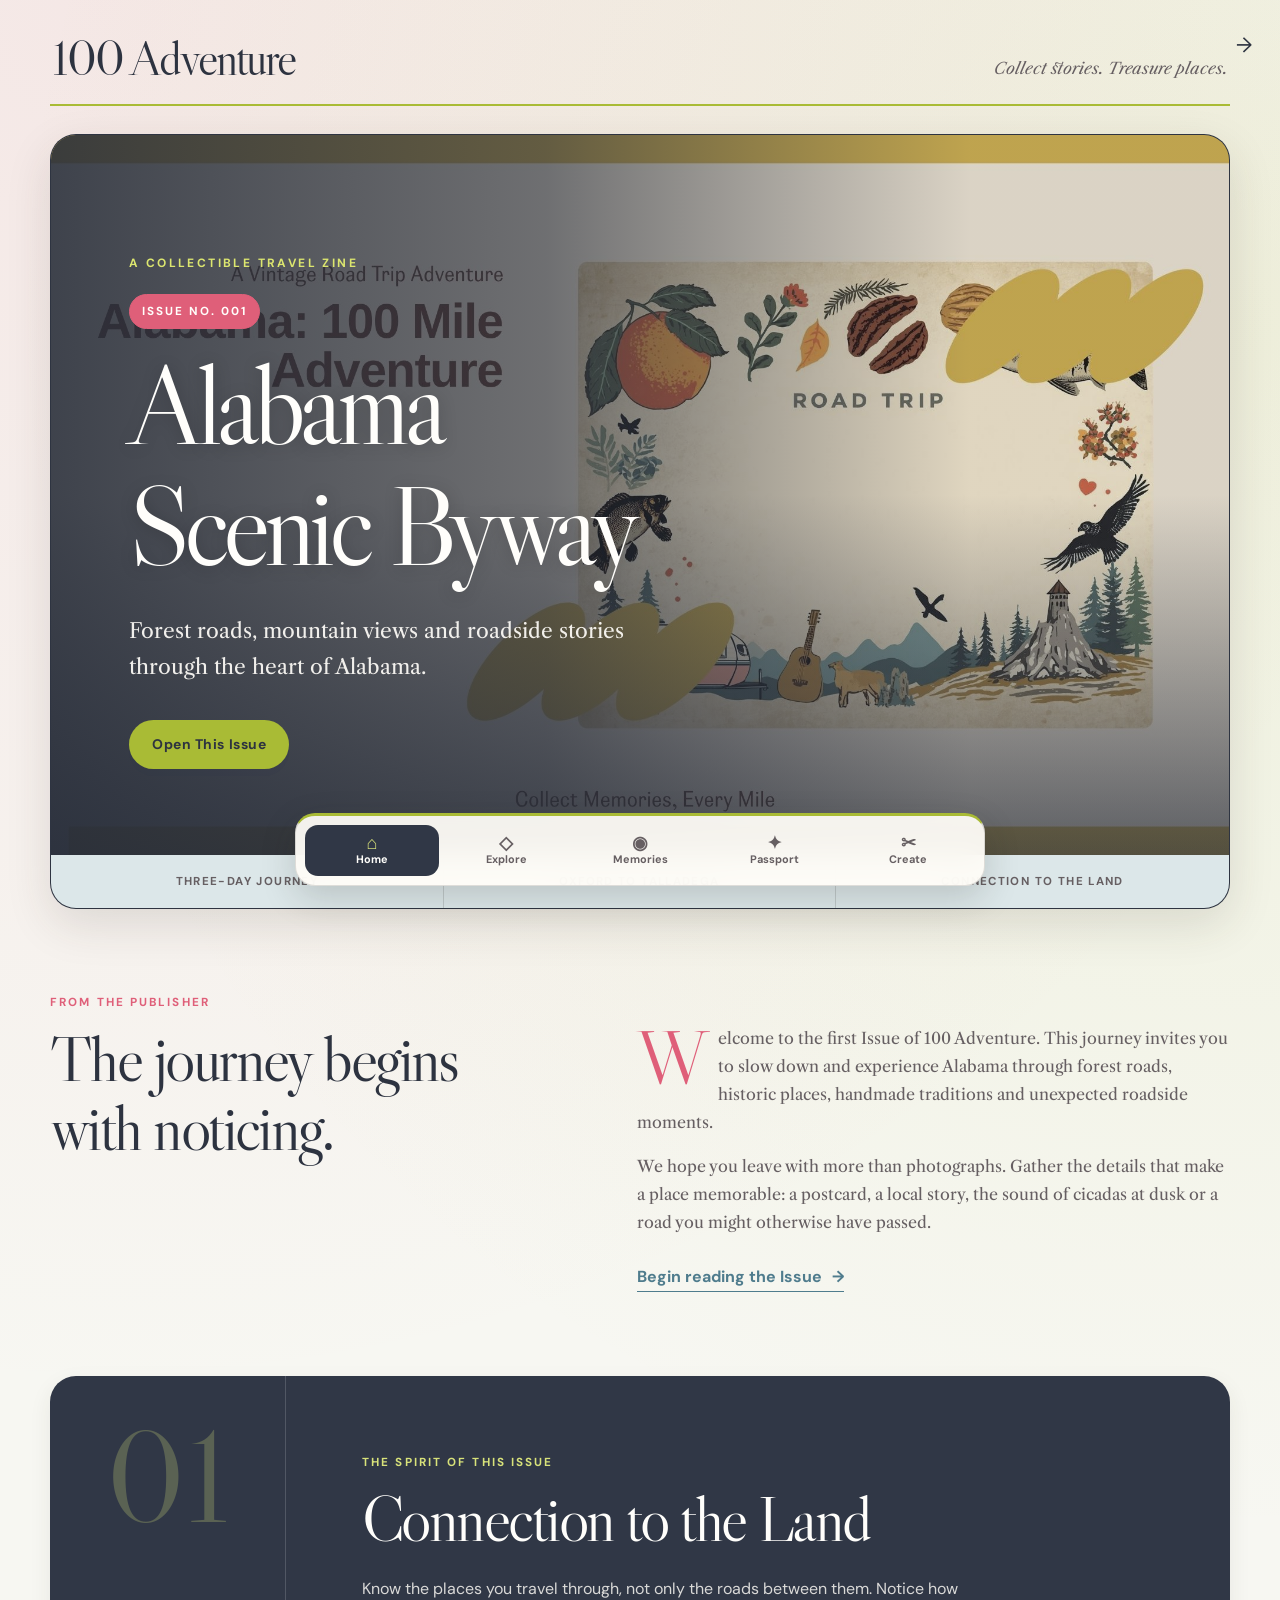
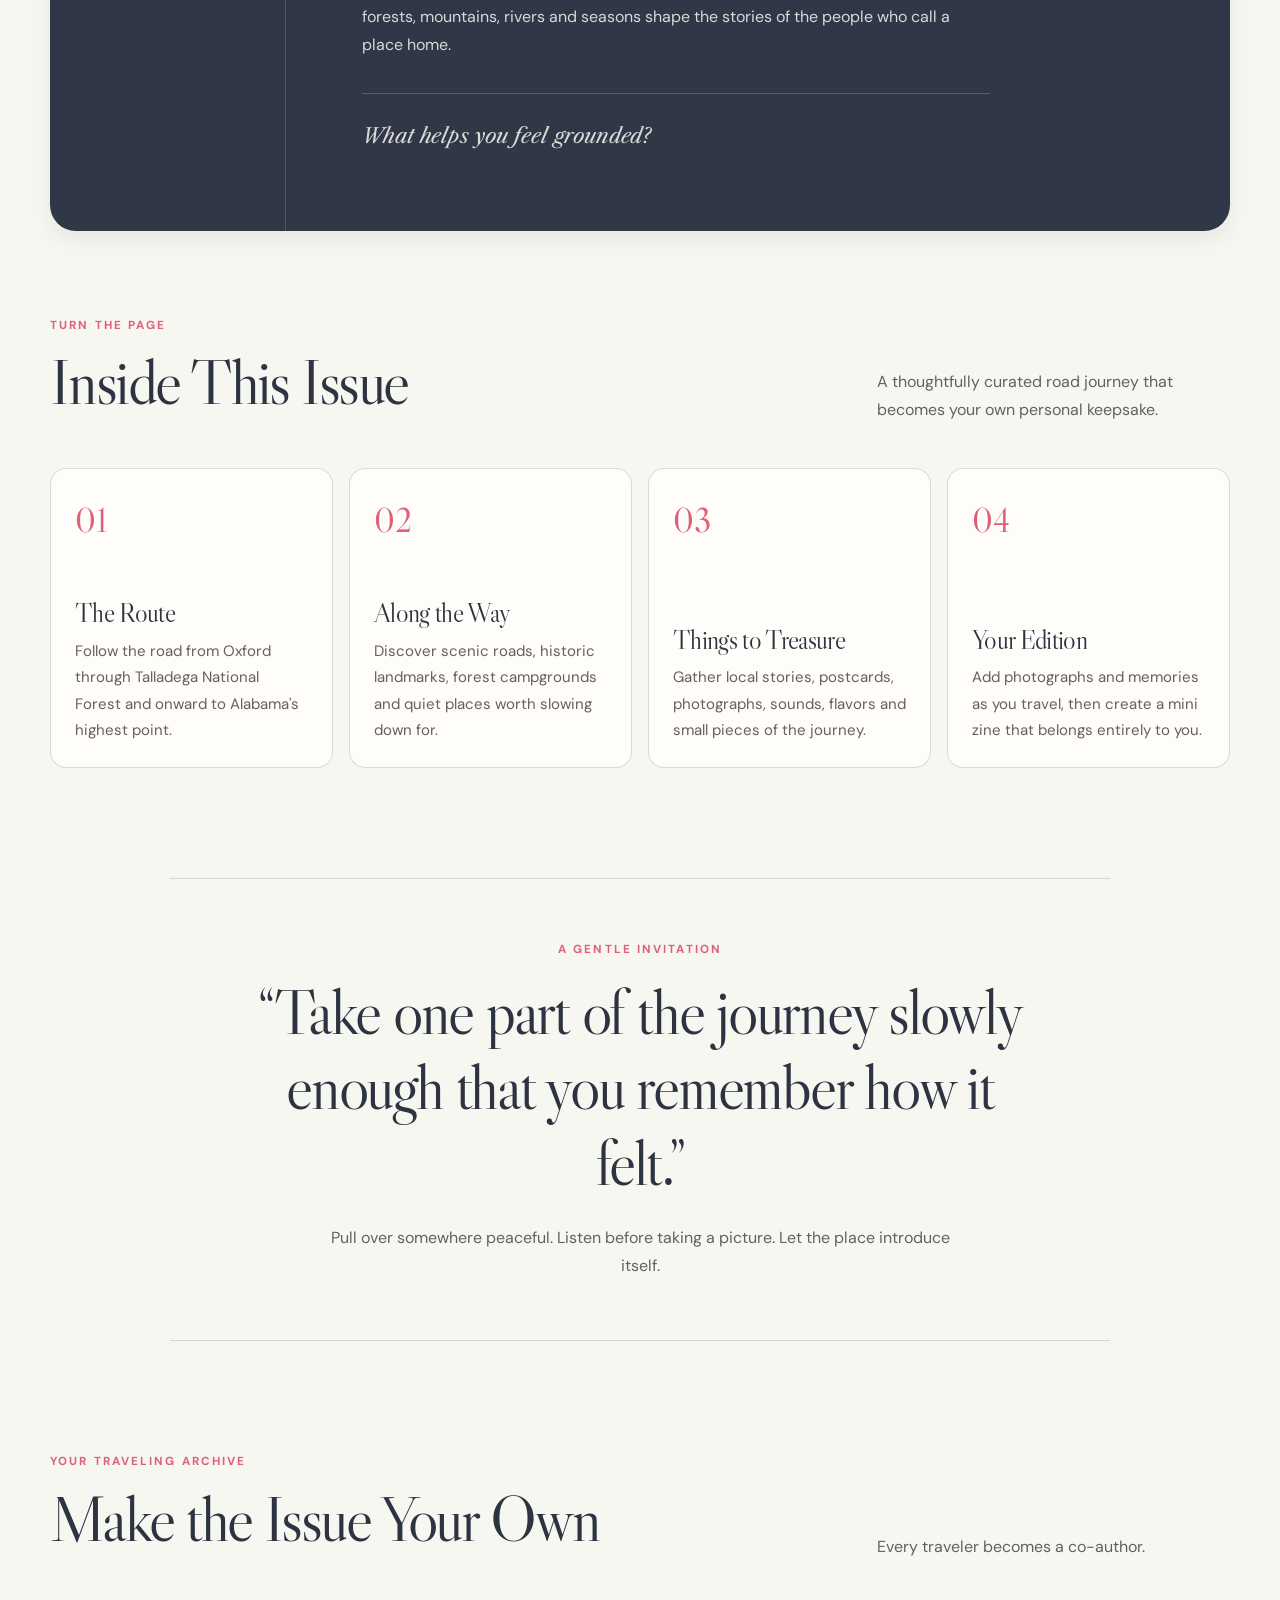
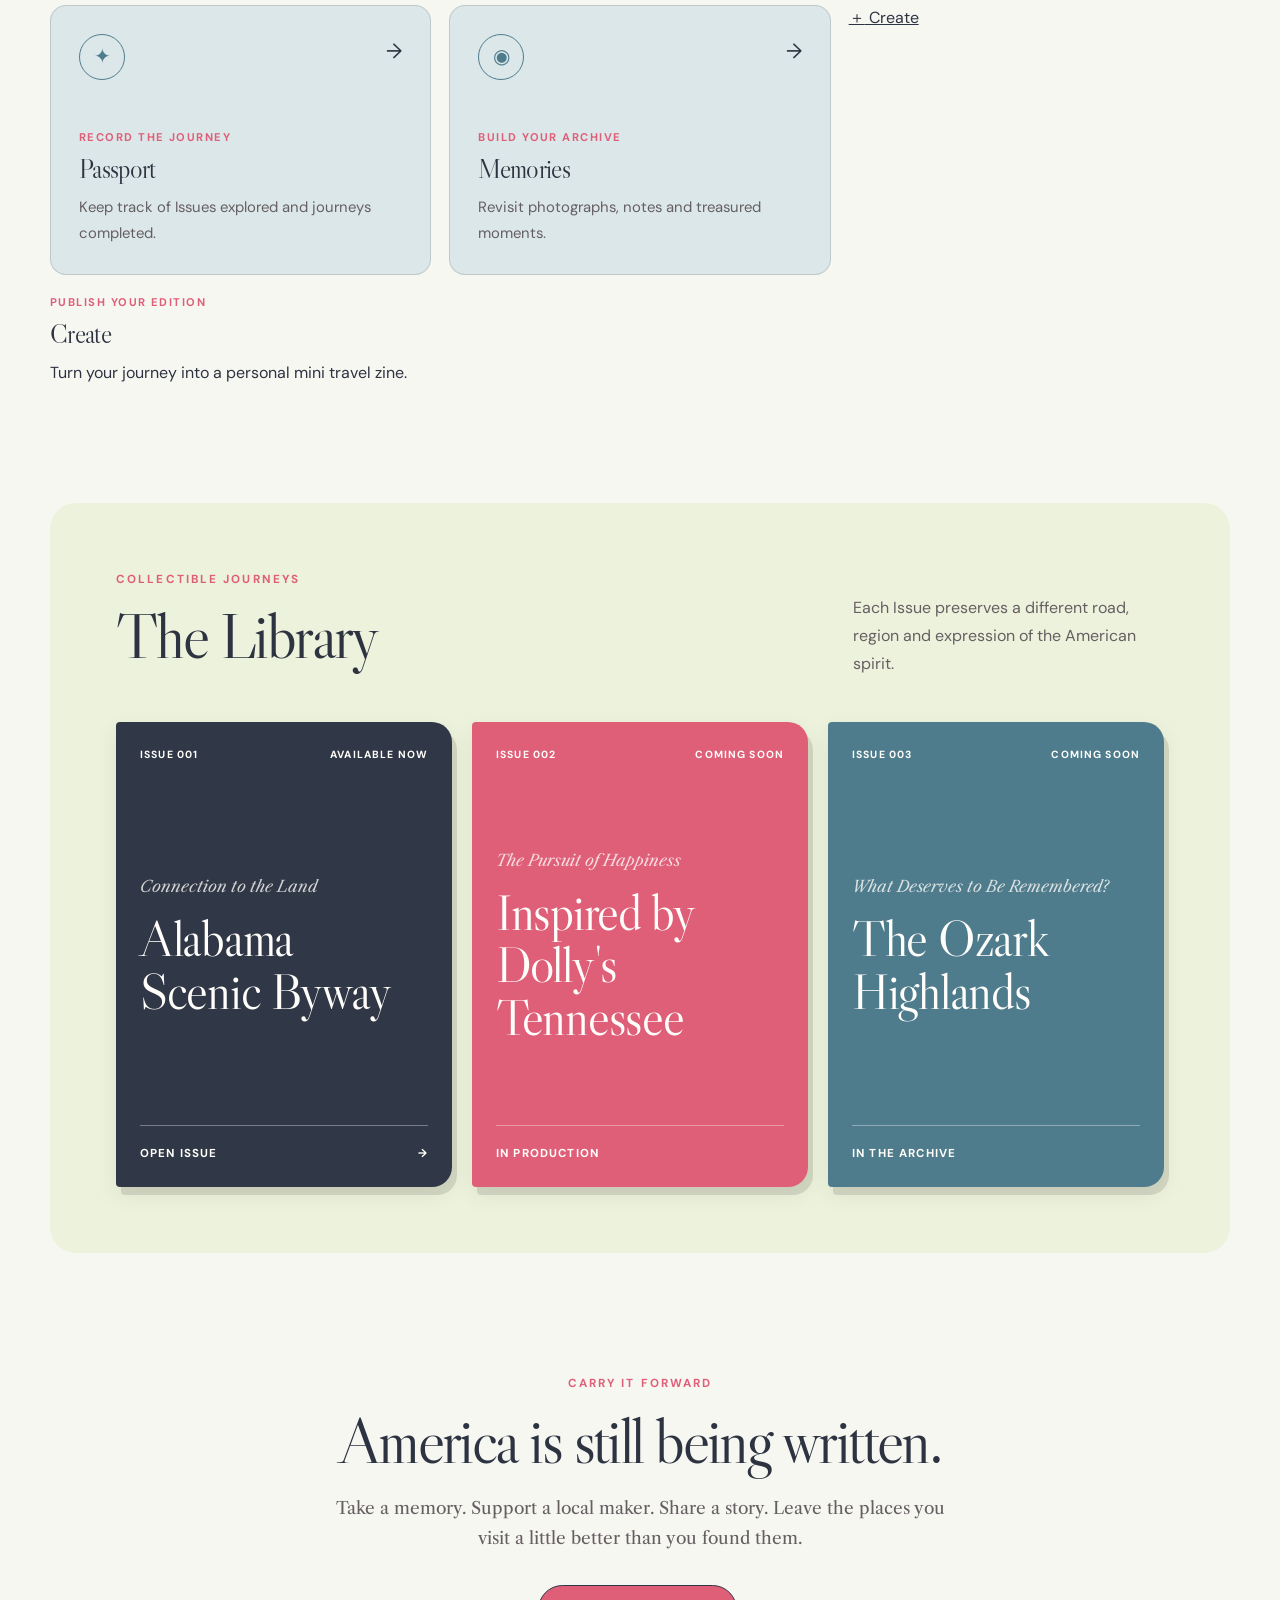
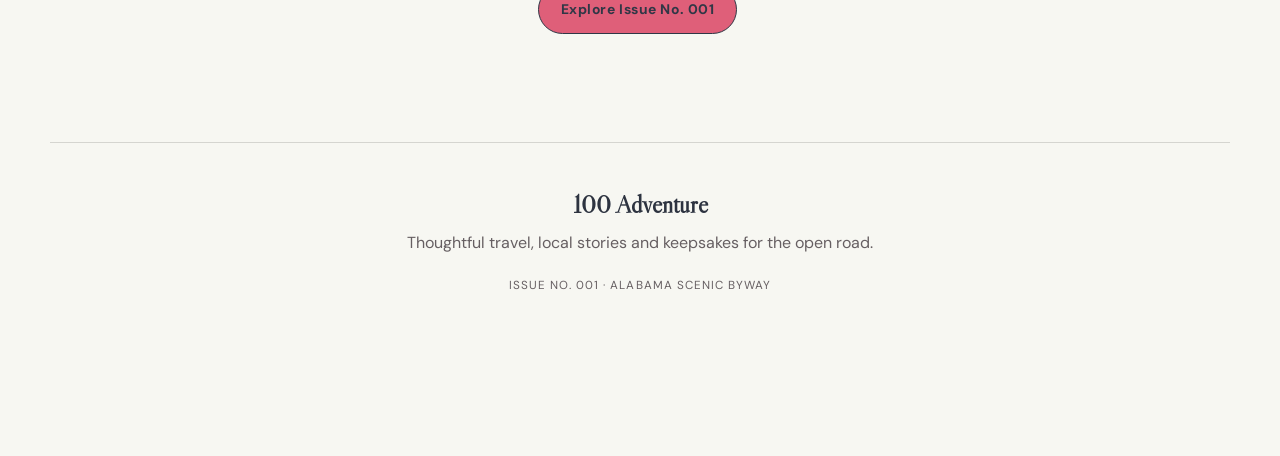
==== index.html @ d5c61a48 "Update index.html" ====
<!DOCTYPE html>
<html lang="en">

<head>
    <meta charset="UTF-8">
    <meta name="viewport" content="width=device-width, initial-scale=1.0">

    <meta
        name="description"
        content="100 Adventure is a collection of thoughtful American road trips, local stories, and personal travel zines."
    >

    <title>100 Adventure | Issue No. 001</title>

    <link rel="stylesheet" href="style.css">
</head>

<body class="home-page">

    <main class="site-shell">

        <!-- PUBLICATION HEADER -->

        <header class="publication-header">

            <a class="wordmark" href="index.html">
                100 Adventure
            </a>

            <p class="publication-tagline">
                Collect stories. Treasure places.
            </p>

        </header>


        <!-- ISSUE COVER -->

        <section class="issue-cover">

            <div class="issue-cover__image">

                <img
                    src="images/alabama-cover.jpg"
                    alt="Scenic Alabama landscape featured in Issue No. 001"
                >

                <div class="issue-cover__overlay"></div>

                <div class="issue-cover__content">

                    <p class="cover-kicker">
                        A collectible travel zine
                    </p>

                    <div class="issue-number">
                        Issue No. 001
                    </div>

                    <h1>
                        Alabama<br>
                        Scenic Byway
                    </h1>

                    <p class="cover-subtitle">
                        Forest roads, mountain views and roadside stories
                        through the heart of Alabama.
                    </p>

                    <a class="button button--gold" href="adventure.html">
                        Open This Issue
                    </a>

                </div>

            </div>

            <div class="cover-footer">

                <span>Three-Day Journey</span>
                <span>Oxford to Talladega</span>
                <span>Connection to the Land</span>

            </div>

        </section>


        <!-- PUBLISHER'S NOTE -->

        <section class="editorial-section publishers-note">

            <div class="section-marker">
                From the Publisher
            </div>

            <div class="editorial-grid">

                <h2>
                    The journey begins with noticing.
                </h2>

                <div class="editorial-copy">

                    <p class="drop-cap">
                        Welcome to the first Issue of 100 Adventure.
                        This journey invites you to slow down and experience
                        Alabama through forest roads, historic places,
                        handmade traditions and unexpected roadside moments.
                    </p>

                    <p>
                        We hope you leave with more than photographs. Gather
                        the details that make a place memorable: a postcard,
                        a local story, the sound of cicadas at dusk or a road
                        you might otherwise have passed.
                    </p>

                    <a class="text-link" href="adventure.html">
                        Begin reading the Issue
                        <span aria-hidden="true">→</span>
                    </a>

                </div>

            </div>

        </section>


        <!-- ISSUE THEME -->

        <section class="theme-panel">

            <div class="theme-panel__number">
                01
            </div>

            <div class="theme-panel__content">

                <p class="section-marker">
                    The Spirit of This Issue
                </p>

                <h2>
                    Connection to the Land
                </h2>

                <p>
                    Know the places you travel through, not only the roads
                    between them. Notice how forests, mountains, rivers and
                    seasons shape the stories of the people who call a place
                    home.
                </p>

                <p class="issue-question">
                    What helps you feel grounded?
                </p>

            </div>

        </section>


        <!-- INSIDE THIS ISSUE -->

        <section class="editorial-section">

            <div class="section-heading">

                <div>
                    <p class="section-marker">
                        Turn the Page
                    </p>

                    <h2>
                        Inside This Issue
                    </h2>
                </div>

                <p>
                    A thoughtfully curated road journey that becomes
                    your own personal keepsake.
                </p>

            </div>


            <div class="contents-grid">

                <article class="contents-card">

                    <span class="contents-number">01</span>

                    <h3>
                        The Route
                    </h3>

                    <p>
                        Follow the road from Oxford through Talladega National
                        Forest and onward to Alabama's highest point.
                    </p>

                </article>


                <article class="contents-card">

                    <span class="contents-number">02</span>

                    <h3>
                        Along the Way
                    </h3>

                    <p>
                        Discover scenic roads, historic landmarks, forest
                        campgrounds and quiet places worth slowing down for.
                    </p>

                </article>


                <article class="contents-card">

                    <span class="contents-number">03</span>

                    <h3>
                        Things to Treasure
                    </h3>

                    <p>
                        Gather local stories, postcards, photographs,
                        sounds, flavors and small pieces of the journey.
                    </p>

                </article>


                <article class="contents-card">

                    <span class="contents-number">04</span>

                    <h3>
                        Your Edition
                    </h3>

                    <p>
                        Add photographs and memories as you travel, then
                        create a mini zine that belongs entirely to you.
                    </p>

                </article>

            </div>

        </section>


        <!-- SLOW DOWN -->

        <section class="slow-down">

            <p class="section-marker">
                A Gentle Invitation
            </p>

            <blockquote>
                “Take one part of the journey slowly enough
                that you remember how it felt.”
            </blockquote>

            <p>
                Pull over somewhere peaceful. Listen before taking a picture.
                Let the place introduce itself.
            </p>

        </section>


        <!-- MY JOURNEY -->

        <section class="editorial-section">

            <div class="section-heading">

                <div>
                    <p class="section-marker">
                        Your Traveling Archive
                    </p>

                    <h2>
                        Make the Issue Your Own
                    </h2>
                </div>

                <p>
                    Every traveler becomes a co-author.
                </p>

            </div>


            <div class="journey-grid">

                <a class="journey-card" href="passport.html">

                    <span class="journey-icon" aria-hidden="true">
                        ✦
                    </span>

                    <div>
                        <p class="journey-label">
                            Record the Journey
                        </p>

                        <h3>
                            Passport
                        </h3>

                        <p>
                            Keep track of Issues explored and journeys completed.
                        </p>
                    </div>

                    <span class="journey-arrow" aria-hidden="true">
                        →
                    </span>

                </a>


                <a class="journey-card" href="memories.html">

                    <span class="journey-icon" aria-hidden="true">
                        ◉
                    </span>

                    <div>
                        <p class="journey-label">
                            Build Your Archive
                        </p>

                        <h3>
                            Memories
                        </h3>

                        <p>
                            Revisit photographs, notes and treasured moments.
                        </p>
                    </div>

                    <span class="journey-arrow" aria-hidden="true">
                        →
                    </span>

                </a>


                <a href="create.html">
    <span aria-hidden="true">＋</span>
    Create
</a>

                    <div>
                        <p class="journey-label">
                            Publish Your Edition
                        </p>

                        <h3>
                            Create
                        </h3>

                        <p>
                            Turn your journey into a personal mini travel zine.
                        </p>
                    </div>

                    <span class="journey-arrow" aria-hidden="true">
                        →
                    </span>

                </a>

            </div>

        </section>


        <!-- THE LIBRARY -->

        <section class="library-section">

            <div class="section-heading">

                <div>
                    <p class="section-marker">
                        Collectible Journeys
                    </p>

                    <h2>
                        The Library
                    </h2>
                </div>

                <p>
                    Each Issue preserves a different road, region and
                    expression of the American spirit.
                </p>

            </div>


            <div class="library-grid">

                <a class="issue-card issue-card--alabama" href="adventure.html">

                    <div class="issue-card__top">
                        <span>Issue 001</span>
                        <span>Available Now</span>
                    </div>

                    <div class="issue-card__body">

                        <p>
                            Connection to the Land
                        </p>

                        <h3>
                            Alabama<br>
                            Scenic Byway
                        </h3>

                    </div>

                    <div class="issue-card__footer">
                        Open Issue
                        <span aria-hidden="true">→</span>
                    </div>

                </a>


                <article class="issue-card issue-card--tennessee">

                    <div class="issue-card__top">
                        <span>Issue 002</span>
                        <span>Coming Soon</span>
                    </div>

                    <div class="issue-card__body">

                        <p>
                            The Pursuit of Happiness
                        </p>

                        <h3>
                            Inspired by<br>
                            Dolly's Tennessee
                        </h3>

                    </div>

                    <div class="issue-card__footer">
                        In Production
                    </div>

                </article>


                <article class="issue-card issue-card--ozarks">

                    <div class="issue-card__top">
                        <span>Issue 003</span>
                        <span>Coming Soon</span>
                    </div>

                    <div class="issue-card__body">

                        <p>
                            What Deserves to Be Remembered?
                        </p>

                        <h3>
                            The Ozark<br>
                            Highlands
                        </h3>

                    </div>

                    <div class="issue-card__footer">
                        In the Archive
                    </div>

                </article>

            </div>

        </section>


        <!-- CLOSING MESSAGE -->

        <section class="closing-note">

            <p class="section-marker">
                Carry It Forward
            </p>

            <h2>
                America is still being written.
            </h2>

            <p>
                Take a memory. Support a local maker. Share a story.
                Leave the places you visit a little better than you found them.
            </p>

            <a class="button button--outline" href="adventure.html">
                Explore Issue No. 001
            </a>

        </section>


        <!-- COLOPHON -->

        <footer class="colophon">

            <p>
                <strong>100 Adventure</strong>
            </p>

            <p>
                Thoughtful travel, local stories and keepsakes
                for the open road.
            </p>

            <p class="copyright">
                Issue No. 001 · Alabama Scenic Byway
            </p>

        </footer>

    </main>


    <!-- BOTTOM NAVIGATION -->

    <nav class="nav" aria-label="Main navigation">

        <a class="nav__active" href="index.html">
            <span aria-hidden="true">⌂</span>
            Home
        </a>

        <a href="adventure.html">
            <span aria-hidden="true">◇</span>
            Explore
        </a>

        <a href="memories.html">
            <span aria-hidden="true">◉</span>
            Memories
        </a>

        <a href="passport.html">
            <span aria-hidden="true">✦</span>
            Passport
        </a>

        <a href="create.html">
            <span aria-hidden="true">✂</span>
            Create
        </a>

    </nav>

</body>

</html>
---- style.css ----
/* =========================================================
   100 ADVENTURE
   GLOBAL DESIGN SYSTEM
   ========================================================= */


/* FONT IMPORTS */

@import url(
    "https://fonts.googleapis.com/css2?family=DM+Sans:wght@400;500;600;700&family=Libre+Caslon+Display&family=Libre+Caslon+Text:ital,wght@0,400;0,700;1,400&display=swap"
);


/* =========================================================
   COLOR AND SPACING TOKENS
   ========================================================= */

:root {

    --cotton-cream: #f7f7f2;
    --antique-paper: #e5edf0;
    --linen: #c7d4d9;
    --paper-white: #fffefb;

    --printers-black: #2d3340;
    --walnut: #665f62;
    --muted-ink: #7d777b;

    --forest: #9eaf32;
    --forest-dark: #303746;

    --heritage-blue: #4f7c8d;
    --dusty-sky: #c7dbe1;

    --goldenrod: #a9bb35;
    --goldenrod-dark: #77851f;

    --barn-red: #c95468;
    --vintage-coral: #df6a7f;
    --soft-sage: #d8e27a;

    --lipstick-pink: #df5f79;
    --trailer-lime: #a9bb35;
    --lake-blue: #4f7c8d;
    --mist-blue: #dce7e9;
    --rosy-red: #c95468;

    --border: rgba(41, 39, 36, 0.16);
    --soft-border: rgba(41, 39, 36, 0.1);

    --shadow-small: 0 8px 22px rgba(54, 45, 36, 0.08);
    --shadow-medium: 0 16px 45px rgba(54, 45, 36, 0.13);

    --serif-display: "Libre Caslon Display", Georgia, serif;
    --serif-text: "Libre Caslon Text", Georgia, serif;
    --sans: "DM Sans", Arial, sans-serif;

    --radius-small: 8px;
    --radius-medium: 16px;
    --radius-large: 26px;

    --page-width: 1180px;
}


/* =========================================================
   RESET
   ========================================================= */

* {
    box-sizing: border-box;
}

html {
    scroll-behavior: smooth;
}

body {

    margin: 0;
    padding: 24px;

    font-family: var(--sans);

    background:
        radial-gradient(
            circle at top left,
            rgba(169, 187, 53, 0.10),
            transparent 34%
        ),
        var(--cotton-cream);

    color: var(--printers-black);

    line-height: 1.65;
}

img {
    display: block;
    max-width: 100%;
}

a {
    color: inherit;
}

button,
input,
textarea {
    font: inherit;
}


/* =========================================================
   GLOBAL TYPOGRAPHY
   ========================================================= */

h1,
h2,
h3 {

    font-family: var(--serif-display);

    font-weight: 400;

    line-height: 1.08;

    color: var(--printers-black);
}

h1 {

    margin: 0;

    font-size: clamp(3.2rem, 9vw, 7rem);

    letter-spacing: -0.055em;
}

h2 {

    margin: 8px 0 18px;

    font-size: clamp(2.1rem, 5vw, 4.15rem);

    letter-spacing: -0.04em;
}

h3 {

    margin: 8px 0 10px;

    font-size: 1.65rem;

    letter-spacing: -0.025em;
}

p {
    margin-top: 0;
    line-height: 1.75;
}

strong {
    font-weight: 700;
}


/* =========================================================
   SITE SHELL
   ========================================================= */

.site-shell {

    width: min(100%, var(--page-width));

    margin: 0 auto;

    padding-bottom: 120px;
}


/* =========================================================
   PUBLICATION HEADER
   ========================================================= */

.publication-header {

    display: flex;

    align-items: flex-end;
    justify-content: space-between;

    gap: 30px;

    padding: 10px 2px 22px;

    border-bottom: 1px solid var(--border);

    margin-bottom: 28px;
}

.wordmark {

    font-family: var(--serif-display);

    font-size: clamp(2rem, 4vw, 3rem);

    line-height: 1;

    letter-spacing: -0.045em;

    text-decoration: none;
}

.publication-tagline {

    margin: 0;

    color: var(--walnut);

    font-family: var(--serif-text);
    font-style: italic;

    text-align: right;
}


/* =========================================================
   ISSUE COVER
   ========================================================= */

.issue-cover {

    overflow: hidden;

    background: var(--forest-dark);

    border: 1px solid rgba(41, 39, 36, 0.14);
    border-radius: var(--radius-large);

    box-shadow: var(--shadow-medium);

    margin-bottom: 84px;
}

.issue-cover__image {

    min-height: 720px;

    position: relative;

    display: flex;
    align-items: flex-end;

    overflow: hidden;

    background: var(--forest-dark);
}

.issue-cover__image > img {

    position: absolute;

    inset: 0;

    width: 100%;
    height: 100%;

    object-fit: cover;
    object-position: center;

    filter: saturate(0.88) contrast(0.96);
}

.issue-cover__overlay {

    position: absolute;

    inset: 0;

    background:
        linear-gradient(
            90deg,
            rgba(38, 44, 57, 0.88) 0%,
            rgba(38, 44, 57, 0.64) 42%,
            rgba(38, 44, 57, 0.10) 78%
        ),
        linear-gradient(
            0deg,
            rgba(38, 44, 57, 0.70) 0%,
            transparent 50%
        );
}

.issue-cover__content {

    position: relative;

    z-index: 1;

    width: min(680px, 86%);

    padding: clamp(34px, 7vw, 78px);

    color: var(--paper-white);
}

.issue-cover__content h1 {

    color: var(--paper-white);

    margin: 16px 0 26px;

    text-shadow: 0 2px 18px rgba(0, 0, 0, 0.2);
}

.cover-kicker {

    margin: 0 0 20px;

    font-size: 0.75rem;

    font-weight: 700;

    letter-spacing: 0.2em;

    text-transform: uppercase;

    color: #dce66f;
}

.issue-number {

    display: inline-flex;

    padding: 7px 12px;

    border: 1px solid rgba(255, 253, 248, 0.55);
    border-radius: 999px;

    font-size: 0.73rem;

    font-weight: 700;

    letter-spacing: 0.17em;

    text-transform: uppercase;
}

.cover-subtitle {

    max-width: 520px;

    margin-bottom: 28px;

    font-family: var(--serif-text);

    font-size: clamp(1.04rem, 2vw, 1.3rem);

    line-height: 1.7;

    color: rgba(255, 253, 248, 0.92);
}

.cover-footer {

    display: grid;

    grid-template-columns: repeat(3, 1fr);

    background: var(--antique-paper);

    color: var(--walnut);

    font-size: 0.72rem;

    font-weight: 700;

    letter-spacing: 0.12em;

    text-align: center;
    text-transform: uppercase;
}

.cover-footer span {

    padding: 17px 14px;

    border-right: 1px solid var(--border);
}

.cover-footer span:last-child {
    border-right: 0;
}


/* =========================================================
   LABELS AND SECTION HEADINGS
   ========================================================= */

.section-marker,
.label {

    margin: 0 0 12px;

    color: var(--barn-red);

    font-size: 0.73rem;

    font-weight: 700;

    letter-spacing: 0.18em;

    text-transform: uppercase;
}

.section-heading {

    display: grid;

    grid-template-columns: 1.5fr 0.7fr;

    gap: 70px;

    align-items: end;

    margin-bottom: 34px;
}

.section-heading > p {

    max-width: 390px;

    margin-bottom: 10px;

    color: var(--walnut);
}


/* =========================================================
   EDITORIAL SECTIONS
   ========================================================= */

.editorial-section {
    margin: 84px 0;
}

.editorial-grid {

    display: grid;

    grid-template-columns: minmax(280px, 0.9fr) minmax(320px, 1.1fr);

    gap: clamp(45px, 8vw, 110px);

    align-items: start;
}

.editorial-grid h2 {
    margin-top: 0;
}

.editorial-copy {

    max-width: 620px;

    font-family: var(--serif-text);

    color: var(--walnut);
}

.drop-cap::first-letter {

    float: left;

    margin: 5px 10px 0 0;

    font-family: var(--serif-display);

    font-size: 4.7rem;

    line-height: 0.75;

    color: var(--forest);
}

.text-link {

    display: inline-flex;

    align-items: center;

    gap: 10px;

    margin-top: 12px;

    color: var(--forest-dark);

    font-family: var(--sans);

    font-weight: 700;

    text-decoration: none;

    border-bottom: 1px solid currentColor;
}

.text-link:hover {
    color: var(--barn-red);
}


/* =========================================================
   THEME PANEL
   ========================================================= */

.theme-panel {

    display: grid;

    grid-template-columns: minmax(100px, 0.25fr) minmax(300px, 1fr);

    overflow: hidden;

    background: var(--forest-dark);

    color: var(--paper-white);

    border-radius: var(--radius-large);

    box-shadow: var(--shadow-small);
}

.theme-panel__number {

    display: flex;

    align-items: flex-start;
    justify-content: center;

    padding: 50px 20px;

    border-right: 1px solid rgba(255, 255, 255, 0.16);

    font-family: var(--serif-display);

    font-size: clamp(4.5rem, 10vw, 8rem);

    line-height: 0.8;

    color: rgba(255, 253, 248, 0.16);
}

.theme-panel__content {

    max-width: 780px;

    padding: clamp(42px, 7vw, 76px);
}

.theme-panel h2 {

    color: var(--paper-white);

    margin-bottom: 22px;
}

.theme-panel p {
    color: rgba(255, 253, 248, 0.82);
}

.theme-panel .section-marker {
    color: #dce66f;
}

.issue-question {

    margin: 34px 0 0;

    padding-top: 24px;

    border-top: 1px solid rgba(255, 255, 255, 0.18);

    font-family: var(--serif-text);

    font-size: 1.3rem;

    font-style: italic;
}


/* =========================================================
   CONTENTS
   ========================================================= */

.contents-grid {

    display: grid;

    grid-template-columns: repeat(4, 1fr);

    gap: 16px;
}

.contents-card {

    min-height: 300px;

    display: flex;
    flex-direction: column;

    padding: 24px;

    background: rgba(255, 253, 248, 0.68);

    border: 1px solid var(--border);
    border-radius: var(--radius-medium);

    transition:
        transform 180ms ease,
        box-shadow 180ms ease,
        background 180ms ease;
}

.contents-card:hover {

    transform: translateY(-4px);

    background: var(--paper-white);

    box-shadow: var(--shadow-small);
}

.contents-card p {

    margin-bottom: 0;

    color: var(--walnut);

    font-size: 0.94rem;
}

.contents-number {

    margin-bottom: auto;

    color: var(--barn-red);

    font-family: var(--serif-display);

    font-size: 2.1rem;
}


/* =========================================================
   SLOW DOWN
   ========================================================= */

.slow-down {

    max-width: 940px;

    margin: 110px auto;

    padding: 60px 20px;

    text-align: center;

    border-top: 1px solid var(--border);
    border-bottom: 1px solid var(--border);
}

.slow-down blockquote {

    max-width: 780px;

    margin: 14px auto 24px;

    font-family: var(--serif-display);

    font-size: clamp(2.2rem, 5vw, 4rem);

    line-height: 1.18;

    letter-spacing: -0.035em;
}

.slow-down > p:last-child {

    max-width: 650px;

    margin: 0 auto;

    color: var(--walnut);
}


/* =========================================================
   JOURNEY CARDS
   ========================================================= */

.journey-grid {

    display: grid;

    grid-template-columns: repeat(3, 1fr);

    gap: 18px;
}

.journey-card {

    min-height: 270px;

    display: flex;
    flex-direction: column;

    position: relative;

    padding: 28px;

    background: var(--antique-paper);

    border: 1px solid var(--border);
    border-radius: var(--radius-medium);

    color: inherit;

    text-decoration: none;

    transition:
        transform 180ms ease,
        box-shadow 180ms ease,
        background 180ms ease;
}

.journey-card:hover {

    transform: translateY(-5px);

    background: var(--paper-white);

    box-shadow: var(--shadow-small);
}

.journey-icon {

    width: 46px;
    height: 46px;

    display: grid;
    place-items: center;

    margin-bottom: auto;

    border: 1px solid var(--forest);
    border-radius: 50%;

    color: var(--forest);

    font-size: 1.25rem;
}

.journey-label {

    margin-bottom: 2px;

    color: var(--barn-red);

    font-size: 0.7rem;

    font-weight: 700;

    letter-spacing: 0.13em;

    text-transform: uppercase;
}

.journey-card p:last-child {

    margin-bottom: 0;

    color: var(--walnut);

    font-size: 0.93rem;
}

.journey-arrow {

    position: absolute;

    top: 28px;
    right: 28px;

    font-size: 1.3rem;
}


/* =========================================================
   LIBRARY
   ========================================================= */

.library-section {

    margin: 100px 0;

    padding: clamp(38px, 6vw, 66px);

    background: #dce7e9;

    border-radius: var(--radius-large);
}

.library-grid {

    display: grid;

    grid-template-columns: repeat(3, 1fr);

    gap: 20px;
}

.issue-card {

    min-height: 465px;

    display: flex;
    flex-direction: column;

    overflow: hidden;

    padding: 24px;

    color: var(--paper-white);

    border-radius: 4px 20px 20px 4px;

    text-decoration: none;

    box-shadow:
        5px 8px 0 rgba(41, 39, 36, 0.13),
        var(--shadow-small);

    transition:
        transform 180ms ease,
        box-shadow 180ms ease;
}

a.issue-card:hover {

    transform: translateY(-6px) rotate(-0.5deg);

    box-shadow:
        8px 12px 0 rgba(41, 39, 36, 0.12),
        var(--shadow-medium);
}

.issue-card--alabama {
    background: var(--forest-dark);
}

.issue-card--tennessee {
    background: var(--vintage-coral);
}

.issue-card--ozarks {
    background: var(--heritage-blue);
}

.issue-card__top {

    display: flex;

    justify-content: space-between;

    gap: 14px;

    font-size: 0.65rem;

    font-weight: 700;

    letter-spacing: 0.11em;

    text-transform: uppercase;
}

.issue-card__body {

    margin: auto 0;
}

.issue-card__body p {

    margin-bottom: 12px;

    font-family: var(--serif-text);

    font-style: italic;

    color: rgba(255, 253, 248, 0.78);
}

.issue-card__body h3 {

    margin: 0;

    color: var(--paper-white);

    font-size: clamp(2.4rem, 4vw, 3.65rem);

    line-height: 1.02;
}

.issue-card__footer {

    display: flex;

    justify-content: space-between;

    padding-top: 18px;

    border-top: 1px solid rgba(255, 255, 255, 0.35);

    font-size: 0.72rem;

    font-weight: 700;

    letter-spacing: 0.1em;

    text-transform: uppercase;
}


/* =========================================================
   CLOSING NOTE
   ========================================================= */

.closing-note {

    max-width: 880px;

    margin: 120px auto 100px;

    text-align: center;
}

.closing-note > p:not(.section-marker) {

    max-width: 640px;

    margin: 0 auto 24px;

    color: var(--walnut);

    font-family: var(--serif-text);

    font-size: 1.07rem;
}


/* =========================================================
   COLOPHON
   ========================================================= */

.colophon {

    padding: 38px 10px 14px;

    text-align: center;

    border-top: 1px solid var(--border);

    color: var(--walnut);
}

.colophon p {
    margin: 3px 0;
}

.colophon strong {

    font-family: var(--serif-display);

    font-size: 1.5rem;

    color: var(--printers-black);
}

.copyright {

    margin-top: 18px !important;

    font-size: 0.73rem;

    letter-spacing: 0.09em;

    text-transform: uppercase;
}


/* =========================================================
   BUTTONS
   ========================================================= */

.button {

    display: inline-flex;

    align-items: center;
    justify-content: center;

    min-height: 48px;

    padding: 12px 22px;

    margin: 8px 5px 8px 0;

    background: var(--forest);

    color: var(--paper-white);

    border: 1px solid transparent;
    border-radius: 999px;

    font-size: 0.87rem;

    font-weight: 700;

    letter-spacing: 0.04em;

    text-align: center;
    text-decoration: none;

    cursor: pointer;

    transition:
        transform 150ms ease,
        background 150ms ease,
        color 150ms ease,
        border-color 150ms ease;
}

.button:hover {

    transform: translateY(-2px);

    background: var(--forest-dark);
}

.button--gold {

    background: var(--goldenrod);

    color: #2d3340;
}

.button--gold:hover {
    background: #bdca4c;
}

.button--outline {

    background: transparent;

    color: var(--forest-dark);

    border-color: var(--forest-dark);
}

.button--outline:hover {

    background: var(--forest-dark);

    color: var(--paper-white);
}


/* =========================================================
   SHARED PAGE CARDS
   These preserve the existing Adventure, Memories,
   Passport and Create page layouts.
   ========================================================= */

body:not(.home-page) {

    max-width: 900px;

    margin: 0 auto;

    padding-bottom: 100px;
}

body:not(.home-page) header {

    text-align: center;

    margin: 20px 0 38px;
}

body:not(.home-page) header h1 {

    font-size: clamp(2.8rem, 8vw, 5rem);
}

.subtitle {

    color: var(--walnut);

    font-family: var(--serif-text);

    font-size: 1.05rem;
}

.card {

    padding: 26px;

    margin-bottom: 22px;

    background: rgba(255, 253, 248, 0.82);

    border: 1px solid var(--soft-border);
    border-radius: var(--radius-medium);

    box-shadow: var(--shadow-small);
}

.feature {

    display: inline-block;

    min-width: 130px;

    margin: 8px;
    padding: 18px;

    background: var(--antique-paper);

    border: 1px solid var(--border);
    border-radius: var(--radius-medium);

    text-align: center;
}


/* =========================================================
   ADVENTURE PAGE
   ========================================================= */

.adventure-cover {

    width: 100%;

    max-height: 430px;

    object-fit: cover;

    margin-bottom: 24px;

    border-radius: var(--radius-medium);
}

.adventure {

    padding: 20px;

    margin-bottom: 18px;

    background: rgba(255, 253, 248, 0.8);

    border: 1px solid var(--soft-border);
    border-left: 5px solid var(--forest);
    border-radius: var(--radius-small) var(--radius-medium)
        var(--radius-medium) var(--radius-small);
}

.creation {

    padding: 16px;

    margin-bottom: 11px;

    background: var(--antique-paper);

    border: 1px solid var(--soft-border);
    border-radius: var(--radius-small);
}


/* =========================================================
   TABS
   ========================================================= */

.tabs {

    display: flex;

    gap: 8px;

    overflow-x: auto;

    padding-bottom: 5px;
    margin-bottom: 22px;
}

.tabs button {

    padding: 10px 15px;

    white-space: nowrap;

    background: var(--antique-paper);

    color: var(--printers-black);

    border: 1px solid var(--border);
    border-radius: 999px;

    cursor: pointer;
}

.tabs button:hover,
.tabs button.active {

    background: var(--forest-dark);

    color: var(--paper-white);
}

.tab-content {
    display: none;
}


/* =========================================================
   FORMS
   ========================================================= */

input,
textarea,
.input,
.textarea {

    width: 100%;

    padding: 13px 14px;

    margin-bottom: 13px;

    background: var(--paper-white);

    color: var(--printers-black);

    border: 1px solid var(--linen);
    border-radius: var(--radius-small);

    font-size: 1rem;

    outline: none;

    transition:
        border-color 150ms ease,
        box-shadow 150ms ease;
}

input:focus,
textarea:focus,
.input:focus,
.textarea:focus {

    border-color: var(--heritage-blue);

    box-shadow: 0 0 0 3px rgba(79, 124, 141, 0.18);
}

textarea,
.textarea {

    min-height: 150px;

    resize: vertical;
}

input[type="file"] {
    margin-top: 10px;
}

label {

    line-height: 2;

    font-size: 1rem;
}


/* =========================================================
   PASSPORT
   ========================================================= */

.passport-stamp {

    width: 170px;
    height: 170px;

    display: flex;

    align-items: center;
    justify-content: center;

    margin: 30px auto;

    padding: 18px;

    color: var(--barn-red);

    border: 3px double var(--barn-red);
    border-radius: 50%;

    font-family: var(--serif-text);

    font-weight: 700;

    text-align: center;

    transform: rotate(-4deg);
}


/* =========================================================
   MEMORY PHOTOS
   ========================================================= */

.memory-photo {

    width: 100%;

    max-height: 340px;

    object-fit: cover;

    margin-top: 16px;

    border-radius: var(--radius-medium);
}


/* =========================================================
   NAVIGATION
   ========================================================= */

.nav {

    position: fixed;

    z-index: 100;

    left: 50%;
    bottom: 14px;

    width: min(calc(100% - 28px), 690px);

    display: grid;

    grid-template-columns: repeat(5, 1fr);

    transform: translateX(-50%);

    padding: 9px;

    background: rgba(255, 253, 248, 0.94);

    border: 1px solid rgba(41, 39, 36, 0.14);
    border-radius: 20px;

    box-shadow: 0 12px 35px rgba(41, 39, 36, 0.18);

    backdrop-filter: blur(15px);
}

.nav a {

    display: flex;

    flex-direction: column;

    align-items: center;
    justify-content: center;

    gap: 1px;

    min-height: 51px;

    color: var(--walnut);

    border-radius: 13px;

    font-size: 0.68rem;

    font-weight: 700;

    line-height: 1.2;

    text-align: center;
    text-decoration: none;
}

.nav a span {

    font-size: 1.12rem;

    line-height: 1;
}

.nav a:hover,
.nav a.nav__active {

    background: var(--antique-paper);

    color: var(--forest-dark);
}


/* =========================================================
   ACCESSIBILITY
   ========================================================= */

a:focus-visible,
button:focus-visible,
input:focus-visible,
textarea:focus-visible {

    outline: 3px solid var(--goldenrod);

    outline-offset: 3px;
}


/* =========================================================
   TABLET
   ========================================================= */

@media (max-width: 900px) {

    .issue-cover__image {
        min-height: 650px;
    }

    .contents-grid {
        grid-template-columns: repeat(2, 1fr);
    }

    .journey-grid {
        grid-template-columns: 1fr;
    }

    .journey-card {
        min-height: 220px;
    }

    .library-grid {
        grid-template-columns: 1fr;
    }

    .issue-card {
        min-height: 390px;
    }

    .section-heading {

        grid-template-columns: 1fr;

        gap: 8px;
    }

    .section-heading > p {
        max-width: 620px;
    }

}


/* =========================================================
   MOBILE
   ========================================================= */

@media (max-width: 650px) {

    body {
        padding: 13px;
    }

    .site-shell {
        padding-bottom: 105px;
    }

    .publication-header {

        align-items: flex-start;

        flex-direction: column;

        gap: 9px;

        margin-bottom: 16px;
    }

    .publication-tagline {
        text-align: left;
    }

    .issue-cover {

        margin-bottom: 65px;

        border-radius: 18px;
    }

    .issue-cover__image {

        min-height: 610px;

        align-items: flex-end;
    }

    .issue-cover__image > img {
        object-position: 62% center;
    }

    .issue-cover__overlay {

        background:
            linear-gradient(
                0deg,
                rgba(38, 44, 57, 0.93) 0%,
                rgba(38, 44, 57, 0.62) 65%,
                rgba(38, 44, 57, 0.22) 100%
            );
    }

    .issue-cover__content {

        width: 100%;

        padding: 31px 25px;
    }

    .issue-cover__content h1 {

        margin-top: 12px;

        font-size: clamp(3.55rem, 17vw, 5.4rem);
    }

    .cover-footer {

        grid-template-columns: 1fr;
    }

    .cover-footer span {

        border-right: 0;
        border-bottom: 1px solid var(--border);
    }

    .cover-footer span:last-child {
        border-bottom: 0;
    }

    .editorial-section {
        margin: 66px 0;
    }

    .editorial-grid {

        grid-template-columns: 1fr;

        gap: 20px;
    }

    .theme-panel {
        grid-template-columns: 1fr;
    }

    .theme-panel__number {

        justify-content: flex-start;

        padding: 28px 28px 8px;

        border-right: 0;

        font-size: 5rem;
    }

    .theme-panel__content {
        padding: 20px 28px 38px;
    }

    .contents-grid {
        grid-template-columns: 1fr;
    }

    .contents-card {
        min-height: 230px;
    }

    .slow-down {

        margin: 78px auto;

        padding: 44px 8px;
    }

    .library-section {

        margin: 75px 0;

        padding: 30px 18px;
    }

    .issue-card {
        min-height: 365px;
    }

    .closing-note {
        margin: 85px auto 70px;
    }

    .button {

        width: 100%;

        margin-right: 0;
    }

    .nav {

        bottom: 8px;

        width: calc(100% - 16px);

        padding: 6px;
    }

    .nav a {

        min-height: 48px;

        font-size: 0.59rem;
    }

    .nav a span {
        font-size: 1rem;
    }

    .card {
        padding: 19px;
    }

}


/* =========================================================
   REDUCED MOTION
   ========================================================= */

@media (prefers-reduced-motion: reduce) {

    *,
    *::before,
    *::after {

        scroll-behavior: auto !important;

        transition-duration: 0.01ms !important;
        animation-duration: 0.01ms !important;
        animation-iteration-count: 1 !important;
    }

}

/* =========================================================
   MY EDITION — MEMORIES
   ========================================================= */

.memories-page,
.memory-form-page {

    max-width: none !important;

    margin: 0;

    padding: 24px;

    background:
        linear-gradient(
            rgba(255, 253, 248, 0.95),
            rgba(255, 253, 248, 0.95)
        ),
        repeating-linear-gradient(
            0deg,
            transparent 0,
            transparent 31px,
            rgba(88, 76, 60, 0.045) 32px
        );

}


.memories-shell,
.memory-form-shell {

    width: min(100%, var(--page-width));

    margin: 0 auto;

    padding-bottom: 120px;

}


/* EDITION HEADER */

.edition-header,
.memory-form-header {

    overflow: hidden;

    margin-bottom: 85px;

    background: var(--heritage-blue);

    color: var(--paper-white);

    border-radius: var(--radius-large);

    box-shadow: var(--shadow-medium);

}


.edition-header__top,
.memory-form-header__top {

    display: flex;

    justify-content: space-between;
    align-items: center;

    padding: 20px 30px;

    border-bottom:
        1px solid rgba(255, 255, 255, 0.18);

    font-size: 0.68rem;

    font-weight: 700;

    letter-spacing: 0.13em;

    text-transform: uppercase;

}


.edition-wordmark {

    color: var(--paper-white);

    font-family: var(--serif-display);

    font-size: 1.8rem;

    font-weight: 400;

    letter-spacing: -0.04em;

    text-decoration: none;

    text-transform: none;

}


.edition-header__content,
.memory-form-header__content {

    max-width: 850px;

    padding:
        clamp(55px, 9vw, 105px)
        clamp(30px, 8vw, 90px);

}


.edition-header__content .section-marker,
.memory-form-header__content .section-marker {

    color: #dce66f;

}


.edition-header h1,
.memory-form-header h1 {

    margin: 12px 0 24px;

    color: var(--paper-white);

    font-size:
        clamp(4.3rem, 11vw, 8.5rem);

}


.edition-introduction,
.memory-form-header__content > p:last-child {

    max-width: 620px;

    color:
        rgba(255, 253, 248, 0.8);

    font-family: var(--serif-text);

    font-size: 1.08rem;

}


.edition-create-button {

    margin-top: 32px;

}


.edition-header__record {

    display: grid;

    grid-template-columns:
        0.75fr 1fr 1.1fr;

    gap: 1px;

    background:
        rgba(255, 255, 255, 0.18);

    border-top:
        1px solid rgba(255, 255, 255, 0.18);

}


.edition-header__record > div {

    min-height: 105px;

    padding: 24px 28px;

    background:
        rgba(255, 255, 255, 0.045);

}


.edition-header__record strong {

    display: block;

    margin-top: 8px;

    color: var(--paper-white);

    font-family: var(--serif-text);

    font-weight: 400;

}


/* ARCHIVE HEADING */

.edition-archive-heading {

    display: flex;

    justify-content: space-between;
    align-items: flex-end;

    gap: 40px;

    margin-bottom: 45px;

}


.edition-archive-heading > div:first-child > p:last-child {

    color: var(--walnut);

    font-family: var(--serif-text);

    font-style: italic;

}


.edition-count {

    min-width: 160px;

    padding-left: 25px;

    border-left: 1px solid var(--border);

}


.edition-count strong {

    display: block;

    color: var(--barn-red);

    font-family: var(--serif-display);

    font-size: 3.8rem;

    font-weight: 400;

    line-height: 1;

}


.edition-count span {

    color: var(--walnut);

    font-size: 0.65rem;

    font-weight: 700;

    letter-spacing: 0.1em;

    text-transform: uppercase;

}


/* MEMORY ARCHIVE */

.edition-memory-list {

    display: grid;

    gap: 55px;

}


.edition-memory {

    display: grid;

    grid-template-columns:
        70px minmax(280px, 0.75fr) 1fr;

    gap: clamp(25px, 5vw, 60px);

    align-items: start;

    padding:
        clamp(28px, 5vw, 55px);

    background: var(--paper-white);

    border: 1px solid var(--border);
    border-radius: var(--radius-large);

    box-shadow: var(--shadow-small);

}


.edition-memory__number {

    color: var(--barn-red);

    font-family: var(--serif-display);

    font-size: 3rem;

    line-height: 1;

}


.edition-memory__visual {

    overflow: hidden;

    background: var(--antique-paper);

    border-radius: var(--radius-medium);

}


.edition-memory__image {

    display: block;

    width: 100%;
    height: 100%;

    min-height: 390px;

    object-fit: cover;

}


.edition-memory__placeholder {

    min-height: 390px;

    display: flex;

    flex-direction: column;

    justify-content: center;
    align-items: center;

    color: var(--walnut);

    border: 1px dashed var(--border);

    text-align: center;

}


.edition-memory__placeholder span {

    font-family: var(--serif-display);

    font-size: 5rem;

    line-height: 1;

}


.edition-memory__placeholder strong {

    margin-top: 8px;

    font-size: 0.68rem;

    letter-spacing: 0.14em;

    text-transform: uppercase;

}


.edition-memory__metadata {

    display: flex;

    flex-wrap: wrap;

    gap: 8px;

    margin-bottom: 30px;

}


.edition-memory__metadata span {

    padding: 7px 10px;

    background: var(--antique-paper);

    color: var(--walnut);

    border-radius: 999px;

    font-size: 0.62rem;

    font-weight: 700;

    letter-spacing: 0.06em;

    text-transform: uppercase;

}


.edition-memory__content h2 {

    margin-bottom: 5px;

    font-size:
        clamp(2.2rem, 5vw, 4.1rem);

}


.edition-memory__adventure {

    margin-bottom: 30px;

    color: var(--walnut);

    font-family: var(--serif-text);

    font-style: italic;

}


.edition-memory__note {

    color: var(--printers-black);

    font-family: var(--serif-text);

    font-size: 1.05rem;

    line-height: 1.8;

    white-space: pre-wrap;

}


.edition-memory__reflection {

    margin: 35px 0;

    padding: 25px 0 25px 25px;

    color: var(--heritage-blue);

    border-left: 3px solid var(--heritage-blue);

    font-family: var(--serif-display);

    font-size:
        clamp(1.5rem, 3vw, 2.25rem);

    line-height: 1.3;

}


.edition-memory__keepsakes {

    margin-top: 35px;

    padding-top: 25px;

    border-top: 1px solid var(--border);

}


.edition-memory__keepsakes > span {

    display: block;

    margin-bottom: 12px;

    color: var(--walnut);

    font-size: 0.65rem;

    font-weight: 700;

    letter-spacing: 0.1em;

    text-transform: uppercase;

}


.edition-memory__keepsake-list {

    display: flex;

    flex-wrap: wrap;

    gap: 9px;

}


.edition-memory__keepsake-list span {

    padding: 8px 12px;

    color: var(--walnut);

    border: 1px solid var(--border);
    border-radius: 999px;

    font-family: var(--serif-text);

    font-size: 0.85rem;

}


.edition-memory__controls {

    margin-top: 35px;

}


.edition-memory__delete {

    padding: 0;

    background: transparent;

    color: var(--walnut);

    border: 0;
    border-bottom: 1px solid currentColor;

    cursor: pointer;

    font-family: inherit;

    font-size: 0.68rem;

    font-weight: 700;

    letter-spacing: 0.08em;

    text-transform: uppercase;

}


.edition-memory__delete:hover {

    color: var(--barn-red);

}


/* EMPTY STATE */

.edition-empty-state {

    display: grid;

    grid-template-columns: 0.4fr 1fr;

    gap: clamp(35px, 8vw, 90px);

    align-items: center;

    min-height: 430px;

    padding:
        clamp(40px, 8vw, 80px);

    background: var(--antique-paper);

    border: 1px solid var(--border);
    border-radius: var(--radius-large);

}


.edition-empty-state__number {

    color:
        rgba(88, 76, 60, 0.16);

    font-family: var(--serif-display);

    font-size:
        clamp(7rem, 17vw, 13rem);

    line-height: 1;

}


.edition-empty-state p:not(.section-marker) {

    max-width: 570px;

    color: var(--walnut);

    font-family: var(--serif-text);

}


.edition-empty-state .button {

    margin-top: 22px;

}


/* CLOSING */

.edition-closing {

    max-width: 950px;

    margin: 120px auto;

    padding: 85px 20px;

    text-align: center;

    border-top: 1px solid var(--border);
    border-bottom: 1px solid var(--border);

}


.edition-closing blockquote {

    margin: 25px auto;

    font-family: var(--serif-display);

    font-size:
        clamp(2.4rem, 6vw, 4.8rem);

    line-height: 1.15;

}


.edition-closing > p:not(.section-marker) {

    max-width: 660px;

    margin: 0 auto 30px;

    color: var(--walnut);

    font-family: var(--serif-text);

}


/* =========================================================
   FIELD NOTE FORM
   ========================================================= */

.memory-form-header {

    background: var(--forest-dark);

}


.field-note-form {

    display: grid;

    gap: 24px;

}


.field-note-section {

    padding:
        clamp(30px, 6vw, 65px);

    background: var(--paper-white);

    border: 1px solid var(--border);
    border-radius: var(--radius-large);

    box-shadow: var(--shadow-small);

}


.field-note-section__heading {

    display: grid;

    grid-template-columns: 85px 1fr;

    gap: 30px;

    align-items: start;

    margin-bottom: 40px;

}


.field-note-section__heading > span {

    color: var(--barn-red);

    font-family: var(--serif-display);

    font-size: 3.3rem;

    line-height: 1;

}


.field-note-grid {

    display: grid;

    grid-template-columns:
        repeat(3, 1fr);

    gap: 18px;

}


.field-note-field {

    display: block;

    margin-bottom: 22px;

}


.field-note-field > span {

    display: block;

    margin-bottom: 9px;

    color: var(--walnut);

    font-size: 0.67rem;

    font-weight: 700;

    letter-spacing: 0.09em;

    text-transform: uppercase;

}


.field-note-form .input,
.field-note-form .textarea {

    width: 100%;

    box-sizing: border-box;

    background: var(--antique-paper);

    border: 1px solid var(--border);

}


.field-note-form select.input {

    appearance: auto;

}


.field-note-textarea {

    min-height: 190px;

    resize: vertical;

    line-height: 1.7;

}


/* PHOTO UPLOAD */

.photo-upload {

    min-height: 260px;

    display: flex;

    flex-direction: column;

    justify-content: center;
    align-items: center;

    padding: 35px;

    background: var(--antique-paper);

    border: 2px dashed var(--border);
    border-radius: var(--radius-medium);

    cursor: pointer;

    text-align: center;

}


.photo-upload input {

    position: absolute;

    width: 1px;
    height: 1px;

    overflow: hidden;

    opacity: 0;

}


.photo-upload__symbol {

    display: grid;

    place-items: center;

    width: 62px;
    height: 62px;

    margin-bottom: 16px;

    color: var(--paper-white);

    background: var(--heritage-blue);

    border-radius: 50%;

    font-family: var(--serif-display);

    font-size: 2.3rem;

}


.photo-upload strong {

    font-family: var(--serif-text);

    font-size: 1.15rem;

}


.photo-upload small {

    max-width: 390px;

    margin-top: 8px;

    color: var(--walnut);

}


.photo-preview-frame {

    margin-top: 25px;

    padding: 15px;

    background: var(--antique-paper);

    border: 1px solid var(--border);
    border-radius: var(--radius-medium);

}


.photo-preview-frame img {

    display: block;

    width: 100%;

    max-height: 650px;

    object-fit: contain;

    border-radius: calc(
        var(--radius-medium) - 5px
    );

}


.photo-preview-remove {

    display: block;

    margin: 14px auto 0;

    padding: 0;

    background: transparent;

    color: var(--walnut);

    border: 0;
    border-bottom: 1px solid currentColor;

    cursor: pointer;

    font-family: inherit;

    font-size: 0.67rem;

    font-weight: 700;

    letter-spacing: 0.08em;

    text-transform: uppercase;

}


/* KEEPSAKES */

.keepsake-options {

    display: grid;

    grid-template-columns:
        repeat(3, 1fr);

    gap: 12px;

}


.keepsake-options label {

    position: relative;

    cursor: pointer;

}


.keepsake-options input {

    position: absolute;

    opacity: 0;

    pointer-events: none;

}


.keepsake-options span {

    min-height: 76px;

    display: flex;

    justify-content: center;
    align-items: center;

    padding: 15px;

    background: var(--antique-paper);

    color: var(--walnut);

    border: 1px solid var(--border);
    border-radius: var(--radius-medium);

    font-family: var(--serif-text);

    text-align: center;

    transition:
        background 180ms ease,
        color 180ms ease,
        border-color 180ms ease;

}


.keepsake-options input:checked + span {

    background: var(--forest);

    color: var(--paper-white);

    border-color: var(--forest);

}


/* REFLECTION */

.field-note-reflection {

    background: var(--antique-paper);

}


.field-note-reflection blockquote {

    max-width: 850px;

    margin: 10px auto 50px;

    font-family: var(--serif-display);

    font-size:
        clamp(2.1rem, 5vw, 4.2rem);

    line-height: 1.18;

    text-align: center;

}


/* SAVE */

.field-note-save {

    display: flex;

    justify-content: space-between;
    align-items: center;

    gap: 35px;

    margin: 25px 0 90px;

    padding:
        clamp(35px, 6vw, 60px);

    background: var(--heritage-blue);

    color: var(--paper-white);

    border-radius: var(--radius-large);

}


.field-note-save .section-marker {

    color: #dce66f;

}


.field-note-save h2 {

    color: var(--paper-white);

}


.field-note-save .button {

    flex-shrink: 0;

}


#formMessage {

    margin: 10px 0 0;

    color:
        rgba(255, 255, 255, 0.78);

}


.form-message--error {

    color: #ffe0d6 !important;

}


/* TABLET */

@media (max-width: 950px) {

    .edition-header__record {

        grid-template-columns: 1fr;

    }

    .edition-header__record > div {

        min-height: auto;

    }

    .edition-memory {

        grid-template-columns:
            55px 0.8fr 1fr;

        gap: 25px;

    }

    .field-note-grid {

        grid-template-columns: 1fr;

    }

}


/* MOBILE */

@media (max-width: 700px) {

    .memories-page,
    .memory-form-page {

        padding: 13px;

    }

    .edition-header__top,
    .memory-form-header__top {

        align-items: flex-start;

        flex-direction: column;

        gap: 7px;

    }

    .edition-header__content,
    .memory-form-header__content {

        padding: 55px 24px;

    }

    .edition-header h1,
    .memory-form-header h1 {

        font-size:
            clamp(3.7rem, 18vw, 5.6rem);

    }

    .edition-archive-heading {

        align-items: flex-start;

        flex-direction: column;

    }

    .edition-count {

        padding-left: 0;

        border-left: 0;

    }

    .edition-memory {

        grid-template-columns: 1fr;

    }

    .edition-memory__image,
    .edition-memory__placeholder {

        min-height: 300px;

    }

    .edition-empty-state {

        grid-template-columns: 1fr;

    }

    .edition-empty-state__number {

        font-size: 7rem;

    }

    .field-note-section__heading {

        grid-template-columns: 1fr;

        gap: 12px;

    }

    .keepsake-options {

        grid-template-columns: 1fr 1fr;

    }

    .field-note-save {

        align-items: flex-start;

        flex-direction: column;

    }

}


@media (max-width: 430px) {

    .keepsake-options {

        grid-template-columns: 1fr;

    }

}


/* =========================================================
   100 ADVENTURE — GLAMPING EDITION V2
   Energetic editorial accents
   ========================================================= */

::selection {
    background: var(--soft-sage);
    color: var(--printers-black);
}

body {
    background:
        radial-gradient(circle at 8% 0%, rgba(223, 95, 121, 0.10), transparent 26%),
        radial-gradient(circle at 96% 6%, rgba(169, 187, 53, 0.12), transparent 24%),
        var(--cotton-cream);
}

.wordmark,
.edition-wordmark {
    text-decoration-color: var(--trailer-lime);
}

.publication-header {
    border-bottom-width: 2px;
    border-bottom-color: var(--trailer-lime);
}

.section-marker,
.label,
.journey-label {
    color: var(--lipstick-pink);
}

.issue-number {
    background: var(--lipstick-pink);
    border-color: var(--lipstick-pink);
    color: var(--paper-white);
}

.button,
.edition-create-button {
    background: var(--lipstick-pink);
    box-shadow: 0 7px 0 rgba(48, 55, 70, 0.14);
}

.button:hover,
.edition-create-button:hover {
    background: var(--rosy-red);
}

.button--gold {
    background: var(--trailer-lime);
    color: var(--printers-black);
}

.button--gold:hover {
    background: #bdca4c;
}

.button--outline {
    color: var(--forest-dark);
    border-color: var(--forest-dark);
    box-shadow: none;
}

.text-link,
.journey-icon {
    color: var(--lake-blue);
    border-color: var(--lake-blue);
}

.drop-cap::first-letter,
.contents-number,
.edition-memory__number,
.edition-count strong,
.field-note-section__heading > span {
    color: var(--lipstick-pink);
}

.theme-panel,
.issue-card--alabama,
.memory-form-header {
    background: var(--forest-dark);
}

.theme-panel .section-marker,
.edition-header__content .section-marker,
.memory-form-header__content .section-marker,
.field-note-save .section-marker {
    color: var(--soft-sage);
}

.theme-panel__number {
    color: rgba(216, 226, 122, 0.25);
}

.cover-footer,
.journey-card,
.creation,
.edition-memory__metadata span,
.photo-upload,
.photo-preview-frame,
.field-note-form .input,
.field-note-form .textarea,
.keepsake-options span {
    background: var(--mist-blue);
}

.contents-card {
    background: rgba(255, 254, 251, 0.82);
}

.contents-card:hover,
.journey-card:hover {
    border-color: rgba(223, 95, 121, 0.36);
}

.library-section,
.field-note-reflection,
.edition-empty-state {
    background: #edf2dc;
}

.issue-card--tennessee {
    background: var(--lipstick-pink);
}

.issue-card--ozarks,
.edition-header,
.field-note-save {
    background: var(--lake-blue);
}

.adventure {
    border-left-color: var(--trailer-lime);
}

.tabs button.active,
.tabs button:hover {
    background: var(--lipstick-pink);
}

.passport-stamp {
    color: var(--lipstick-pink);
    border-color: var(--lipstick-pink);
}

.nav {
    border-top: 3px solid var(--trailer-lime);
}

.nav a:hover,
.nav a.nav__active {
    background: var(--forest-dark);
    color: var(--paper-white);
}

.nav a.nav__active span {
    color: var(--soft-sage);
}

input:focus,
textarea:focus,
.input:focus,
.textarea:focus {
    border-color: var(--lipstick-pink);
    box-shadow: 0 0 0 3px rgba(223, 95, 121, 0.16);
}

.photo-upload__symbol {
    background: var(--lipstick-pink);
}

.keepsake-options input:checked + span {
    background: var(--trailer-lime);
    border-color: var(--trailer-lime);
    color: var(--printers-black);
    font-weight: 700;
}

.edition-memory__reflection {
    color: var(--lake-blue);
    border-left-color: var(--trailer-lime);
}

.edition-memory__keepsake-list span {
    border-color: rgba(223, 95, 121, 0.35);
}

.edition-memory__delete:hover {
    color: var(--lipstick-pink);
}

@media (hover: hover) {
    .issue-card:hover,
    .edition-memory:hover,
    .field-note-section:hover {
        border-color: rgba(169, 187, 53, 0.45);
    }
}

/* =========================================================
   SOUNDSCAPES
   ========================================================= */

.soundscapes-page {

    min-height: 100vh;

    padding: 24px;

    background:
        linear-gradient(
            rgba(255, 254, 251, 0.94),
            rgba(255, 254, 251, 0.94)
        ),
        repeating-linear-gradient(
            0deg,
            transparent 0,
            transparent 31px,
            rgba(79, 124, 141, 0.055) 32px
        );
}


.soundscapes-shell {

    width: min(100%, var(--page-width));

    margin: 0 auto;

    padding-bottom: 130px;
}


.soundscapes-header {

    padding: 28px 0 64px;

    border-bottom: 1px solid var(--border);
}


.soundscapes-header .wordmark {

    display: inline-block;

    margin-bottom: 56px;
}


.soundscapes-header h1 {

    max-width: 760px;

    margin: 8px 0 18px;

    font-family: var(--serif-display);

    font-size: clamp(4.5rem, 12vw, 9rem);

    font-weight: 400;

    line-height: 0.86;

    letter-spacing: -0.055em;
}


.soundscapes-intro {

    max-width: 620px;

    margin: 0;

    color: var(--walnut);

    font-family: var(--serif-text);

    font-size: clamp(
        1.05rem,
        2.2vw,
        1.35rem
    );

    line-height: 1.65;
}


.soundscape-studio,
.soundscape-form-section,
.sound-library {

    margin: 78px 0;
}


.soundscape-studio__heading,
.soundscape-form-heading {

    display: flex;

    align-items: flex-end;
    justify-content: space-between;

    gap: 30px;

    margin-bottom: 28px;
}


.soundscape-studio__heading h2,
.soundscape-form-heading h2,
.sound-library h2 {

    margin: 6px 0 0;

    font-family: var(--serif-display);

    font-size: clamp(
        2.5rem,
        6vw,
        4.7rem
    );

    font-weight: 400;

    line-height: 0.98;
}


.recorder-support {

    max-width: 350px;

    margin: 0;

    color: var(--muted-ink);

    font-size: 0.82rem;

    line-height: 1.5;

    text-align: right;
}


/* RECORDER PANEL */

.recorder-panel {

    overflow: hidden;

    border:
        1px solid
        rgba(45, 51, 64, 0.18);

    border-radius: var(--radius-large);

    background: var(--forest-dark);

    color: var(--paper-white);

    box-shadow: var(--shadow-medium);
}


.recorder-display {

    display: grid;

    grid-template-columns:
        auto
        1fr
        auto;

    align-items: center;

    gap: 14px;

    min-height: 160px;

    padding: 38px 42px;

    border-bottom:
        1px solid
        rgba(255, 255, 255, 0.14);
}


.recording-dot {

    width: 14px;
    height: 14px;

    border:
        2px solid
        var(--paper-white);

    border-radius: 50%;
}


.recording-dot.is-recording {

    border-color: var(--lipstick-pink);

    background: var(--lipstick-pink);

    animation:
        recording-pulse
        1.2s
        ease-in-out
        infinite;
}


@keyframes recording-pulse {

    50% {

        transform: scale(1.38);

        opacity: 0.55;
    }

}


#recordingStatus {

    font-family: var(--serif-text);

    font-size: clamp(
        1.2rem,
        3vw,
        1.9rem
    );
}


#recordingTime {

    font-family: var(--sans);

    font-size: clamp(
        2.3rem,
        7vw,
        5.5rem
    );

    font-weight: 500;

    letter-spacing: -0.06em;
}


.recorder-actions {

    display: flex;

    flex-wrap: wrap;

    gap: 12px;

    padding: 24px 42px;
}


.sound-button {

    min-height: 48px;

    padding: 0 22px;

    border:
        1px solid
        rgba(255, 255, 255, 0.38);

    border-radius: 999px;

    background: transparent;

    color: var(--paper-white);

    font:
        600
        0.78rem/1
        var(--sans);

    letter-spacing: 0.08em;

    text-transform: uppercase;

    cursor: pointer;
}


.sound-button:hover:not(:disabled) {

    background:
        rgba(255, 255, 255, 0.1);
}


.sound-button--record {

    border-color: var(--lipstick-pink);

    background: var(--lipstick-pink);
}


.sound-button--quiet {

    margin-left: auto;

    border-color: transparent;

    color:
        rgba(255, 255, 255, 0.7);
}


.sound-button:disabled {

    cursor: not-allowed;

    opacity: 0.4;
}


.recording-preview {

    padding: 24px 42px 34px;

    background:
        rgba(255, 255, 255, 0.06);
}


.recording-preview .section-marker {

    color: var(--soft-sage);
}


.recording-preview audio,
.sound-card audio {

    width: 100%;

    margin-top: 12px;
}


/* RECORDING FORM */

.soundscape-form-section {

    padding: 44px;

    border:
        1px solid
        var(--border);

    border-radius: var(--radius-large);

    background: var(--mist-blue);
}


.import-audio {

    position: relative;

    flex: 0 0 auto;
}


.import-audio input {

    position: absolute;

    width: 1px;
    height: 1px;

    opacity: 0;
}


.import-audio span {

    display: inline-flex;

    align-items: center;

    min-height: 46px;

    padding: 0 20px;

    border:
        1px solid
        var(--forest-dark);

    border-radius: 999px;

    color: var(--forest-dark);

    font:
        700
        0.72rem/1
        var(--sans);

    letter-spacing: 0.07em;

    text-transform: uppercase;

    cursor: pointer;
}


.import-audio span:hover,
.import-audio input:focus-visible + span {

    background: var(--forest-dark);

    color: var(--paper-white);
}


.soundscape-form {

    display: grid;

    grid-template-columns:
        repeat(
            2,
            minmax(0, 1fr)
        );

    gap: 22px;

    margin-top: 36px;
}


.form-field {

    display: flex;

    flex-direction: column;

    gap: 8px;
}


.form-field--wide {

    grid-column: 1 / -1;
}


.form-field label {

    color: var(--forest-dark);

    font:
        700
        0.72rem/1
        var(--sans);

    letter-spacing: 0.08em;

    text-transform: uppercase;
}


.form-field input,
.form-field select,
.form-field textarea {

    width: 100%;

    min-height: 50px;

    padding: 13px 15px;

    border:
        1px solid
        rgba(45, 51, 64, 0.2);

    border-radius: var(--radius-small);

    background:
        rgba(255, 254, 251, 0.92);

    color: var(--printers-black);

    font:
        1rem/1.45
        var(--sans);
}


.form-field textarea {

    min-height: 126px;

    resize: vertical;
}


.form-actions {

    display: flex;

    align-items: center;
    justify-content: space-between;

    gap: 24px;

    padding-top: 10px;
}


.form-message {

    margin: 0;

    color: var(--lake-blue);

    font:
        600
        0.86rem/1.5
        var(--sans);
}


.form-actions .button {

    margin: 0;
}


.form-actions .button:disabled {

    cursor: not-allowed;

    opacity: 0.45;
}


/* EMPTY LIBRARY */

.sound-library-empty {

    margin-top: 28px;

    padding: 64px 28px;

    border:
        1px dashed
        rgba(45, 51, 64, 0.25);

    border-radius: var(--radius-large);

    text-align: center;
}


.sound-library-empty > span {

    display: block;

    margin-bottom: 18px;

    color: var(--lake-blue);

    font-size: 2rem;
}


.sound-library-empty h3 {

    max-width: 620px;

    margin: 0 auto 10px;

    font-family: var(--serif-display);

    font-size: clamp(
        1.8rem,
        4vw,
        3rem
    );

    font-weight: 400;
}


.sound-library-empty p {

    margin: 0;

    color: var(--muted-ink);
}


/* SOUND CARDS */

.sound-list {

    display: grid;

    grid-template-columns:
        repeat(
            2,
            minmax(0, 1fr)
        );

    gap: 22px;

    margin-top: 28px;
}


.sound-card {

    padding: 26px;

    border:
        1px solid
        var(--border);

    border-radius: var(--radius-medium);

    background: var(--paper-white);

    box-shadow: var(--shadow-small);
}


.sound-card__topline {

    display: flex;

    align-items: center;
    justify-content: space-between;

    gap: 16px;
}


.sound-card h3 {

    margin: 20px 0 7px;

    font-family: var(--serif-display);

    font-size: clamp(
        1.7rem,
        4vw,
        2.65rem
    );

    font-weight: 400;

    line-height: 1;
}


.sound-card__place {

    margin: 0 0 20px;

    color: var(--muted-ink);

    font-size: 0.84rem;
}


.sound-card__delete {

    border: 0;

    background: transparent;

    color: var(--muted-ink);

    font:
        700
        0.68rem/1
        var(--sans);

    letter-spacing: 0.08em;

    text-transform: uppercase;

    cursor: pointer;
}


.sound-card__delete:hover {

    color: var(--lipstick-pink);
}


.sound-card__details,
.sound-card__tags {

    display: flex;

    flex-wrap: wrap;

    gap: 7px;

    margin-top: 18px;
}


.sound-card__details span,
.sound-card__tags span {

    padding: 6px 9px;

    border:
        1px solid
        rgba(79, 124, 141, 0.24);

    border-radius: 999px;

    color: var(--lake-blue);

    font:
        600
        0.68rem/1
        var(--sans);
}


.sound-card__note {

    margin: 20px 0 0;

    padding-left: 16px;

    border-left:
        3px solid
        var(--trailer-lime);

    color: var(--walnut);

    font-family: var(--serif-text);

    font-style: italic;

    line-height: 1.65;
}


/* MOBILE */

@media (max-width: 760px) {

    .soundscapes-page {

        padding: 16px;
    }


    .soundscapes-header {

        padding-top: 18px;
    }


    .soundscapes-header .wordmark {

        margin-bottom: 42px;
    }


    .soundscape-studio__heading,
    .soundscape-form-heading,
    .form-actions {

        align-items: flex-start;

        flex-direction: column;
    }


    .recorder-support {

        text-align: left;
    }


    .recorder-display {

        grid-template-columns:
            auto
            1fr;

        padding: 30px 24px;
    }


    #recordingTime {

        grid-column: 1 / -1;
    }


    .recorder-actions,
    .recording-preview {

        padding-left: 24px;
        padding-right: 24px;
    }


    .soundscape-form-section {

        padding: 28px 20px;
    }


    .soundscape-form,
    .sound-list {

        grid-template-columns: 1fr;
    }


    .form-field--wide {

        grid-column: auto;
    }


    .form-actions .button {

        width: 100%;
    }

}
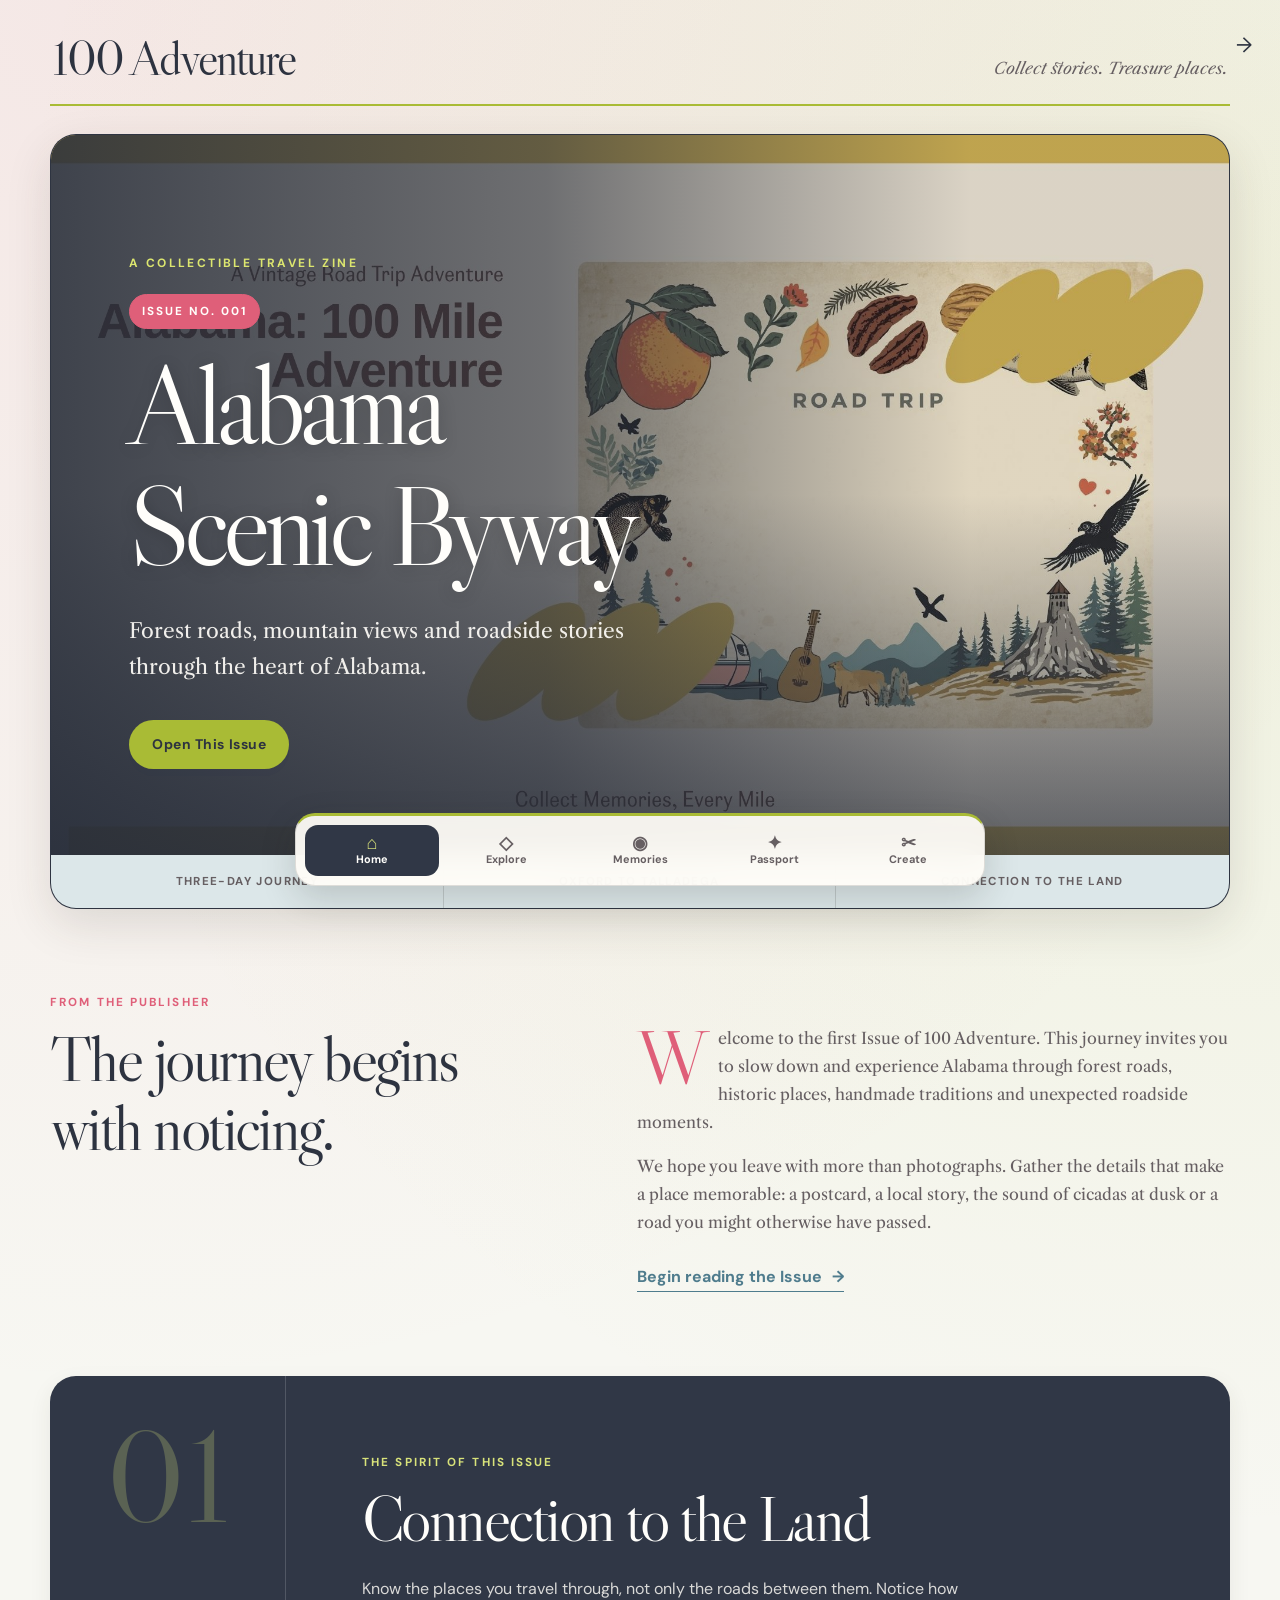
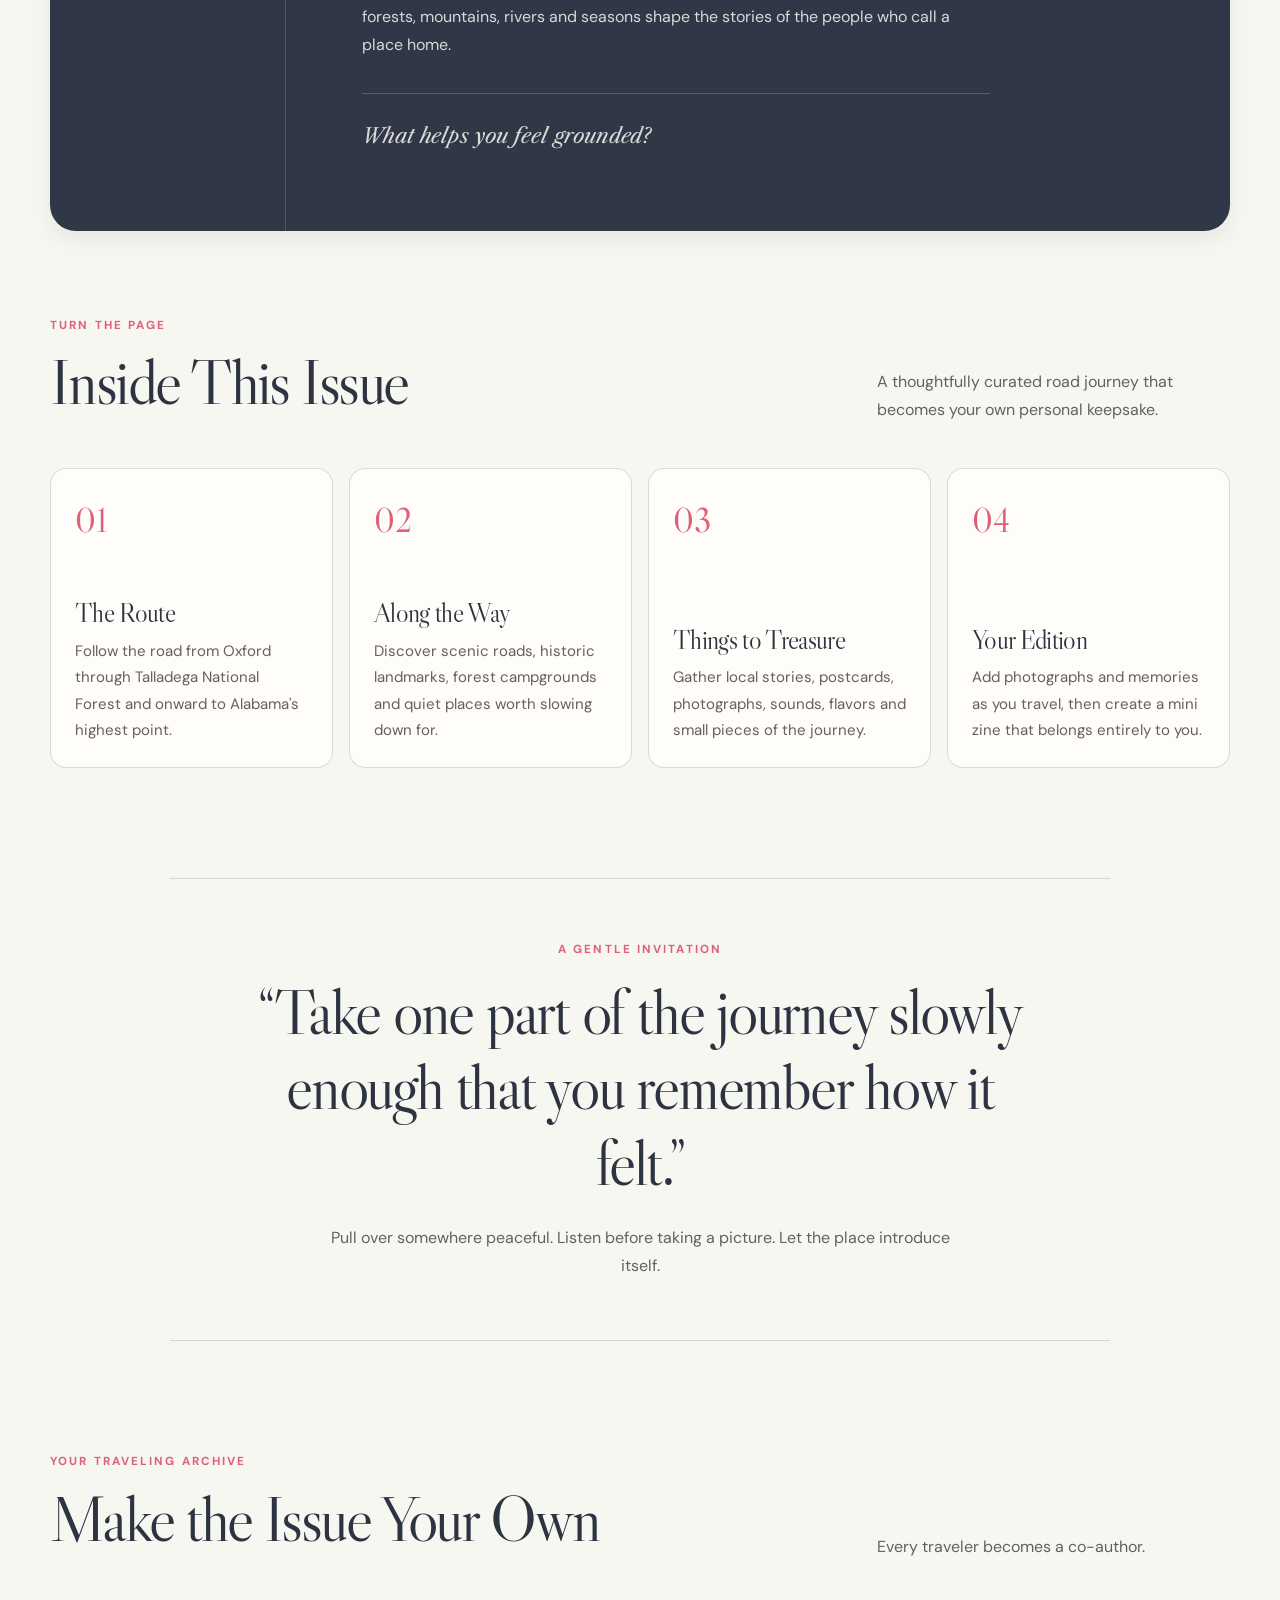
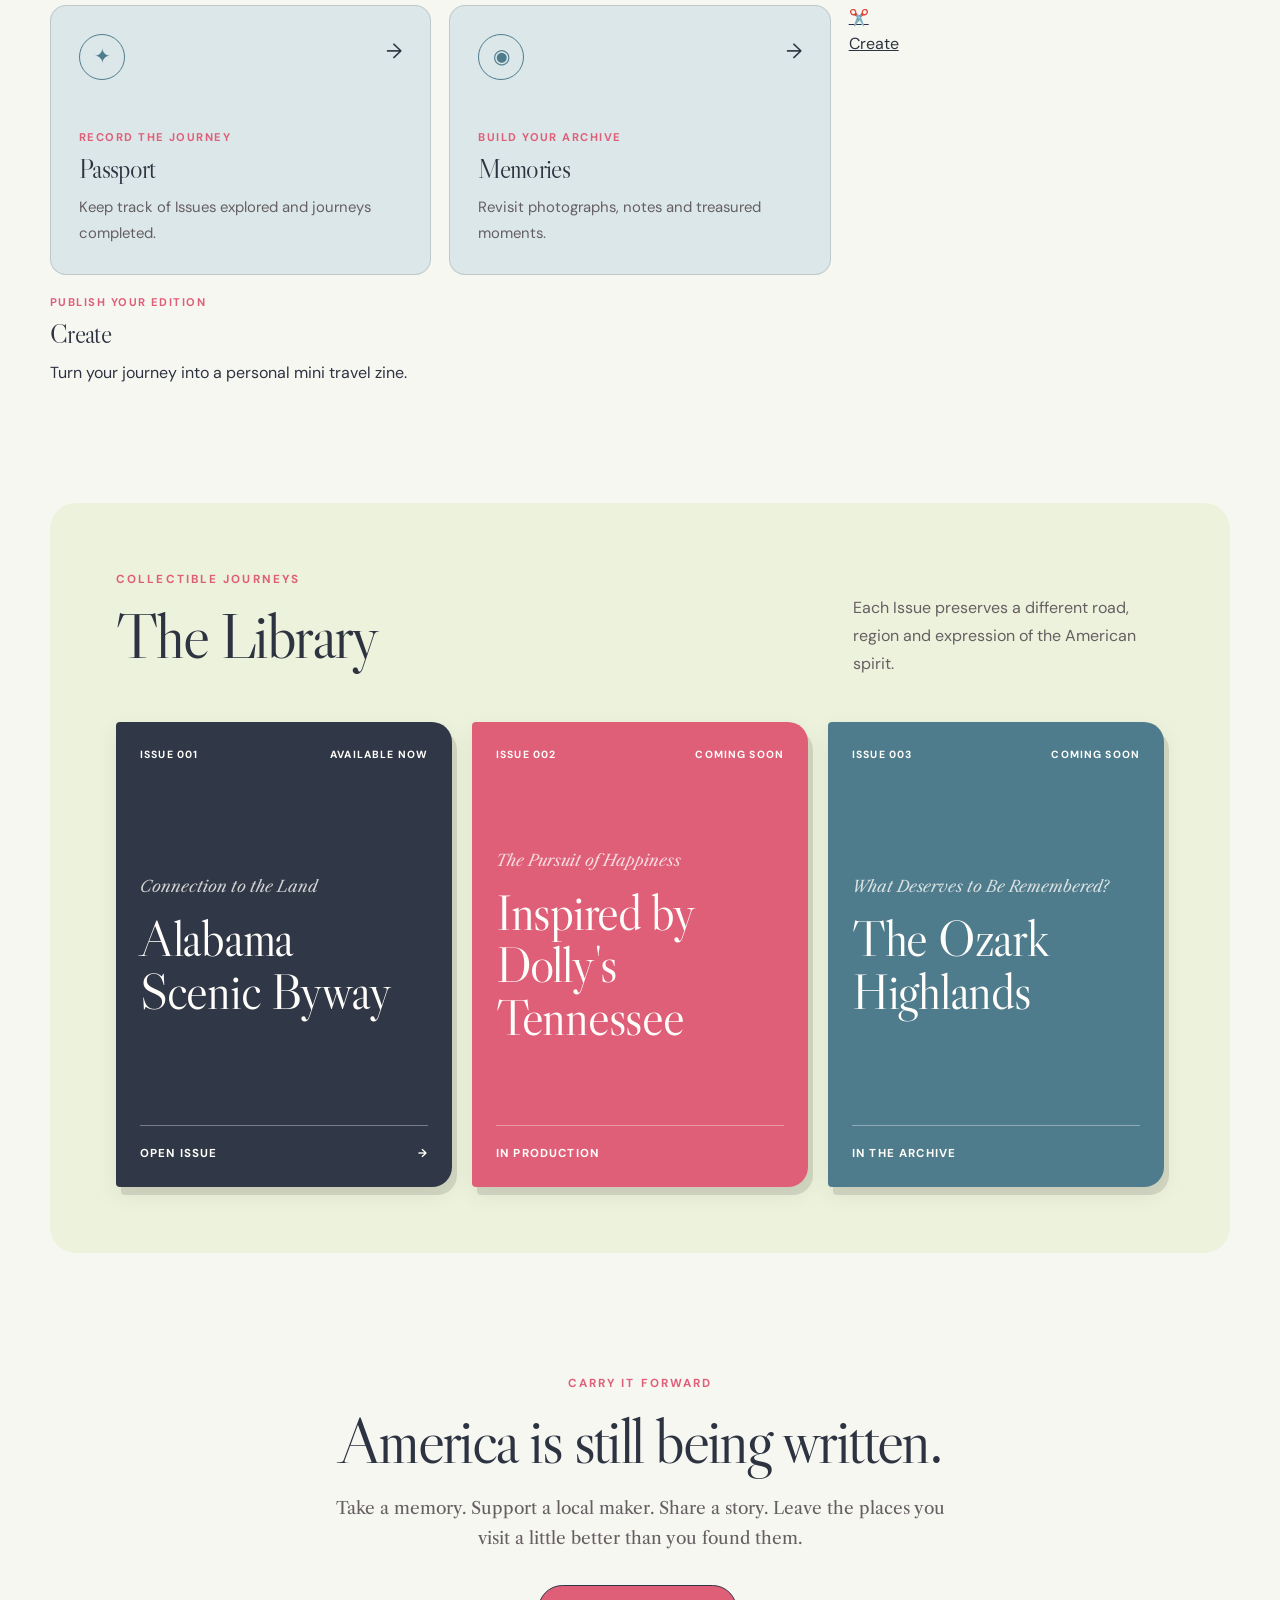
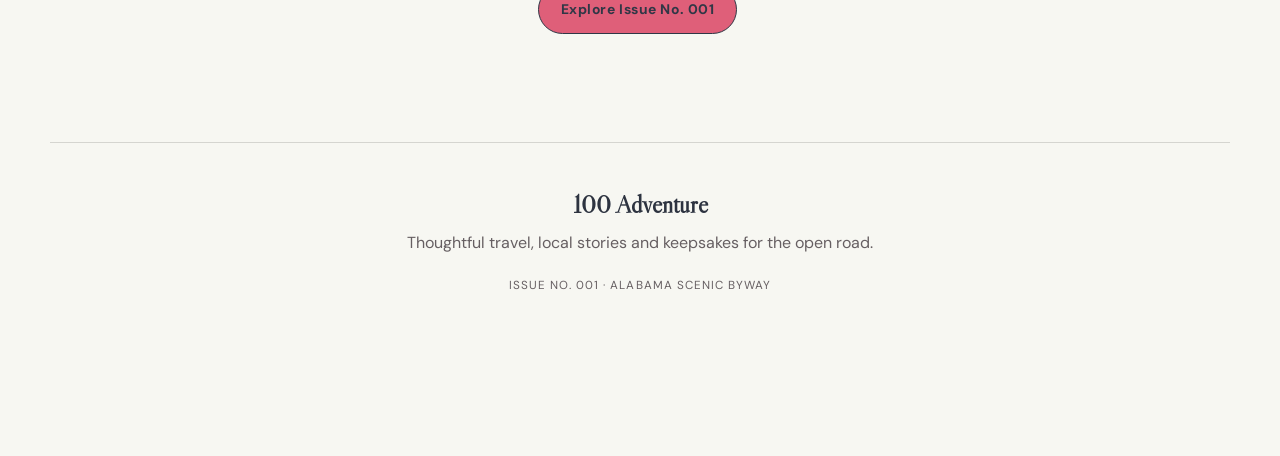
==== commit 7b55b23b: "Update index.html" ====
--- a/index.html
+++ b/index.html
@@ -356,8 +356,9 @@
                 </a>
 
 
-                <a href="create.html">
-    <span aria-hidden="true">＋</span>
+   <a href="create.html">
+    ✂️
+    <br>
     Create
 </a>
 
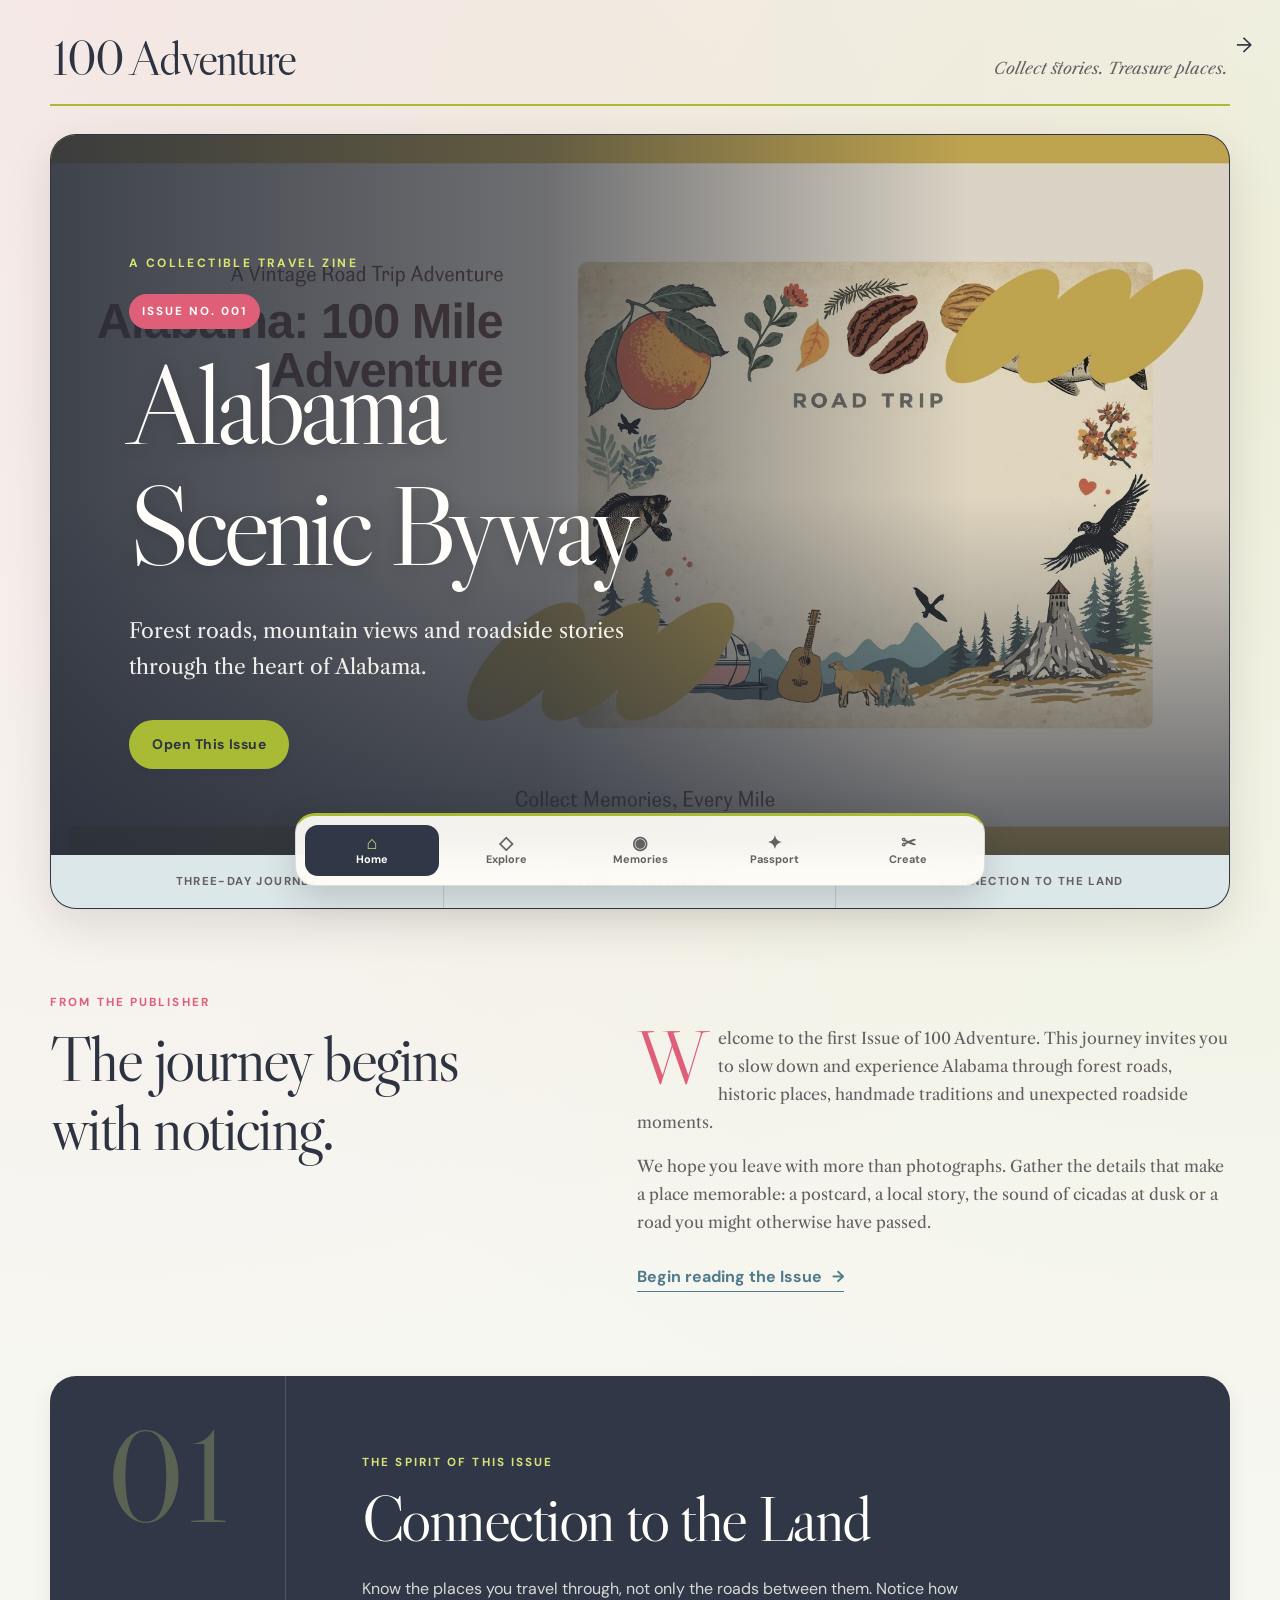
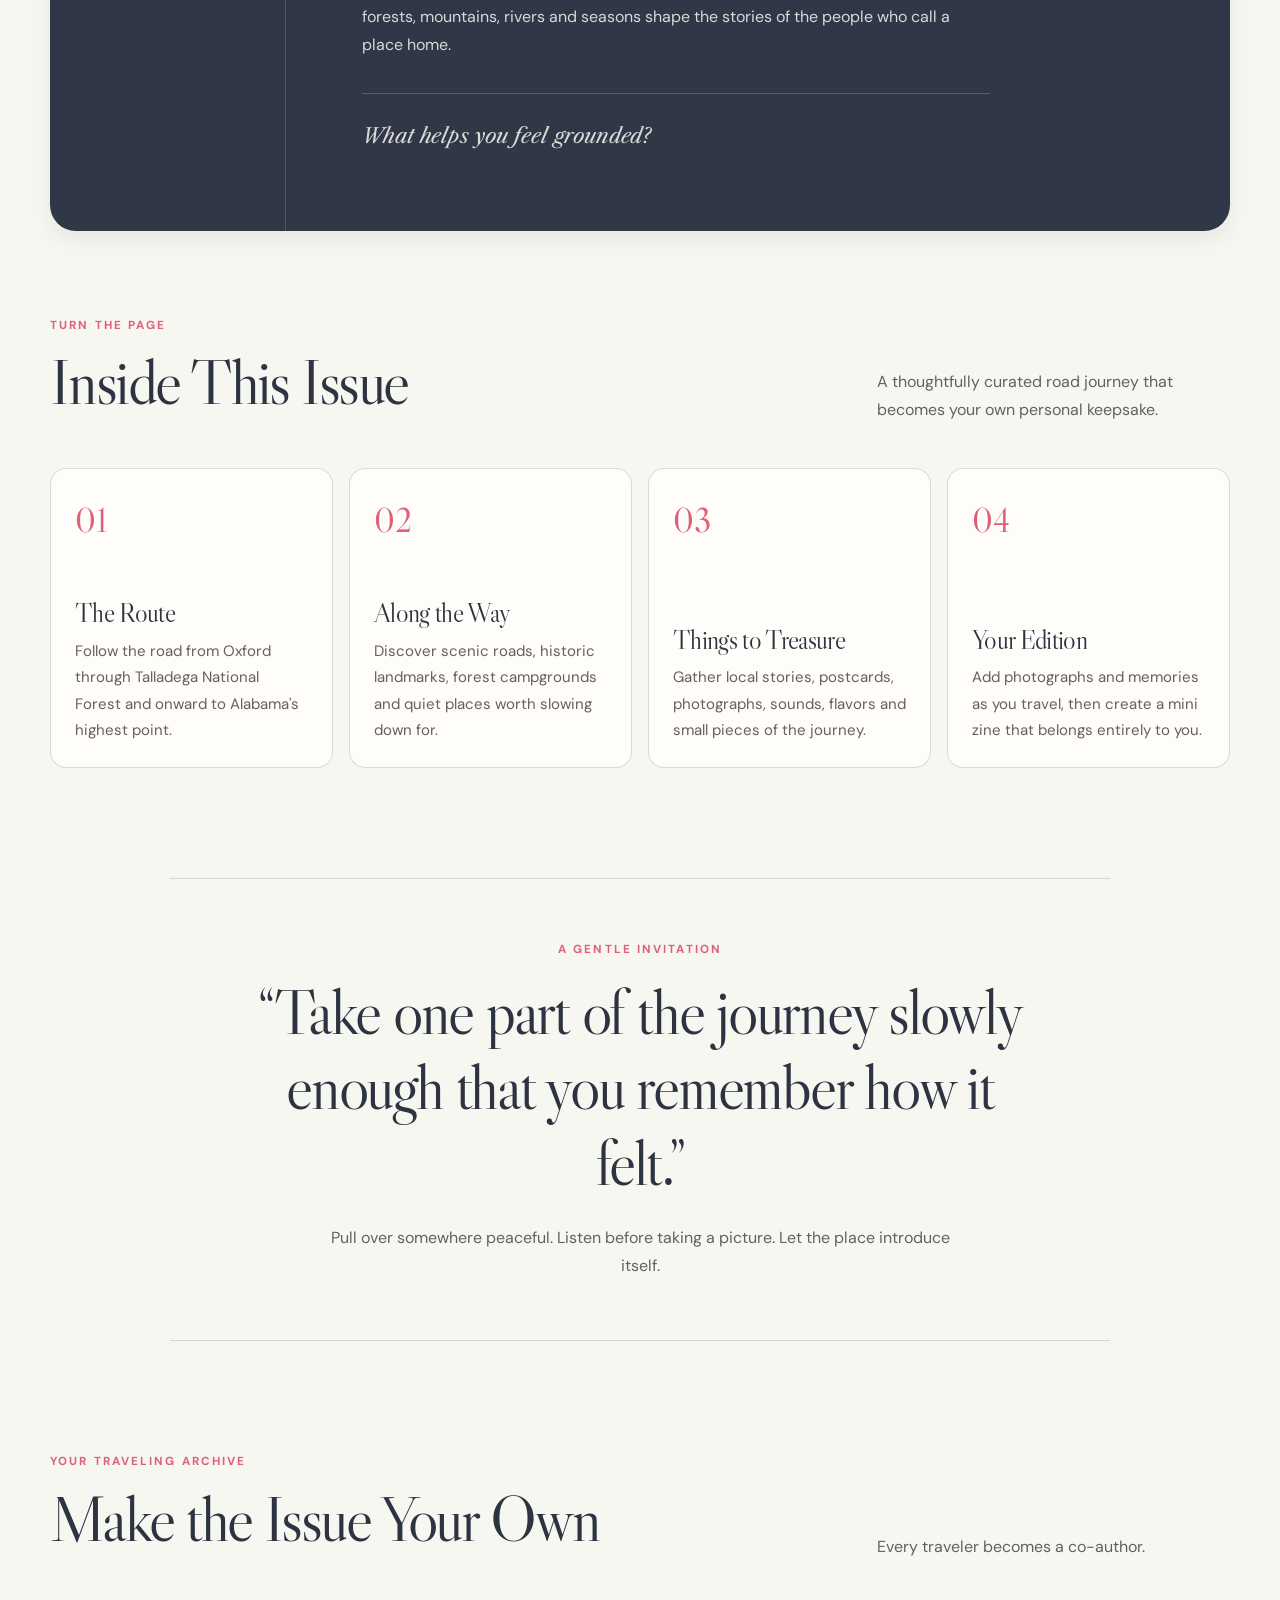
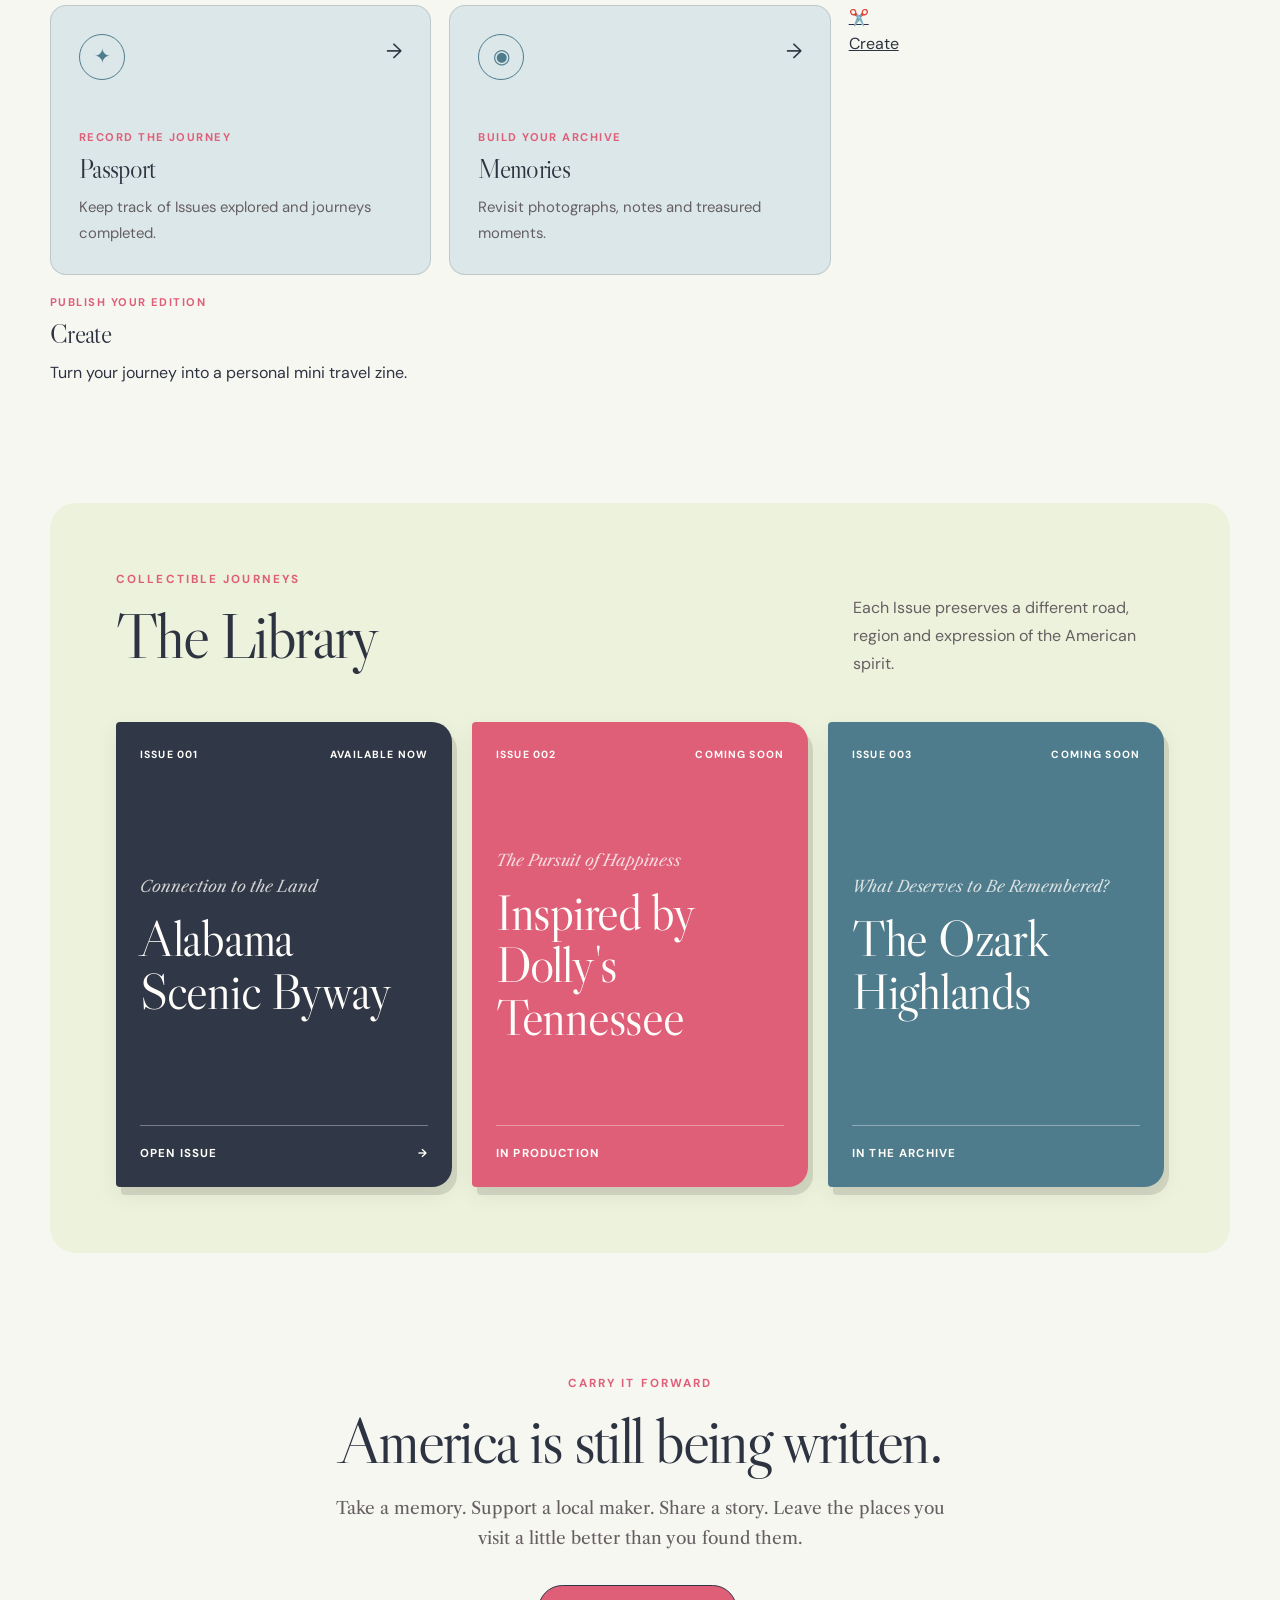
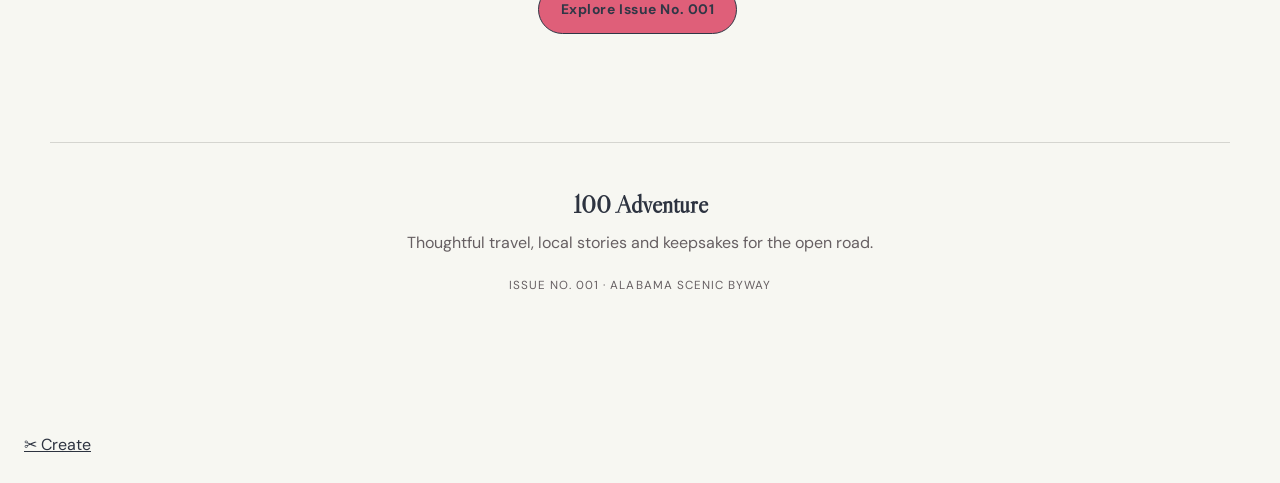
==== commit 0db2f28c: "Update index.html" ====
--- a/index.html
+++ b/index.html
@@ -10,7 +10,7 @@
         content="100 Adventure is a collection of thoughtful American road trips, local stories, and personal travel zines."
     >
 
-    <title>100 Adventure | Issue No. 001</title>
+    <title>100 Adventure| Issue No. 001</title>
 
     <link rel="stylesheet" href="style.css">
 </head>
@@ -579,3 +579,10 @@
 </body>
 
 </html>
+<a href="create.html">
+    <span aria-hidden="true">
+        ✂
+    </span>
+
+    Create
+</a>
--- a/style.css
+++ b/style.css
@@ -60,6 +60,29 @@
     --radius-large: 26px;
 
     --page-width: 1180px;
+/* =========================================================
+   REGIONAL PAGE THEMES
+   ========================================================= */
+
+.region-southeast {
+    --region-accent: var(--region-southeast);
+}
+
+.region-southwest {
+    --region-accent: var(--region-southwest);
+}
+
+.region-midwest {
+    --region-accent: var(--region-midwest);
+}
+
+.region-northeast {
+    --region-accent: var(--region-northeast);
+}
+
+.region-west {
+    --region-accent: var(--region-west);
+}
 }
 
 
@@ -4004,3 +4027,3399 @@
     }
 
 }
+
+
+/* =========================================================
+   ISSUE PAGES — EDITORIAL LAYOUT
+   Covers adventure.html and future issue pages.
+   Built from the existing token set in :root.
+   ========================================================= */
+
+
+/* ---------------------------------------------------------
+   REGION ACCENTS
+   (--region-* tokens were referenced but never defined)
+   --------------------------------------------------------- */
+
+:root {
+
+    --region-southeast: #4f7c8d;
+    --region-southwest: #c95468;
+    --region-midwest: #77851f;
+    --region-northeast: #303746;
+    --region-west: #df6a7f;
+}
+
+
+.issue-page {
+    --region-accent: var(--heritage-blue);
+}
+
+.issue-page.region-southeast {
+    --region-accent: var(--heritage-blue);
+}
+
+.issue-page.region-southwest {
+    --region-accent: var(--barn-red);
+}
+
+.issue-page.region-midwest {
+    --region-accent: var(--goldenrod-dark);
+}
+
+.issue-page.region-northeast {
+    --region-accent: var(--forest-dark);
+}
+
+.issue-page.region-west {
+    --region-accent: var(--vintage-coral);
+}
+
+
+/* ---------------------------------------------------------
+   PAGE FRAME
+   --------------------------------------------------------- */
+
+.issue-shell {
+
+    width: min(100%, var(--page-width));
+
+    margin: 0 auto;
+
+    padding-bottom: 120px;
+}
+
+
+.issue-chapter {
+
+    margin: 0 0 56px;
+}
+
+
+/* ---------------------------------------------------------
+   MASTHEAD
+   --------------------------------------------------------- */
+
+.issue-masthead {
+
+    margin: 0 0 48px;
+}
+
+
+.issue-masthead__top {
+
+    display: flex;
+
+    align-items: baseline;
+    justify-content: space-between;
+
+    gap: 16px;
+
+    padding: 0 0 14px;
+
+    margin: 0 0 26px;
+
+    border-bottom: 1px solid var(--border);
+}
+
+
+.issue-wordmark {
+
+    font-family: var(--serif-display);
+
+    font-size: 1.5rem;
+
+    color: var(--printers-black);
+
+    text-decoration: none;
+}
+
+
+.issue-wordmark:hover {
+    color: var(--region-accent);
+}
+
+
+.issue-masthead__top span {
+
+    font-size: 0.72rem;
+
+    font-weight: 700;
+
+    letter-spacing: 0.2em;
+
+    text-transform: uppercase;
+
+    color: var(--muted-ink);
+}
+
+
+/* ---------------------------------------------------------
+   HERO
+   --------------------------------------------------------- */
+
+.issue-hero {
+
+    position: relative;
+
+    display: flex;
+
+    align-items: flex-end;
+
+    min-height: clamp(380px, 62vh, 620px);
+
+    padding: 0;
+
+    overflow: hidden;
+
+    background: var(--forest-dark);
+
+    border-radius: var(--radius-large);
+
+    box-shadow: var(--shadow-medium);
+}
+
+
+.issue-hero__image {
+
+    position: absolute;
+
+    inset: 0;
+
+    width: 100%;
+    height: 100%;
+
+    object-fit: cover;
+
+    border: 0;
+}
+
+
+.issue-hero__overlay {
+
+    position: absolute;
+
+    inset: 0;
+
+    background:
+        linear-gradient(
+            to top,
+            rgba(45, 51, 64, 0.92) 0%,
+            rgba(45, 51, 64, 0.55) 42%,
+            rgba(45, 51, 64, 0.15) 100%
+        );
+}
+
+
+.issue-hero__content {
+
+    position: relative;
+
+    width: 100%;
+
+    padding: 40px clamp(24px, 5vw, 56px) 44px;
+}
+
+
+.issue-hero__content h1 {
+
+    color: var(--paper-white);
+
+    font-size: clamp(2.6rem, 7vw, 5.4rem);
+
+    margin: 0 0 14px;
+}
+
+
+.issue-theme {
+
+    margin: 0 0 6px;
+
+    font-family: var(--serif-text);
+
+    font-style: italic;
+
+    font-size: 1.05rem;
+
+    color: var(--soft-sage);
+}
+
+
+.issue-details {
+
+    margin: 0 0 26px;
+
+    font-size: 0.85rem;
+
+    letter-spacing: 0.08em;
+
+    text-transform: uppercase;
+
+    color: var(--linen);
+}
+
+
+/* ---------------------------------------------------------
+   ROUTE STRIP
+   --------------------------------------------------------- */
+
+.issue-route-strip {
+
+    display: flex;
+
+    flex-wrap: wrap;
+
+    align-items: center;
+    justify-content: center;
+
+    gap: 16px;
+
+    margin: 22px 0 0;
+
+    padding: 16px 20px;
+
+    background: var(--antique-paper);
+
+    border: 1px solid var(--soft-border);
+
+    border-radius: var(--radius-medium);
+
+    font-size: 0.8rem;
+
+    font-weight: 600;
+
+    letter-spacing: 0.16em;
+
+    text-transform: uppercase;
+
+    color: var(--printers-black);
+}
+
+
+.issue-route-strip span[aria-hidden] {
+
+    color: var(--region-accent);
+
+    font-size: 1.1rem;
+}
+
+
+/* ---------------------------------------------------------
+   EDITOR'S LETTER
+   --------------------------------------------------------- */
+
+.issue-introduction {
+
+    display: grid;
+
+    grid-template-columns: minmax(0, 0.85fr) minmax(0, 1.15fr);
+
+    gap: clamp(24px, 5vw, 64px);
+
+    padding: 48px 0;
+
+    margin: 0 0 8px;
+
+    border-bottom: 1px solid var(--border);
+}
+
+
+.issue-introduction h2 {
+
+    font-size: clamp(1.9rem, 3.4vw, 2.8rem);
+
+    margin: 0;
+}
+
+
+.issue-introduction__copy p {
+
+    margin: 0 0 18px;
+
+    font-family: var(--serif-text);
+
+    font-size: 1.06rem;
+
+    line-height: 1.72;
+
+    color: var(--walnut);
+}
+
+
+.issue-introduction__copy p:last-child {
+    margin-bottom: 0;
+}
+
+
+/* ---------------------------------------------------------
+   ISSUE FACTS
+   --------------------------------------------------------- */
+
+.issue-facts {
+
+    display: grid;
+
+    grid-template-columns: repeat(3, minmax(0, 1fr));
+
+    gap: 0;
+
+    margin: 0 0 52px;
+
+    border-bottom: 1px solid var(--border);
+}
+
+
+.issue-facts article {
+
+    padding: 34px clamp(16px, 3vw, 32px);
+
+    border-right: 1px solid var(--border);
+}
+
+
+.issue-facts article:last-child {
+    border-right: 0;
+}
+
+
+.issue-fact__number {
+
+    display: block;
+
+    margin: 0 0 14px;
+
+    font-family: var(--serif-display);
+
+    font-size: 2.2rem;
+
+    line-height: 1;
+
+    color: var(--linen);
+}
+
+
+.issue-facts h3 {
+
+    margin: 0;
+
+    font-size: 1.35rem;
+}
+
+
+/* ---------------------------------------------------------
+   TABS
+   --------------------------------------------------------- */
+
+.issue-tabs {
+
+    display: flex;
+
+    gap: 8px;
+
+    overflow-x: auto;
+
+    padding: 0 0 6px;
+
+    margin: 0 0 34px;
+
+    border-bottom: 1px solid var(--border);
+}
+
+
+.issue-tab {
+
+    flex: 0 0 auto;
+
+    padding: 11px 20px;
+
+    background: transparent;
+
+    color: var(--muted-ink);
+
+    font-family: var(--sans);
+
+    font-size: 0.78rem;
+
+    font-weight: 600;
+
+    letter-spacing: 0.14em;
+
+    text-transform: uppercase;
+
+    white-space: nowrap;
+
+    border: 0;
+
+    border-bottom: 2px solid transparent;
+
+    cursor: pointer;
+
+    transition:
+        color 0.18s ease,
+        border-color 0.18s ease;
+}
+
+
+.issue-tab:hover {
+    color: var(--printers-black);
+}
+
+
+.issue-tab.active {
+
+    color: var(--printers-black);
+
+    border-bottom-color: var(--region-accent);
+}
+
+
+.issue-tab:focus-visible {
+
+    outline: 2px solid var(--region-accent);
+    outline-offset: 2px;
+}
+
+
+/* THE CRITICAL RULE
+   .tab-content is display:none with nothing to re-show it. */
+
+.tab-content.active {
+    display: block;
+}
+
+
+/* ---------------------------------------------------------
+   CHAPTER HEADINGS
+   --------------------------------------------------------- */
+
+.chapter-heading {
+
+    max-width: 640px;
+
+    margin: 0 0 34px;
+}
+
+
+.chapter-heading h2 {
+
+    margin: 0 0 12px;
+
+    font-size: clamp(1.9rem, 3.6vw, 2.9rem);
+}
+
+
+.chapter-heading > p:last-child {
+
+    margin: 0;
+
+    font-family: var(--serif-text);
+
+    font-size: 1.03rem;
+
+    line-height: 1.7;
+
+    color: var(--walnut);
+}
+
+
+.chapter-action {
+
+    margin: 36px 0 0;
+
+    padding: 26px 0 0;
+
+    border-top: 1px solid var(--border);
+}
+
+
+/* ---------------------------------------------------------
+   PAPER CARDS
+   --------------------------------------------------------- */
+
+.overview-grid {
+
+    display: grid;
+
+    grid-template-columns:
+        repeat(auto-fit, minmax(240px, 1fr));
+
+    gap: 20px;
+
+    margin: 0 0 36px;
+}
+
+
+.issue-paper-card {
+
+    padding: 28px 26px;
+
+    background: var(--paper-white);
+
+    border: 1px solid var(--soft-border);
+
+    border-radius: var(--radius-medium);
+
+    box-shadow: var(--shadow-small);
+}
+
+
+.issue-paper-card h3 {
+
+    margin: 0 0 12px;
+
+    font-size: 1.3rem;
+}
+
+
+.issue-paper-card p {
+
+    margin: 0;
+
+    font-family: var(--serif-text);
+
+    font-size: 0.98rem;
+
+    line-height: 1.68;
+
+    color: var(--walnut);
+}
+
+
+/* ---------------------------------------------------------
+   PULL QUOTE
+   --------------------------------------------------------- */
+
+.issue-quote {
+
+    padding: 32px clamp(24px, 4vw, 44px);
+
+    margin: 0 0 8px;
+
+    background: var(--antique-paper);
+
+    border-left: 4px solid var(--region-accent);
+
+    border-radius:
+        0 var(--radius-medium) var(--radius-medium) 0;
+}
+
+
+.issue-quote blockquote {
+
+    margin: 0;
+
+    font-family: var(--serif-display);
+
+    font-size: clamp(1.25rem, 2.4vw, 1.7rem);
+
+    line-height: 1.42;
+
+    color: var(--printers-black);
+}
+
+
+/* ---------------------------------------------------------
+   ROUTE HEADING AND PROGRESS
+   --------------------------------------------------------- */
+
+.route-heading {
+
+    display: grid;
+
+    grid-template-columns: minmax(0, 1fr) minmax(0, 320px);
+
+    align-items: start;
+
+    gap: clamp(20px, 4vw, 48px);
+
+    margin: 0 0 36px;
+}
+
+
+.route-heading h2 {
+
+    margin: 0 0 12px;
+
+    font-size: clamp(1.9rem, 3.6vw, 2.9rem);
+}
+
+
+.route-heading > div:first-child > p:last-child {
+
+    margin: 0;
+
+    font-family: var(--serif-text);
+
+    line-height: 1.7;
+
+    color: var(--walnut);
+}
+
+
+.route-progress-card {
+
+    padding: 24px 26px;
+
+    background: var(--paper-white);
+
+    border: 1px solid var(--soft-border);
+
+    border-radius: var(--radius-medium);
+
+    box-shadow: var(--shadow-small);
+}
+
+
+.route-progress-card h3 {
+
+    margin: 0 0 16px;
+
+    font-size: 1.2rem;
+}
+
+
+.progress-track {
+
+    width: 100%;
+
+    height: 8px;
+
+    overflow: hidden;
+
+    background: var(--linen);
+
+    border-radius: 999px;
+}
+
+
+.progress-bar {
+
+    width: 0%;
+    height: 100%;
+
+    background: var(--region-accent);
+
+    border-radius: 999px;
+
+    transition: width 0.35s ease;
+}
+
+
+/* ---------------------------------------------------------
+   STOP CARDS  (generated by app.js)
+   --------------------------------------------------------- */
+
+.issue-stops-list {
+
+    display: grid;
+
+    gap: 22px;
+}
+
+
+.stop-card {
+
+    position: relative;
+
+    padding: 30px clamp(22px, 3vw, 34px);
+
+    background: var(--paper-white);
+
+    border: 1px solid var(--soft-border);
+
+    border-left: 4px solid var(--region-accent);
+
+    border-radius:
+        0 var(--radius-medium) var(--radius-medium) 0;
+
+    box-shadow: var(--shadow-small);
+
+    transition: box-shadow 0.2s ease;
+}
+
+
+.stop-card:hover {
+    box-shadow: var(--shadow-medium);
+}
+
+
+.stop-card--complete {
+
+    border-left-color: var(--goldenrod-dark);
+
+    background: var(--cotton-cream);
+}
+
+
+.stop-card__header {
+
+    margin: 0 0 16px;
+}
+
+
+.stop-card__header h3 {
+
+    margin: 0 0 6px;
+
+    font-size: 1.55rem;
+}
+
+
+.stop-card__type {
+
+    display: inline-block;
+
+    margin: 0 0 10px;
+
+    padding: 4px 12px;
+
+    background: var(--antique-paper);
+
+    border-radius: 999px;
+
+    font-size: 0.68rem;
+
+    font-weight: 700;
+
+    letter-spacing: 0.14em;
+
+    text-transform: uppercase;
+
+    color: var(--printers-black);
+}
+
+
+.stop-card__chapter {
+
+    margin: 0;
+
+    font-family: var(--serif-text);
+
+    font-style: italic;
+
+    color: var(--muted-ink);
+}
+
+
+.stop-card__description {
+
+    margin: 0 0 16px;
+
+    font-family: var(--serif-text);
+
+    font-size: 1rem;
+
+    line-height: 1.7;
+
+    color: var(--walnut);
+}
+
+
+.stop-card__time {
+
+    margin: 0 0 16px;
+
+    font-size: 0.88rem;
+
+    color: var(--muted-ink);
+}
+
+
+.stop-card__time strong {
+
+    color: var(--printers-black);
+
+    font-weight: 600;
+}
+
+
+.stop-card__prompt {
+
+    padding: 18px 20px;
+
+    margin: 0 0 18px;
+
+    background: var(--mist-blue);
+
+    border-radius: var(--radius-small);
+}
+
+
+.stop-card__prompt p:last-child {
+
+    margin: 0;
+
+    font-family: var(--serif-text);
+
+    line-height: 1.65;
+
+    color: var(--printers-black);
+}
+
+
+.stop-card__collect {
+
+    margin: 0 0 18px;
+}
+
+
+.stop-card__collect ul {
+
+    margin: 0;
+
+    padding-left: 20px;
+
+    columns: 2;
+
+    column-gap: 26px;
+}
+
+
+.stop-card__collect li {
+
+    margin: 0 0 6px;
+
+    font-size: 0.94rem;
+
+    color: var(--walnut);
+}
+
+
+.stop-card__actions {
+
+    display: flex;
+
+    flex-wrap: wrap;
+
+    gap: 10px;
+
+    padding-top: 6px;
+}
+
+
+.stop-complete-button[aria-pressed="true"] {
+
+    background: var(--goldenrod-dark);
+
+    border-color: var(--goldenrod-dark);
+
+    color: var(--paper-white);
+}
+
+
+/* ---------------------------------------------------------
+   THINGS TO TREASURE
+   --------------------------------------------------------- */
+
+.treasure-layout {
+
+    display: grid;
+
+    grid-template-columns:
+        repeat(auto-fit, minmax(280px, 1fr));
+
+    gap: 24px;
+
+    margin: 0 0 34px;
+}
+
+
+.treasure-section {
+
+    padding: 30px 28px;
+
+    background: var(--paper-white);
+
+    border: 1px solid var(--soft-border);
+
+    border-radius: var(--radius-medium);
+
+    box-shadow: var(--shadow-small);
+}
+
+
+.treasure-section h3 {
+
+    margin: 0 0 20px;
+
+    font-size: 1.4rem;
+}
+
+
+.treasure-list {
+
+    display: grid;
+
+    gap: 12px;
+}
+
+
+.treasure-item {
+
+    display: flex;
+
+    align-items: flex-start;
+
+    gap: 12px;
+
+    padding: 0 0 12px;
+
+    border-bottom: 1px dashed var(--border);
+}
+
+
+.treasure-item:last-child {
+
+    padding-bottom: 0;
+
+    border-bottom: 0;
+}
+
+
+.treasure-item span[aria-hidden] {
+
+    flex: 0 0 auto;
+
+    color: var(--region-accent);
+
+    line-height: 1.5;
+}
+
+
+.treasure-item p {
+
+    margin: 0;
+
+    font-family: var(--serif-text);
+
+    font-size: 0.98rem;
+
+    line-height: 1.55;
+
+    color: var(--walnut);
+}
+
+
+/* ---------------------------------------------------------
+   MEMORY INVITATION
+   --------------------------------------------------------- */
+
+.memory-invitation {
+
+    display: flex;
+
+    flex-wrap: wrap;
+
+    align-items: center;
+    justify-content: space-between;
+
+    gap: 24px;
+
+    padding: 32px clamp(24px, 4vw, 40px);
+
+    background: var(--dusty-sky);
+
+    border-radius: var(--radius-medium);
+}
+
+
+.memory-invitation h2 {
+
+    margin: 0 0 8px;
+
+    font-size: clamp(1.6rem, 3vw, 2.2rem);
+}
+
+
+.memory-invitation p:last-of-type {
+
+    margin: 0;
+
+    font-family: var(--serif-text);
+
+    line-height: 1.65;
+
+    color: var(--printers-black);
+}
+
+
+/* ---------------------------------------------------------
+   LOCAL FIND
+   --------------------------------------------------------- */
+
+.section-kicker {
+
+    margin: 0 0 12px;
+
+    font-size: 0.73rem;
+
+    font-weight: 700;
+
+    letter-spacing: 0.18em;
+
+    text-transform: uppercase;
+
+    color: var(--barn-red);
+}
+
+
+.local-find {
+
+    margin: 40px 0 0;
+
+    padding: 34px 0 0;
+
+    border-top: 1px solid var(--border);
+}
+
+
+.local-find h2 {
+
+    margin: 0 0 22px;
+
+    font-size: clamp(1.7rem, 3.2vw, 2.4rem);
+}
+
+
+.local-find-card {
+
+    display: grid;
+
+    grid-template-columns: auto minmax(0, 1fr);
+
+    align-items: start;
+
+    gap: clamp(20px, 3vw, 32px);
+
+    padding: 32px clamp(24px, 4vw, 38px);
+
+    background: var(--cotton-cream);
+
+    border: 1px solid var(--soft-border);
+
+    border-radius: var(--radius-medium);
+
+    box-shadow: var(--shadow-small);
+}
+
+
+.local-find-icon {
+
+    display: flex;
+
+    align-items: center;
+    justify-content: center;
+
+    width: 62px;
+    height: 62px;
+
+    background: var(--paper-white);
+
+    border: 1px solid var(--soft-border);
+
+    border-radius: 999px;
+
+    font-size: 1.6rem;
+}
+
+
+.local-find-label {
+
+    margin: 0 0 10px;
+
+    font-size: 0.68rem;
+
+    font-weight: 700;
+
+    letter-spacing: 0.18em;
+
+    text-transform: uppercase;
+
+    color: var(--muted-ink);
+}
+
+
+.local-find-content h3 {
+
+    margin: 0 0 4px;
+
+    font-size: 1.5rem;
+}
+
+
+.local-find-content > p:not(.local-find-label) {
+
+    margin: 0 0 16px;
+
+    font-size: 0.9rem;
+
+    letter-spacing: 0.04em;
+
+    color: var(--muted-ink);
+}
+
+
+.local-find-content blockquote {
+
+    margin: 0 0 20px;
+
+    padding: 0 0 0 18px;
+
+    border-left: 3px solid var(--region-accent);
+
+    font-family: var(--serif-text);
+
+    font-style: italic;
+
+    font-size: 1.02rem;
+
+    line-height: 1.68;
+
+    color: var(--walnut);
+}
+
+
+/* ---------------------------------------------------------
+   PLAYLIST
+   --------------------------------------------------------- */
+
+.playlist-feature {
+
+    display: grid;
+
+    grid-template-columns: auto minmax(0, 1fr);
+
+    align-items: center;
+
+    gap: clamp(24px, 5vw, 52px);
+
+    padding: clamp(32px, 5vw, 52px);
+
+    background: var(--forest-dark);
+
+    border-radius: var(--radius-large);
+
+    box-shadow: var(--shadow-medium);
+}
+
+
+.playlist-disc {
+
+    display: flex;
+
+    align-items: center;
+    justify-content: center;
+
+    width: clamp(110px, 16vw, 168px);
+    aspect-ratio: 1;
+
+    background:
+        radial-gradient(
+            circle,
+            var(--paper-white) 0 16%,
+            var(--printers-black) 17% 100%
+        );
+
+    border-radius: 999px;
+
+    box-shadow: var(--shadow-medium);
+}
+
+
+.playlist-disc span {
+
+    font-family: var(--serif-display);
+
+    font-size: 0.9rem;
+
+    color: var(--printers-black);
+}
+
+
+.playlist-copy h2 {
+
+    margin: 0 0 14px;
+
+    color: var(--paper-white);
+
+    font-size: clamp(1.8rem, 3.4vw, 2.6rem);
+}
+
+
+.playlist-copy > p {
+
+    margin: 0 0 18px;
+
+    font-family: var(--serif-text);
+
+    line-height: 1.68;
+
+    color: var(--linen);
+}
+
+
+.playlist-copy h3 {
+
+    margin: 0 0 6px;
+
+    color: var(--soft-sage);
+
+    font-size: 1.3rem;
+}
+
+
+.playlist-copy .section-marker {
+    color: var(--soft-sage);
+}
+
+
+.playlist-copy #playlistPlatform {
+
+    margin: 0 0 22px;
+
+    font-family: var(--serif-text);
+
+    font-style: italic;
+
+    color: var(--linen);
+}
+
+
+.spotify-button {
+
+    background: var(--goldenrod);
+
+    border-color: var(--goldenrod);
+
+    color: var(--printers-black);
+}
+
+
+.spotify-button:hover {
+
+    background: var(--soft-sage);
+
+    border-color: var(--soft-sage);
+}
+
+
+.spotify-button[aria-disabled="true"] {
+
+    opacity: 0.55;
+
+    cursor: not-allowed;
+}
+
+
+/* ---------------------------------------------------------
+   CLOSING AND COLOPHON
+   --------------------------------------------------------- */
+
+.issue-closing {
+
+    max-width: 720px;
+
+    margin: 0 auto 56px;
+
+    padding: clamp(36px, 5vw, 58px) 0 0;
+
+    text-align: center;
+
+    border-top: 1px solid var(--border);
+}
+
+
+.issue-closing h2 {
+
+    margin: 0 0 16px;
+
+    font-size: clamp(1.9rem, 3.8vw, 2.9rem);
+}
+
+
+.issue-closing > p {
+
+    margin: 0 0 28px;
+
+    font-family: var(--serif-text);
+
+    font-size: 1.05rem;
+
+    line-height: 1.72;
+
+    color: var(--walnut);
+}
+
+
+.issue-closing__actions {
+
+    display: flex;
+
+    flex-wrap: wrap;
+
+    justify-content: center;
+
+    gap: 10px;
+}
+
+
+.issue-colophon {
+
+    display: flex;
+
+    flex-wrap: wrap;
+
+    align-items: center;
+    justify-content: space-between;
+
+    gap: 12px;
+
+    padding: 26px 0 0;
+
+    border-top: 1px solid var(--border);
+}
+
+
+.issue-colophon a {
+
+    font-family: var(--serif-display);
+
+    font-size: 1.15rem;
+
+    color: var(--printers-black);
+
+    text-decoration: none;
+}
+
+
+.issue-colophon span {
+
+    font-size: 0.72rem;
+
+    letter-spacing: 0.16em;
+
+    text-transform: uppercase;
+
+    color: var(--muted-ink);
+}
+
+
+/* ---------------------------------------------------------
+   REGION BUTTON
+   --------------------------------------------------------- */
+
+.button--region {
+
+    background: var(--region-accent);
+
+    border-color: var(--region-accent);
+
+    color: var(--paper-white);
+}
+
+
+.button--region:hover {
+
+    background: var(--printers-black);
+
+    border-color: var(--printers-black);
+
+    color: var(--paper-white);
+}
+
+
+/* ---------------------------------------------------------
+   RESPONSIVE
+   --------------------------------------------------------- */
+
+@media (max-width: 900px) {
+
+    .issue-introduction {
+        grid-template-columns: minmax(0, 1fr);
+    }
+
+    .route-heading {
+        grid-template-columns: minmax(0, 1fr);
+    }
+
+    .playlist-feature {
+
+        grid-template-columns: minmax(0, 1fr);
+
+        justify-items: center;
+
+        text-align: center;
+    }
+
+    .stop-card__collect ul {
+        columns: 1;
+    }
+}
+
+
+@media (max-width: 650px) {
+
+    .issue-facts {
+        grid-template-columns: minmax(0, 1fr);
+    }
+
+    .issue-facts article {
+
+        border-right: 0;
+
+        border-bottom: 1px solid var(--border);
+
+        padding: 24px 0;
+    }
+
+    .issue-facts article:last-child {
+        border-bottom: 0;
+    }
+
+    .local-find-card {
+
+        grid-template-columns: minmax(0, 1fr);
+
+        justify-items: start;
+    }
+
+    .memory-invitation {
+        flex-direction: column;
+
+        align-items: flex-start;
+    }
+
+    .issue-hero {
+        min-height: 420px;
+    }
+}
+
+
+@media (prefers-reduced-motion: reduce) {
+
+    .progress-bar,
+    .issue-tab,
+    .stop-card {
+        transition: none;
+    }
+}
+
+
+/* =========================================================
+   COMMUNITY ZINE LIBRARY
+   ========================================================= */
+
+.community-page {
+
+    max-width: none !important;
+    margin: 0;
+    padding: 24px;
+
+    background:
+        linear-gradient(
+            rgba(255, 253, 248, 0.96),
+            rgba(255, 253, 248, 0.96)
+        ),
+        repeating-linear-gradient(
+            0deg,
+            transparent 0,
+            transparent 31px,
+            rgba(88, 76, 60, 0.04) 32px
+        );
+}
+
+
+.community-shell {
+
+    width: min(100%, var(--page-width));
+    margin: 0 auto;
+    padding-bottom: 120px;
+}
+
+
+/* COMMUNITY HEADER */
+
+.community-header {
+
+    overflow: hidden;
+    margin-bottom: 90px;
+
+    background: var(--heritage-blue);
+    color: var(--paper-white);
+
+    border-radius: var(--radius-large);
+    box-shadow: var(--shadow-medium);
+}
+
+
+.community-header__top {
+
+    display: flex;
+    justify-content: space-between;
+    align-items: center;
+
+    padding: 20px 30px;
+
+    border-bottom:
+        1px solid rgba(255, 255, 255, 0.18);
+
+    font-size: 0.7rem;
+    font-weight: 700;
+    letter-spacing: 0.13em;
+    text-transform: uppercase;
+}
+
+
+.community-wordmark {
+
+    color: var(--paper-white);
+
+    font-family: var(--serif-display);
+    font-size: 1.45rem;
+    letter-spacing: normal;
+    text-decoration: none;
+    text-transform: none;
+}
+
+
+.community-header__content {
+
+    max-width: 850px;
+    padding: 80px 55px 90px;
+}
+
+
+.community-header__content .section-marker {
+
+    color: var(--goldenrod);
+}
+
+
+.community-header__content h1 {
+
+    max-width: 760px;
+    margin: 14px 0 22px;
+
+    color: var(--paper-white);
+
+    font-size: clamp(3.5rem, 9vw, 7.5rem);
+    line-height: 0.88;
+}
+
+
+.community-header__intro {
+
+    max-width: 650px;
+    margin-bottom: 26px;
+
+    color: rgba(255, 255, 255, 0.84);
+
+    font-family: var(--serif-text);
+    font-size: 1.16rem;
+    line-height: 1.7;
+}
+
+
+.button--light-outline {
+
+    background: transparent;
+    color: var(--paper-white);
+
+    border-color: rgba(255, 255, 255, 0.72);
+}
+
+
+.button--light-outline:hover {
+
+    background: var(--paper-white);
+    color: var(--heritage-blue);
+}
+
+
+/* SHARED COMMUNITY SECTIONS */
+
+.community-section {
+
+    margin: 100px 0;
+}
+
+
+.community-section__heading {
+
+    display: grid;
+    grid-template-columns: minmax(0, 1.3fr) minmax(260px, 0.7fr);
+    gap: 50px;
+    align-items: end;
+
+    margin-bottom: 38px;
+    padding-bottom: 22px;
+
+    border-bottom: 1px solid var(--border);
+}
+
+
+.community-section__heading h2 {
+
+    max-width: 700px;
+    margin: 8px 0 0;
+
+    font-size: clamp(2.5rem, 6vw, 5rem);
+    line-height: 0.98;
+}
+
+
+.community-section__heading > p {
+
+    margin: 0;
+    color: var(--walnut);
+
+    font-family: var(--serif-text);
+    font-size: 1.02rem;
+    line-height: 1.65;
+}
+
+
+/* ZINE CREATION PATHS */
+
+.zine-path-grid {
+
+    display: grid;
+    grid-template-columns: repeat(2, minmax(0, 1fr));
+    gap: 24px;
+}
+
+
+.zine-path-card {
+
+    position: relative;
+    overflow: hidden;
+
+    min-height: 560px;
+    padding: 38px;
+
+    background: var(--paper-white);
+
+    border: 1px solid var(--border);
+    border-radius: var(--radius-large);
+    box-shadow: var(--shadow-small);
+}
+
+
+.zine-path-card--featured {
+
+    background: var(--forest-dark);
+    color: var(--paper-white);
+}
+
+
+.zine-path-card__number {
+
+    margin: 0 0 50px;
+
+    color: var(--goldenrod);
+
+    font-family: var(--serif-display);
+    font-size: 5rem;
+    line-height: 1;
+}
+
+
+.zine-path-card__label,
+.zine-type {
+
+    margin-bottom: 10px;
+
+    color: var(--barn-red);
+
+    font-size: 0.7rem;
+    font-weight: 800;
+    letter-spacing: 0.13em;
+    text-transform: uppercase;
+}
+
+
+.zine-path-card--featured .zine-path-card__label {
+
+    color: var(--goldenrod);
+}
+
+
+.zine-path-card h3 {
+
+    max-width: 520px;
+    margin: 0 0 18px;
+
+    font-size: clamp(2rem, 4vw, 3.3rem);
+    line-height: 1;
+}
+
+
+.zine-path-card > p:not(
+    .zine-path-card__number,
+    .zine-path-card__label
+) {
+
+    max-width: 560px;
+    color: var(--walnut);
+
+    font-family: var(--serif-text);
+    font-size: 1.03rem;
+    line-height: 1.65;
+}
+
+
+.zine-path-card--featured >
+p:not(
+    .zine-path-card__number,
+    .zine-path-card__label
+) {
+
+    color: rgba(255, 255, 255, 0.78);
+}
+
+
+.zine-path-list {
+
+    margin: 28px 0;
+    padding: 0;
+
+    list-style: none;
+}
+
+
+.zine-path-list li {
+
+    padding: 11px 0;
+
+    border-bottom:
+        1px solid rgba(68, 59, 48, 0.14);
+
+    font-size: 0.93rem;
+}
+
+
+.zine-path-card--featured .zine-path-list li {
+
+    border-bottom:
+        1px solid rgba(255, 255, 255, 0.14);
+}
+
+
+/* FEATURED COMMUNITY ZINE */
+
+.featured-zine-section {
+
+    display: grid;
+    grid-template-columns:
+        minmax(300px, 0.8fr)
+        minmax(0, 1.2fr);
+
+    overflow: hidden;
+    margin: 110px 0;
+
+    background: var(--antique-paper);
+
+    border: 1px solid var(--border);
+    border-radius: var(--radius-large);
+    box-shadow: var(--shadow-medium);
+}
+
+
+.featured-zine-cover {
+
+    display: flex;
+    flex-direction: column;
+    justify-content: space-between;
+
+    min-height: 650px;
+    padding: 28px;
+
+    background:
+        linear-gradient(
+            rgba(68, 42, 66, 0.12),
+            rgba(68, 42, 66, 0.42)
+        ),
+        linear-gradient(
+            135deg,
+            #cf9db7,
+            #825368 60%,
+            #3c3342
+        );
+
+    color: var(--paper-white);
+}
+
+
+.featured-zine-cover__edition {
+
+    font-size: 0.68rem;
+    font-weight: 800;
+    letter-spacing: 0.14em;
+    text-transform: uppercase;
+}
+
+
+.featured-zine-cover__content h2 {
+
+    margin: 14px 0;
+
+    color: var(--paper-white);
+
+    font-size: clamp(4rem, 8vw, 7rem);
+    line-height: 0.82;
+}
+
+
+.featured-zine-cover__content > p:first-child,
+.featured-zine-cover__content > span {
+
+    font-size: 0.67rem;
+    font-weight: 800;
+    letter-spacing: 0.13em;
+    text-transform: uppercase;
+}
+
+
+.featured-zine-cover__subtitle {
+
+    max-width: 350px;
+
+    font-family: var(--serif-text);
+    font-size: 1.08rem;
+}
+
+
+.featured-zine-story {
+
+    display: flex;
+    flex-direction: column;
+    justify-content: center;
+
+    padding: 60px;
+}
+
+
+.featured-zine-story h2 {
+
+    margin: 10px 0 24px;
+
+    font-size: clamp(2.6rem, 5vw, 4.7rem);
+    line-height: 1;
+}
+
+
+.featured-zine-story blockquote {
+
+    margin: 0 0 28px;
+    padding-left: 24px;
+
+    border-left: 3px solid var(--goldenrod);
+
+    color: var(--walnut);
+
+    font-family: var(--serif-text);
+    font-size: 1.22rem;
+    font-style: italic;
+    line-height: 1.65;
+}
+
+
+.featured-zine-details {
+
+    display: flex;
+    flex-wrap: wrap;
+    gap: 9px;
+
+    margin-bottom: 24px;
+}
+
+
+.featured-zine-details span {
+
+    padding: 8px 13px;
+
+    background: rgba(255, 253, 248, 0.8);
+
+    border: 1px solid var(--border);
+    border-radius: 999px;
+
+    font-size: 0.72rem;
+    font-weight: 800;
+    text-transform: uppercase;
+}
+
+
+/* ZINE FILTERS */
+
+.zine-filters {
+
+    display: flex;
+    flex-wrap: wrap;
+    gap: 9px;
+
+    margin-bottom: 28px;
+}
+
+
+.zine-filter {
+
+    min-height: 42px;
+    padding: 8px 15px;
+
+    background: transparent;
+    color: var(--walnut);
+
+    border: 1px solid var(--border);
+    border-radius: 999px;
+
+    font: inherit;
+    font-size: 0.78rem;
+    font-weight: 700;
+
+    cursor: pointer;
+}
+
+
+.zine-filter:hover,
+.zine-filter.is-active {
+
+    background: var(--forest-dark);
+    color: var(--paper-white);
+    border-color: var(--forest-dark);
+}
+
+
+/* COMMUNITY ZINE GRID */
+
+.community-zine-grid {
+
+    display: grid;
+    grid-template-columns:
+        repeat(2, minmax(0, 1fr));
+
+    gap: 26px;
+}
+
+
+.community-zine-card {
+
+    overflow: hidden;
+
+    background: var(--paper-white);
+
+    border: 1px solid var(--border);
+    border-radius: var(--radius-large);
+    box-shadow: var(--shadow-small);
+
+    transition:
+        transform 180ms ease,
+        box-shadow 180ms ease;
+}
+
+
+.community-zine-card:hover {
+
+    transform: translateY(-5px);
+    box-shadow: var(--shadow-medium);
+}
+
+
+.community-zine-card__cover {
+
+    display: flex;
+    flex-direction: column;
+    justify-content: flex-end;
+
+    min-height: 420px;
+    padding: 28px;
+
+    color: var(--paper-white);
+}
+
+
+.community-zine-card__cover span,
+.community-zine-card__cover p {
+
+    font-size: 0.66rem;
+    font-weight: 800;
+    letter-spacing: 0.13em;
+    text-transform: uppercase;
+}
+
+
+.community-zine-card__cover h3 {
+
+    margin: 12px 0;
+
+    color: var(--paper-white);
+
+    font-size: clamp(3rem, 6vw, 5.2rem);
+    line-height: 0.87;
+}
+
+
+.cover--alabama {
+
+    background:
+        linear-gradient(
+            rgba(24, 51, 39, 0.12),
+            rgba(24, 51, 39, 0.78)
+        ),
+        linear-gradient(
+            145deg,
+            #96ad7e,
+            #466449 55%,
+            #21372e
+        );
+}
+
+
+.cover--dolly {
+
+    background:
+        linear-gradient(
+            rgba(88, 40, 65, 0.08),
+            rgba(88, 40, 65, 0.72)
+        ),
+        linear-gradient(
+            145deg,
+            #edb6c9,
+            #a46681 55%,
+            #563144
+        );
+}
+
+
+.cover--ozarks {
+
+    background:
+        linear-gradient(
+            rgba(37, 58, 73, 0.06),
+            rgba(37, 58, 73, 0.76)
+        ),
+        linear-gradient(
+            145deg,
+            #8fb8ba,
+            #436b70 55%,
+            #273f48
+        );
+}
+
+
+.cover--camper {
+
+    background:
+        linear-gradient(
+            rgba(104, 63, 37, 0.06),
+            rgba(104, 63, 37, 0.72)
+        ),
+        linear-gradient(
+            145deg,
+            #d5b180,
+            #9c704a 55%,
+            #5f402d
+        );
+}
+
+
+.community-zine-card__details {
+
+    padding: 26px;
+}
+
+
+.community-zine-card__details h3 {
+
+    margin: 8px 0 12px;
+
+    font-size: 1.55rem;
+    line-height: 1.15;
+}
+
+
+.community-zine-card__details > p:not(.zine-type) {
+
+    color: var(--walnut);
+    font-size: 0.86rem;
+}
+
+
+.community-zine-card__details a {
+
+    display: inline-block;
+    margin-top: 12px;
+
+    color: var(--forest-dark);
+
+    font-size: 0.85rem;
+    font-weight: 800;
+    text-decoration: none;
+}
+
+
+/* FINAL INVITATION */
+
+.community-invitation {
+
+    max-width: 850px;
+    margin: 125px auto 90px;
+
+    text-align: center;
+}
+
+
+.community-invitation h2 {
+
+    margin: 10px 0 18px;
+
+    font-size: clamp(3rem, 7vw, 6rem);
+    line-height: 0.95;
+}
+
+
+.community-invitation > p:not(.section-marker) {
+
+    max-width: 630px;
+    margin: 0 auto 24px;
+
+    color: var(--walnut);
+
+    font-family: var(--serif-text);
+    font-size: 1.08rem;
+    line-height: 1.65;
+}
+
+
+.community-footer {
+
+    margin: 0 !important;
+    padding: 38px 10px 12px;
+
+    border-top: 1px solid var(--border);
+
+    text-align: center;
+}
+
+
+.community-footer strong {
+
+    font-family: var(--serif-display);
+    font-size: 1.45rem;
+}
+
+
+.community-footer p {
+
+    color: var(--walnut);
+    font-size: 0.8rem;
+}
+
+
+/* COMMUNITY TABLET */
+
+@media (max-width: 900px) {
+
+    .community-section__heading,
+    .featured-zine-section {
+
+        grid-template-columns: 1fr;
+    }
+
+
+    .featured-zine-cover {
+
+        min-height: 540px;
+    }
+
+
+    .community-section__heading {
+
+        gap: 15px;
+    }
+
+}
+
+
+/* COMMUNITY MOBILE */
+
+@media (max-width: 650px) {
+
+    .community-page {
+
+        padding: 13px;
+    }
+
+
+    .community-header__top {
+
+        align-items: flex-start;
+        flex-direction: column;
+        gap: 7px;
+
+        padding: 18px 20px;
+    }
+
+
+    .community-header__content {
+
+        padding: 55px 25px 65px;
+    }
+
+
+    .community-header__content h1 {
+
+        font-size: clamp(3.4rem, 17vw, 5.1rem);
+    }
+
+
+    .community-section {
+
+        margin: 75px 0;
+    }
+
+
+    .zine-path-grid,
+    .community-zine-grid {
+
+        grid-template-columns: 1fr;
+    }
+
+
+    .zine-path-card {
+
+        min-height: auto;
+        padding: 28px 24px;
+    }
+
+
+    .zine-path-card__number {
+
+        margin-bottom: 30px;
+    }
+
+
+    .featured-zine-story {
+
+        padding: 38px 25px;
+    }
+
+
+    .community-zine-card__cover {
+
+        min-height: 370px;
+    }
+
+}
+
+
+/* =========================================================
+   COMMUNITY ZINE READER
+   ========================================================= */
+
+.zine-page {
+
+    max-width: none !important;
+    margin: 0;
+    padding: 24px;
+
+    background:
+        linear-gradient(
+            rgba(255, 253, 248, 0.96),
+            rgba(255, 253, 248, 0.96)
+        ),
+        repeating-linear-gradient(
+            0deg,
+            transparent 0,
+            transparent 31px,
+            rgba(88, 76, 60, 0.04) 32px
+        );
+}
+
+
+.zine-shell {
+
+    width: min(100%, var(--page-width));
+    margin: 0 auto;
+    padding-bottom: 120px;
+}
+
+
+/* ZINE COVER */
+
+.zine-cover {
+
+    overflow: hidden;
+    min-height: 760px;
+    margin-bottom: 100px;
+
+    background:
+        linear-gradient(
+            rgba(65, 37, 57, 0.1),
+            rgba(65, 37, 57, 0.66)
+        ),
+        linear-gradient(
+            145deg,
+            #e1afc5,
+            #a56d88 48%,
+            #55374c
+        );
+
+    color: var(--paper-white);
+
+    border-radius: var(--radius-large);
+    box-shadow: var(--shadow-medium);
+}
+
+
+.zine-cover__top {
+
+    display: flex;
+    justify-content: space-between;
+    align-items: center;
+
+    padding: 20px 30px;
+
+    border-bottom:
+        1px solid rgba(255, 255, 255, 0.2);
+
+    font-size: 0.68rem;
+    font-weight: 800;
+    letter-spacing: 0.13em;
+    text-transform: uppercase;
+}
+
+
+.zine-wordmark {
+
+    color: var(--paper-white);
+
+    font-family: var(--serif-display);
+    font-size: 1.45rem;
+    letter-spacing: normal;
+    text-decoration: none;
+    text-transform: none;
+}
+
+
+.zine-cover__content {
+
+    display: flex;
+    flex-direction: column;
+    justify-content: flex-end;
+
+    min-height: 680px;
+    padding: 70px 55px;
+}
+
+
+.zine-cover__kicker {
+
+    margin: 0 0 15px;
+
+    color: var(--goldenrod);
+
+    font-size: 0.7rem;
+    font-weight: 800;
+    letter-spacing: 0.15em;
+    text-transform: uppercase;
+}
+
+
+.zine-cover__content h1 {
+
+    margin: 0;
+
+    color: var(--paper-white);
+
+    font-size: clamp(5rem, 13vw, 10rem);
+    line-height: 0.78;
+}
+
+
+.zine-cover__subtitle {
+
+    max-width: 560px;
+    margin: 28px 0;
+
+    font-family: var(--serif-text);
+    font-size: 1.24rem;
+    line-height: 1.5;
+}
+
+
+.zine-cover__byline {
+
+    display: flex;
+    flex-wrap: wrap;
+    gap: 10px;
+}
+
+
+.zine-cover__byline span {
+
+    padding: 8px 13px;
+
+    border:
+        1px solid rgba(255, 255, 255, 0.38);
+
+    border-radius: 999px;
+
+    font-size: 0.67rem;
+    font-weight: 800;
+    letter-spacing: 0.08em;
+    text-transform: uppercase;
+}
+
+
+/* ZINE SUMMARY */
+
+.zine-summary {
+
+    display: grid;
+    grid-template-columns:
+        minmax(0, 1.25fr)
+        minmax(320px, 0.75fr);
+
+    gap: 60px;
+    align-items: end;
+
+    margin: 110px 0;
+}
+
+
+.zine-summary__intro h2 {
+
+    max-width: 760px;
+    margin: 10px 0 20px;
+
+    font-size: clamp(3rem, 7vw, 6rem);
+    line-height: 0.95;
+}
+
+
+.zine-summary__intro > p:not(.section-marker) {
+
+    max-width: 680px;
+
+    color: var(--walnut);
+
+    font-family: var(--serif-text);
+    font-size: 1.1rem;
+    line-height: 1.72;
+}
+
+
+.zine-summary__facts {
+
+    display: grid;
+    grid-template-columns: repeat(2, 1fr);
+
+    border: 1px solid var(--border);
+    border-radius: var(--radius-large);
+}
+
+
+.zine-summary__facts div {
+
+    padding: 25px;
+
+    border-right: 1px solid var(--border);
+    border-bottom: 1px solid var(--border);
+}
+
+
+.zine-summary__facts div:nth-child(2n) {
+
+    border-right: 0;
+}
+
+
+.zine-summary__facts div:nth-last-child(-n + 2) {
+
+    border-bottom: 0;
+}
+
+
+.zine-summary__facts strong {
+
+    display: block;
+
+    color: var(--forest-dark);
+
+    font-family: var(--serif-display);
+    font-size: 3rem;
+    line-height: 1;
+}
+
+
+.zine-summary__facts span {
+
+    font-size: 0.68rem;
+    font-weight: 800;
+    letter-spacing: 0.12em;
+    text-transform: uppercase;
+}
+
+
+/* STANDARD ZINE SECTION */
+
+.zine-section {
+
+    margin: 115px 0;
+}
+
+
+.zine-section__heading {
+
+    display: grid;
+    grid-template-columns:
+        minmax(0, 1.3fr)
+        minmax(260px, 0.7fr);
+
+    gap: 50px;
+    align-items: end;
+
+    margin-bottom: 38px;
+    padding-bottom: 22px;
+
+    border-bottom: 1px solid var(--border);
+}
+
+
+.zine-section__heading h2 {
+
+    margin: 8px 0 0;
+
+    font-size: clamp(2.7rem, 6vw, 5.3rem);
+    line-height: 0.98;
+}
+
+
+.zine-section__heading > p {
+
+    margin: 0;
+
+    color: var(--walnut);
+
+    font-family: var(--serif-text);
+    line-height: 1.65;
+}
+
+
+/* ROUTE */
+
+.zine-route {
+
+    position: relative;
+
+    max-width: 900px;
+    margin: 0 auto;
+}
+
+
+.zine-route__line {
+
+    position: absolute;
+    top: 20px;
+    bottom: 20px;
+    left: 42px;
+
+    width: 1px;
+
+    background: var(--border);
+}
+
+
+.zine-route-stop {
+
+    position: relative;
+
+    display: grid;
+    grid-template-columns: 85px 1fr;
+    gap: 24px;
+
+    padding: 25px 0;
+}
+
+
+.zine-route-stop__number {
+
+    position: relative;
+    z-index: 1;
+
+    display: grid;
+    place-items: center;
+
+    width: 85px;
+    height: 85px;
+
+    background: var(--paper-white);
+    color: var(--barn-red);
+
+    border: 1px solid var(--barn-red);
+    border-radius: 50%;
+
+    font-family: var(--serif-display);
+    font-size: 1.45rem;
+}
+
+
+.zine-route-stop__type {
+
+    margin: 4px 0 7px;
+
+    color: var(--barn-red);
+
+    font-size: 0.68rem;
+    font-weight: 800;
+    letter-spacing: 0.12em;
+    text-transform: uppercase;
+}
+
+
+.zine-route-stop h3 {
+
+    margin: 0 0 8px;
+
+    font-size: 1.7rem;
+}
+
+
+.zine-route-stop p:last-child {
+
+    max-width: 650px;
+    margin: 0;
+
+    color: var(--walnut);
+    line-height: 1.6;
+}
+
+
+/* FEATURED MOMENT */
+
+.zine-feature {
+
+    display: grid;
+    grid-template-columns:
+        minmax(300px, 0.9fr)
+        minmax(0, 1.1fr);
+
+    overflow: hidden;
+    margin: 120px 0;
+
+    background: var(--antique-paper);
+
+    border: 1px solid var(--border);
+    border-radius: var(--radius-large);
+}
+
+
+.zine-feature__image {
+
+    display: flex;
+    align-items: flex-end;
+
+    min-height: 610px;
+    padding: 25px;
+
+    background:
+        linear-gradient(
+            rgba(34, 61, 48, 0.03),
+            rgba(34, 61, 48, 0.66)
+        ),
+        linear-gradient(
+            145deg,
+            #b3c59d,
+            #65806a 54%,
+            #31493b
+        );
+
+    color: var(--paper-white);
+}
+
+
+.zine-feature__image span {
+
+    font-size: 0.7rem;
+    font-weight: 800;
+    letter-spacing: 0.13em;
+    text-transform: uppercase;
+}
+
+
+.zine-feature__story {
+
+    display: flex;
+    flex-direction: column;
+    justify-content: center;
+
+    padding: 60px;
+}
+
+
+.zine-feature__story h2 {
+
+    margin: 10px 0 20px;
+
+    font-size: clamp(2.8rem, 5vw, 4.8rem);
+    line-height: 0.98;
+}
+
+
+.zine-feature__story > p:not(.section-marker) {
+
+    color: var(--walnut);
+
+    font-family: var(--serif-text);
+    font-size: 1.05rem;
+    line-height: 1.7;
+}
+
+
+.zine-feature__story blockquote {
+
+    margin: 25px 0 0;
+    padding-left: 22px;
+
+    border-left: 3px solid var(--goldenrod);
+
+    color: var(--walnut);
+
+    font-family: var(--serif-text);
+    font-size: 1.15rem;
+    font-style: italic;
+    line-height: 1.6;
+}
+
+
+/* PHOTO GRID */
+
+.zine-photo-grid {
+
+    display: grid;
+    grid-template-columns: repeat(2, minmax(0, 1fr));
+    gap: 22px;
+}
+
+
+.zine-photo {
+
+    margin: 0;
+}
+
+
+.zine-photo--large {
+
+    grid-row: span 2;
+}
+
+
+.zine-photo__placeholder {
+
+    display: grid;
+    place-items: center;
+
+    min-height: 280px;
+
+    background:
+        linear-gradient(
+            135deg,
+            var(--antique-paper),
+            #c7b79b
+        );
+
+    color: var(--walnut);
+
+    border-radius: var(--radius-large);
+
+    font-family: var(--serif-display);
+    font-size: 2rem;
+}
+
+
+.zine-photo--large .zine-photo__placeholder {
+
+    min-height: 600px;
+}
+
+
+.zine-photo figcaption {
+
+    padding: 10px 4px;
+
+    color: var(--walnut);
+
+    font-family: var(--serif-text);
+    font-size: 0.88rem;
+    font-style: italic;
+}
+
+
+/* KEEPSAKES */
+
+.zine-keepsakes {
+
+    display: grid;
+    grid-template-columns:
+        minmax(260px, 0.75fr)
+        minmax(0, 1.25fr);
+
+    gap: 60px;
+
+    margin: 120px 0;
+    padding: 55px;
+
+    background: var(--forest-dark);
+    color: var(--paper-white);
+
+    border-radius: var(--radius-large);
+}
+
+
+.zine-keepsakes h2 {
+
+    margin: 10px 0;
+
+    color: var(--paper-white);
+
+    font-size: clamp(3rem, 6vw, 5rem);
+    line-height: 0.95;
+}
+
+
+.zine-keepsake-list {
+
+    margin: 0;
+    padding: 0;
+
+    list-style: none;
+}
+
+
+.zine-keepsake-list li {
+
+    display: grid;
+    grid-template-columns: 50px 1fr;
+    gap: 12px;
+
+    padding: 16px 0;
+
+    border-bottom:
+        1px solid rgba(255, 255, 255, 0.15);
+}
+
+
+.zine-keepsake-list span {
+
+    color: var(--goldenrod);
+
+    font-family: var(--serif-display);
+}
+
+
+/* AUDIO */
+
+.zine-audio-grid {
+
+    display: grid;
+    grid-template-columns: repeat(2, minmax(0, 1fr));
+    gap: 24px;
+}
+
+
+.zine-audio-card {
+
+    min-height: 390px;
+    padding: 36px;
+
+    background: var(--paper-white);
+
+    border: 1px solid var(--border);
+    border-radius: var(--radius-large);
+    box-shadow: var(--shadow-small);
+}
+
+
+.zine-audio-card--soundscape {
+
+    background: var(--heritage-blue);
+    color: var(--paper-white);
+}
+
+
+.zine-audio-card__type {
+
+    margin: 0 0 35px;
+
+    color: var(--barn-red);
+
+    font-size: 0.68rem;
+    font-weight: 800;
+    letter-spacing: 0.13em;
+    text-transform: uppercase;
+}
+
+
+.zine-audio-card--soundscape .zine-audio-card__type {
+
+    color: var(--goldenrod);
+}
+
+
+.zine-audio-card h3 {
+
+    margin: 0 0 16px;
+
+    font-size: clamp(2rem, 4vw, 3.2rem);
+    line-height: 1;
+}
+
+
+.zine-audio-card--soundscape h3 {
+
+    color: var(--paper-white);
+}
+
+
+.zine-audio-card > p:not(.zine-audio-card__type) {
+
+    max-width: 500px;
+
+    color: var(--walnut);
+
+    font-family: var(--serif-text);
+    line-height: 1.65;
+}
+
+
+.zine-audio-card--soundscape >
+p:not(.zine-audio-card__type) {
+
+    color: rgba(255, 255, 255, 0.78);
+}
+
+
+.zine-audio-card__meta {
+
+    display: flex;
+    gap: 8px;
+    flex-wrap: wrap;
+
+    margin: 24px 0;
+}
+
+
+.zine-audio-card__meta span {
+
+    padding: 7px 11px;
+
+    background: var(--antique-paper);
+
+    border-radius: 999px;
+
+    font-size: 0.68rem;
+    font-weight: 800;
+    text-transform: uppercase;
+}
+
+
+.zine-audio-player {
+
+    display: grid;
+    grid-template-columns: auto 1fr auto;
+    gap: 16px;
+    align-items: center;
+
+    margin-top: 35px;
+}
+
+
+.zine-audio-player__button {
+
+    display: grid;
+    place-items: center;
+
+    width: 52px;
+    height: 52px;
+
+    background: var(--goldenrod);
+    color: var(--heritage-blue);
+
+    border: 0;
+    border-radius: 50%;
+
+    cursor: pointer;
+}
+
+
+.zine-audio-player__track {
+
+    overflow: hidden;
+    height: 5px;
+
+    background: rgba(255, 255, 255, 0.22);
+
+    border-radius: 999px;
+}
+
+
+.zine-audio-player__track span {
+
+    display: block;
+
+    width: 38%;
+    height: 100%;
+
+    background: var(--goldenrod);
+}
+
+
+.zine-audio-player__time {
+
+    font-size: 0.72rem;
+    font-weight: 800;
+}
+
+
+/* FIELD NOTES */
+
+.zine-field-notes {
+
+    display: grid;
+    grid-template-columns:
+        minmax(260px, 0.75fr)
+        minmax(0, 1.25fr);
+
+    gap: 30px 60px;
+
+    margin: 120px 0;
+}
+
+
+.zine-field-notes__heading {
+
+    grid-row: span 2;
+}
+
+
+.zine-field-notes__heading h2 {
+
+    margin: 10px 0;
+
+    font-size: clamp(3rem, 6vw, 5.2rem);
+    line-height: 0.96;
+}
+
+
+.zine-note {
+
+    padding: 28px;
+
+    background: var(--paper-white);
+
+    border: 1px solid var(--border);
+    border-radius: var(--radius-large);
+}
+
+
+.zine-note__date {
+
+    margin: 0 0 14px;
+
+    color: var(--barn-red);
+
+    font-size: 0.68rem;
+    font-weight: 800;
+    letter-spacing: 0.13em;
+    text-transform: uppercase;
+}
+
+
+.zine-note p:last-child {
+
+    margin: 0;
+
+    color: var(--walnut);
+
+    font-family: var(--serif-text);
+    font-size: 1.04rem;
+    line-height: 1.75;
+}
+
+
+/* PASSPORT */
+
+.zine-passport {
+
+    display: grid;
+    grid-template-columns:
+        minmax(270px, 0.7fr)
+        minmax(0, 1.3fr);
+
+    gap: 60px;
+    align-items: center;
+
+    margin: 120px 0;
+    padding: 55px;
+
+    background: var(--antique-paper);
+
+    border: 1px solid var(--border);
+    border-radius: var(--radius-large);
+}
+
+
+.zine-passport__stamp {
+
+    display: flex;
+    flex-direction: column;
+    justify-content: center;
+
+    width: 280px;
+    height: 280px;
+    margin: 0 auto;
+
+    color: var(--barn-red);
+
+    border: 5px double var(--barn-red);
+    border-radius: 50%;
+
+    text-align: center;
+    transform: rotate(-4deg);
+}
+
+
+.zine-passport__stamp span {
+
+    font-size: 0.66rem;
+    font-weight: 800;
+    letter-spacing: 0.1em;
+    text-transform: uppercase;
+}
+
+
+.zine-passport__stamp strong {
+
+    display: block;
+    margin: 9px 0;
+
+    font-family: var(--serif-display);
+    font-size: 2.8rem;
+}
+
+
+.zine-passport__story h2 {
+
+    margin: 8px 0 17px;
+
+    font-size: clamp(3rem, 6vw, 5rem);
+}
+
+
+.zine-passport__story > p:not(.section-marker) {
+
+    max-width: 600px;
+
+    color: var(--walnut);
+
+    font-family: var(--serif-text);
+    font-size: 1.04rem;
+    line-height: 1.7;
+}
+
+
+/* CLOSING */
+
+.zine-closing {
+
+    max-width: 820px;
+    margin: 135px auto 95px;
+
+    text-align: center;
+}
+
+
+.zine-closing h2 {
+
+    margin: 10px 0 20px;
+
+    font-size: clamp(3.2rem, 7vw, 6rem);
+    line-height: 0.94;
+}
+
+
+.zine-closing > p:not(.section-marker) {
+
+    max-width: 640px;
+    margin: 0 auto 25px;
+
+    color: var(--walnut);
+
+    font-family: var(--serif-text);
+    font-size: 1.1rem;
+    line-height: 1.7;
+}
+
+
+.zine-footer {
+
+    margin: 0 !important;
+    padding: 38px 10px 12px;
+
+    border-top: 1px solid var(--border);
+
+    text-align: center;
+}
+
+
+.zine-footer strong {
+
+    font-family: var(--serif-display);
+    font-size: 1.45rem;
+}
+
+
+.zine-footer p {
+
+    color: var(--walnut);
+    font-size: 0.8rem;
+}
+
+
+/* ZINE TABLET */
+
+@media (max-width: 900px) {
+
+    .zine-summary,
+    .zine-section__heading,
+    .zine-feature,
+    .zine-keepsakes,
+    .zine-field-notes,
+    .zine-passport {
+
+        grid-template-columns: 1fr;
+    }
+
+
+    .zine-field-notes__heading {
+
+        grid-row: auto;
+    }
+
+
+    .zine-feature__image {
+
+        min-height: 500px;
+    }
+
+}
+
+
+/* ZINE MOBILE */
+
+@media (max-width: 650px) {
+
+    .zine-page {
+
+        padding: 13px;
+    }
+
+
+    .zine-cover__top {
+
+        align-items: flex-start;
+        flex-direction: column;
+        gap: 7px;
+
+        padding: 18px 20px;
+    }
+
+
+    .zine-cover__content {
+
+        min-height: 620px;
+        padding: 45px 25px;
+    }
+
+
+    .zine-cover__content h1 {
+
+        font-size: clamp(4.7rem, 22vw, 7rem);
+    }
+
+
+    .zine-summary,
+    .zine-section,
+    .zine-feature,
+    .zine-keepsakes,
+    .zine-field-notes,
+    .zine-passport {
+
+        margin-top: 80px;
+        margin-bottom: 80px;
+    }
+
+
+    .zine-photo-grid,
+    .zine-audio-grid {
+
+        grid-template-columns: 1fr;
+    }
+
+
+    .zine-photo--large {
+
+        grid-row: auto;
+    }
+
+
+    .zine-photo--large .zine-photo__placeholder {
+
+        min-height: 390px;
+    }
+
+
+    .zine-route__line {
+
+        left: 29px;
+    }
+
+
+    .zine-route-stop {
+
+        grid-template-columns: 60px 1fr;
+        gap: 16px;
+    }
+
+
+    .zine-route-stop__number {
+
+        width: 60px;
+        height: 60px;
+
+        font-size: 1rem;
+    }
+
+
+    .zine-feature__story,
+    .zine-keepsakes,
+    .zine-passport {
+
+        padding: 35px 25px;
+    }
+
+
+    .zine-audio-card {
+
+        min-height: auto;
+        padding: 28px 24px;
+    }
+
+
+    .zine-passport__stamp {
+
+        width: 235px;
+        height: 235px;
+    }
+
+}
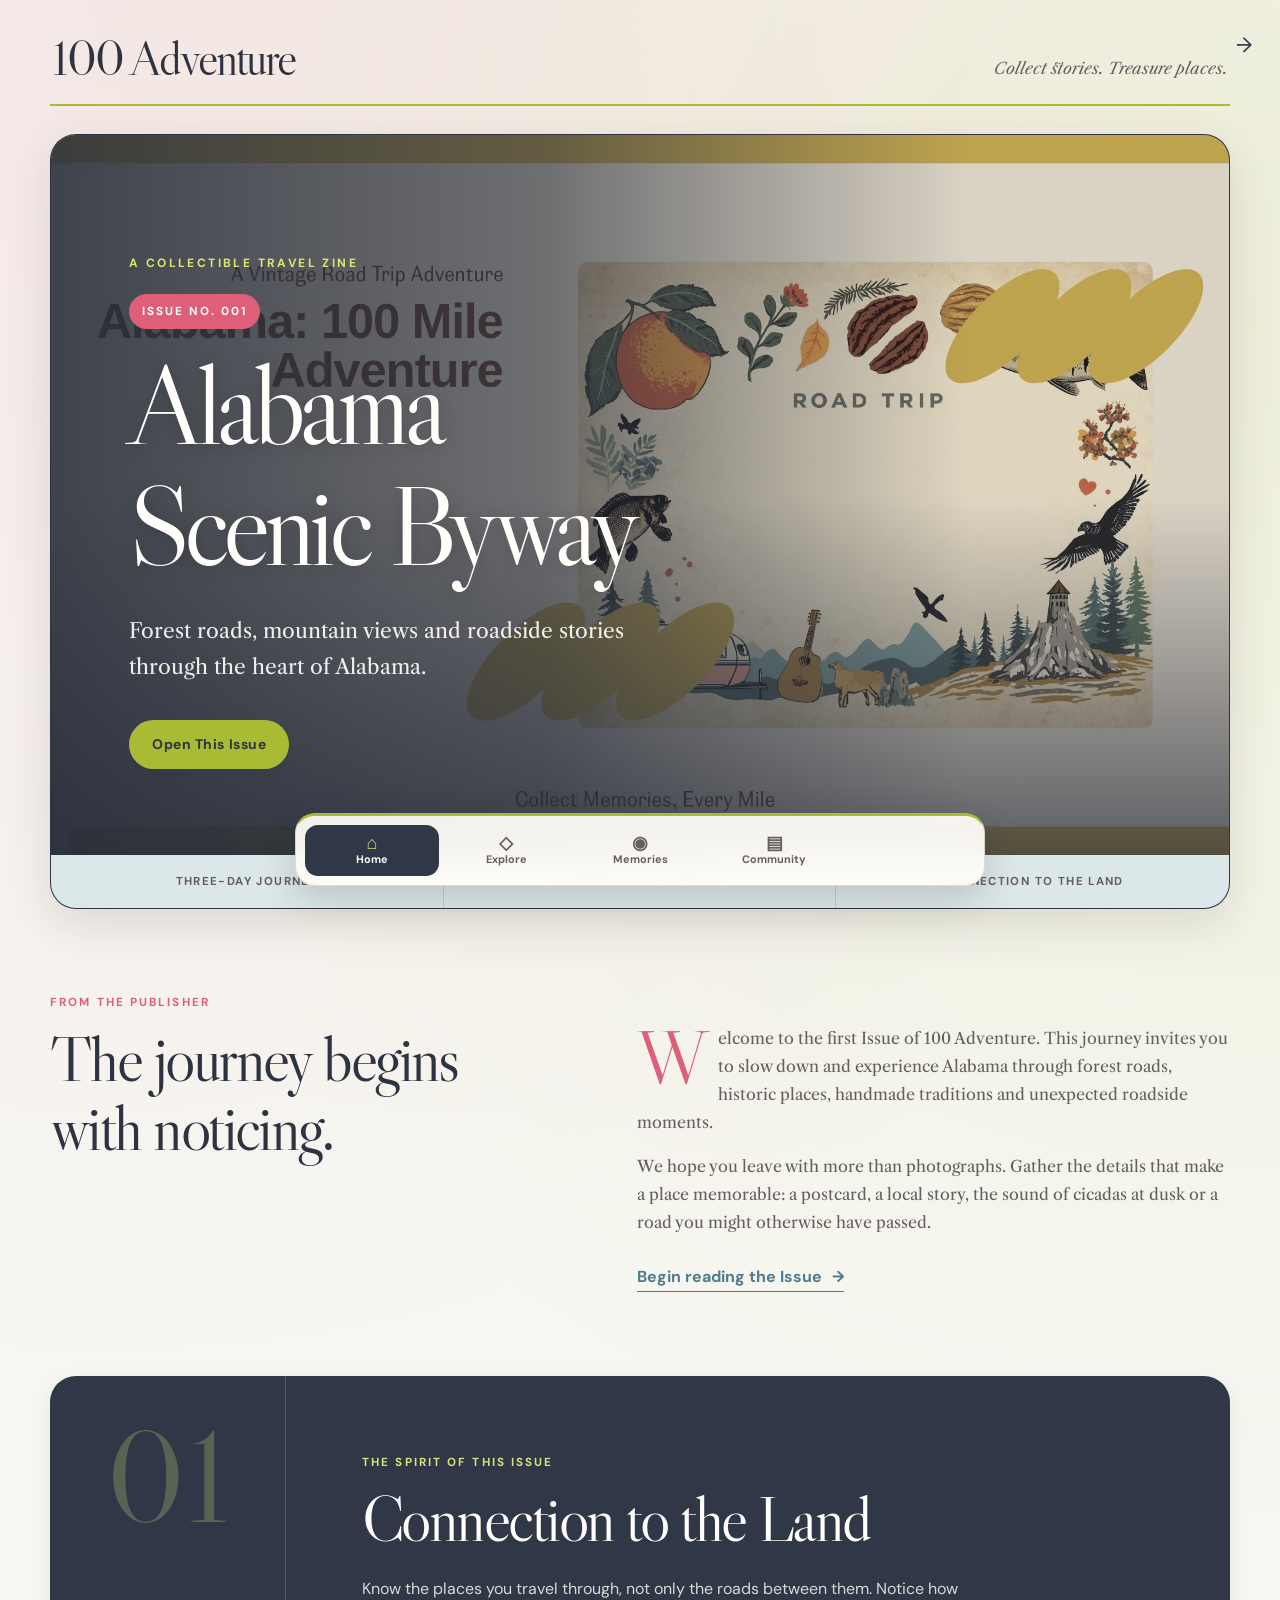
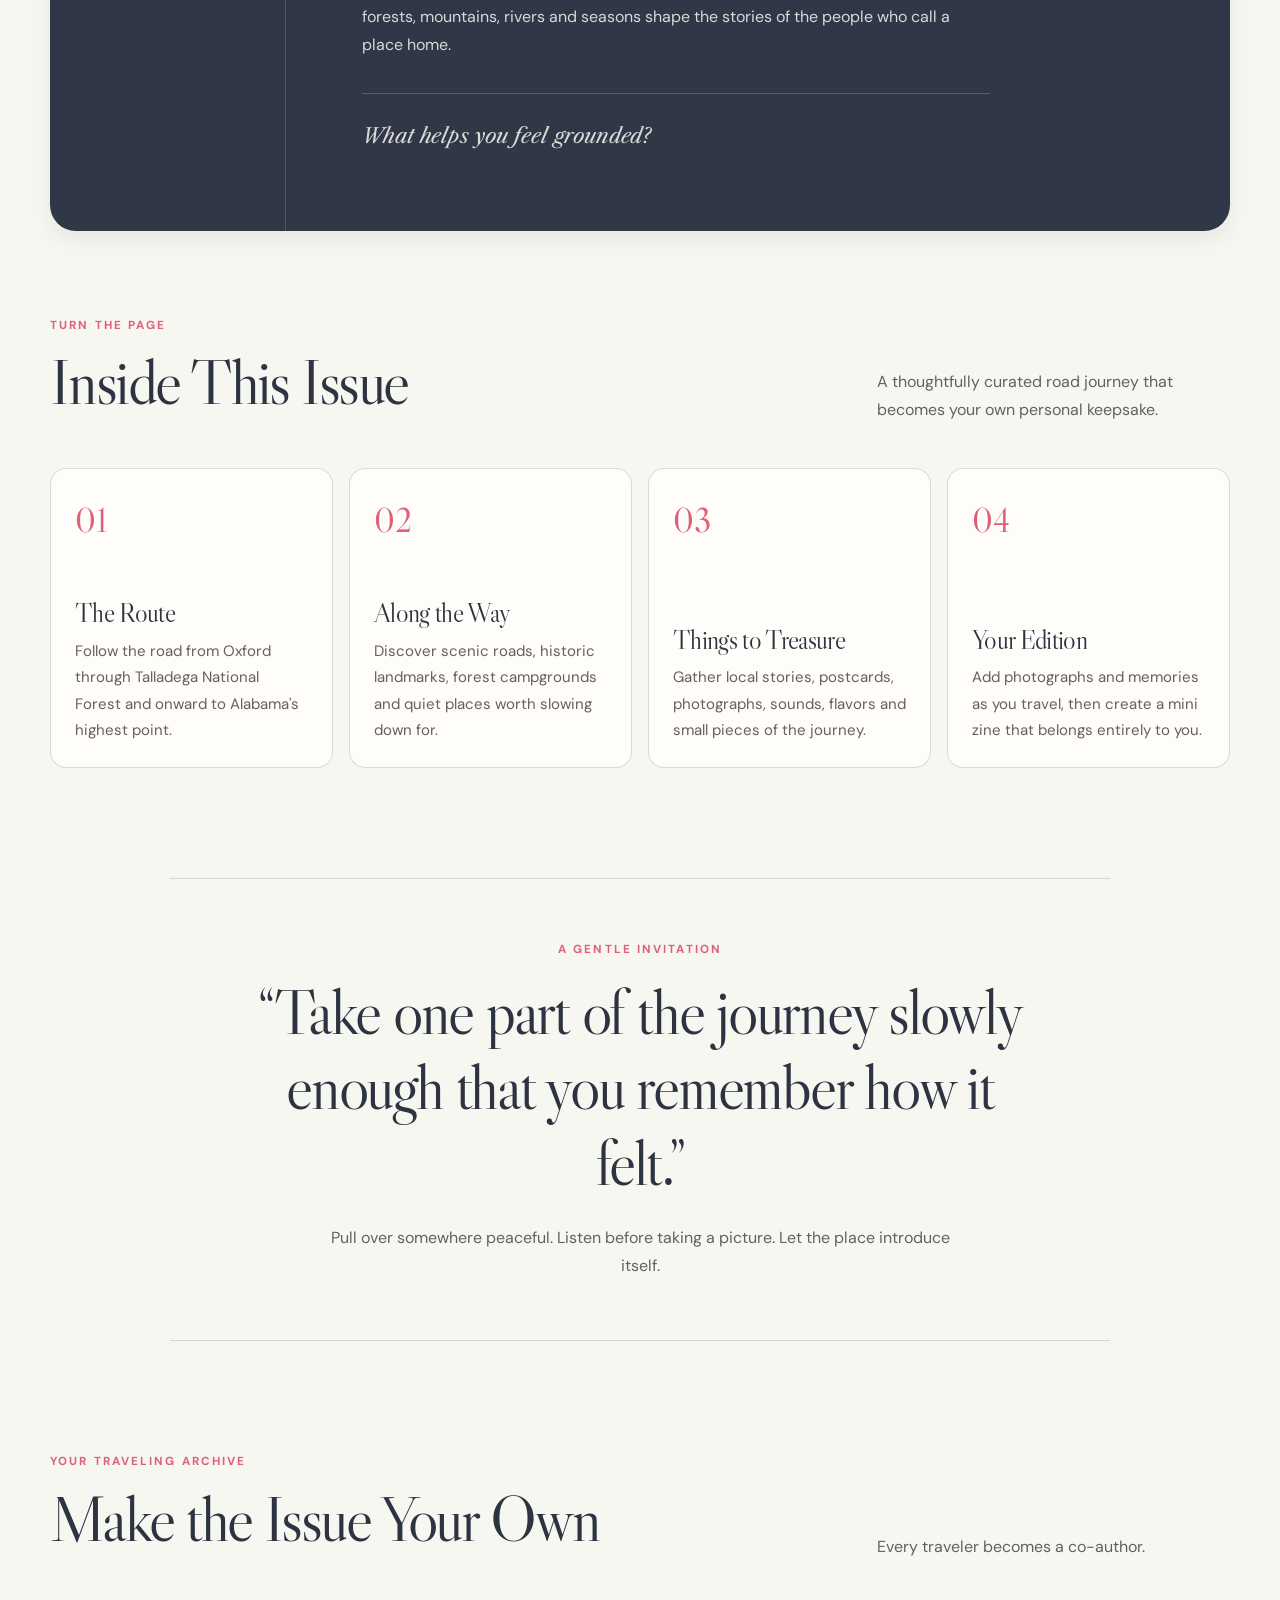
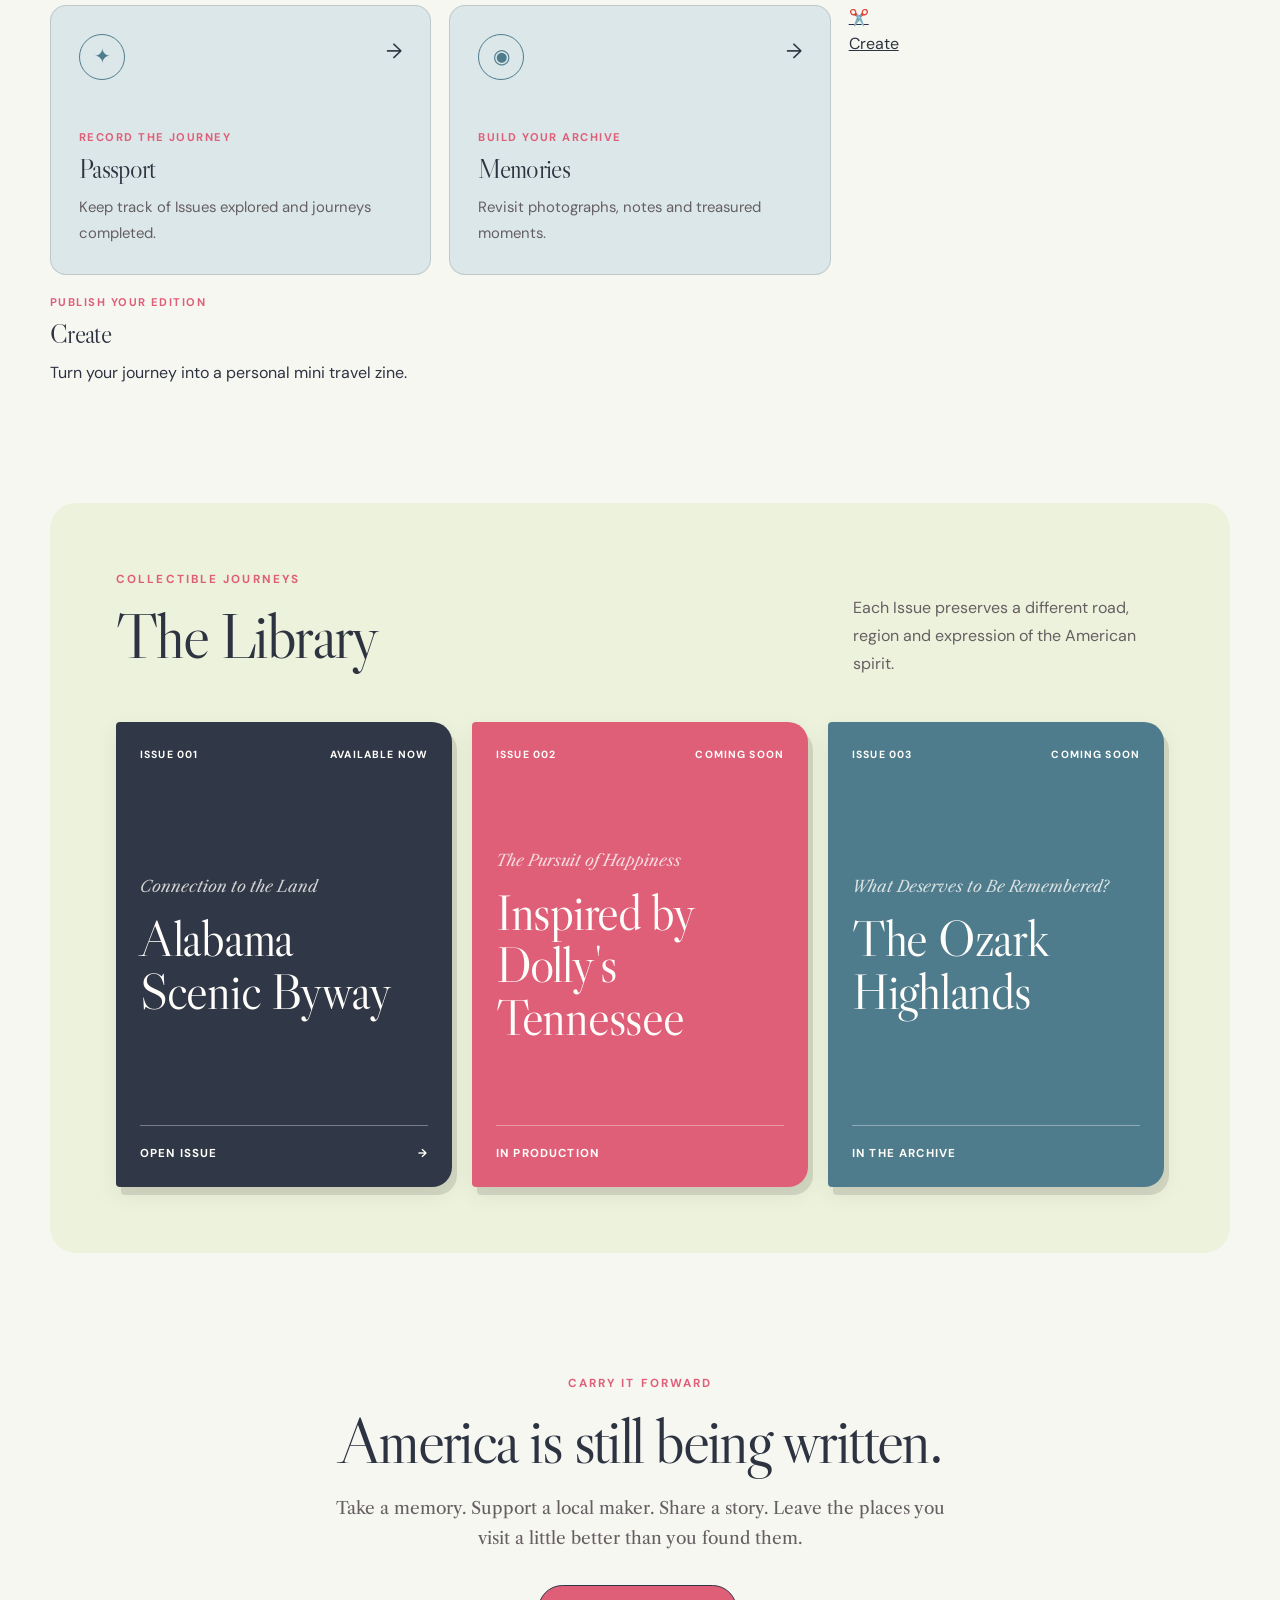
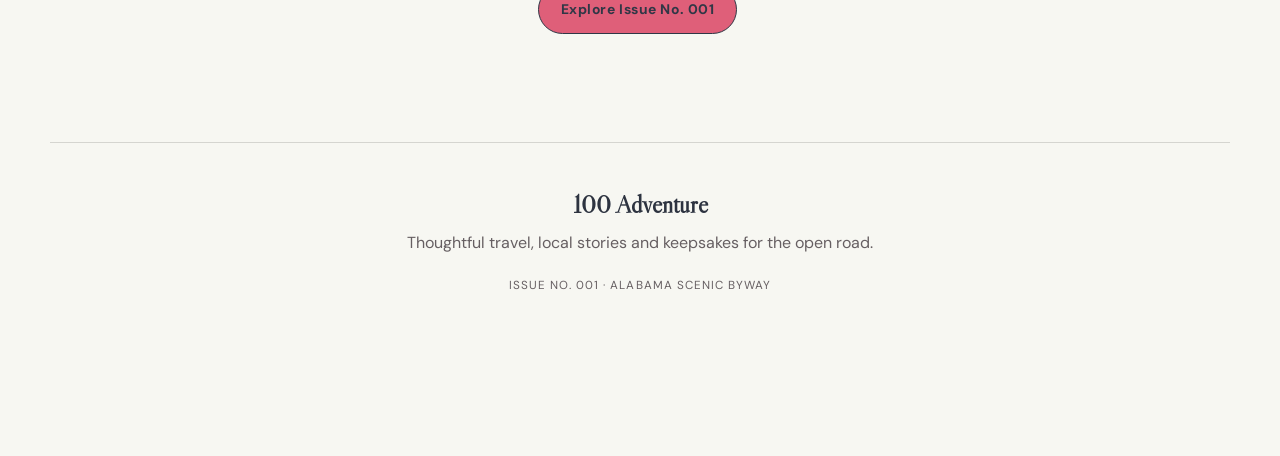
==== commit 514f6a3e: "Update index.html" ====
--- a/index.html
+++ b/index.html
@@ -564,25 +564,10 @@
             Memories
         </a>
 
-        <a href="passport.html">
-            <span aria-hidden="true">✦</span>
-            Passport
-        </a>
-
-        <a href="create.html">
-            <span aria-hidden="true">✂</span>
-            Create
-        </a>
-
-    </nav>
-
-</body>
-
-</html>
-<a href="create.html">
+        <a href="community.html">
     <span aria-hidden="true">
-        ✂
+        ▤
     </span>
 
-    Create
+    Community
 </a>
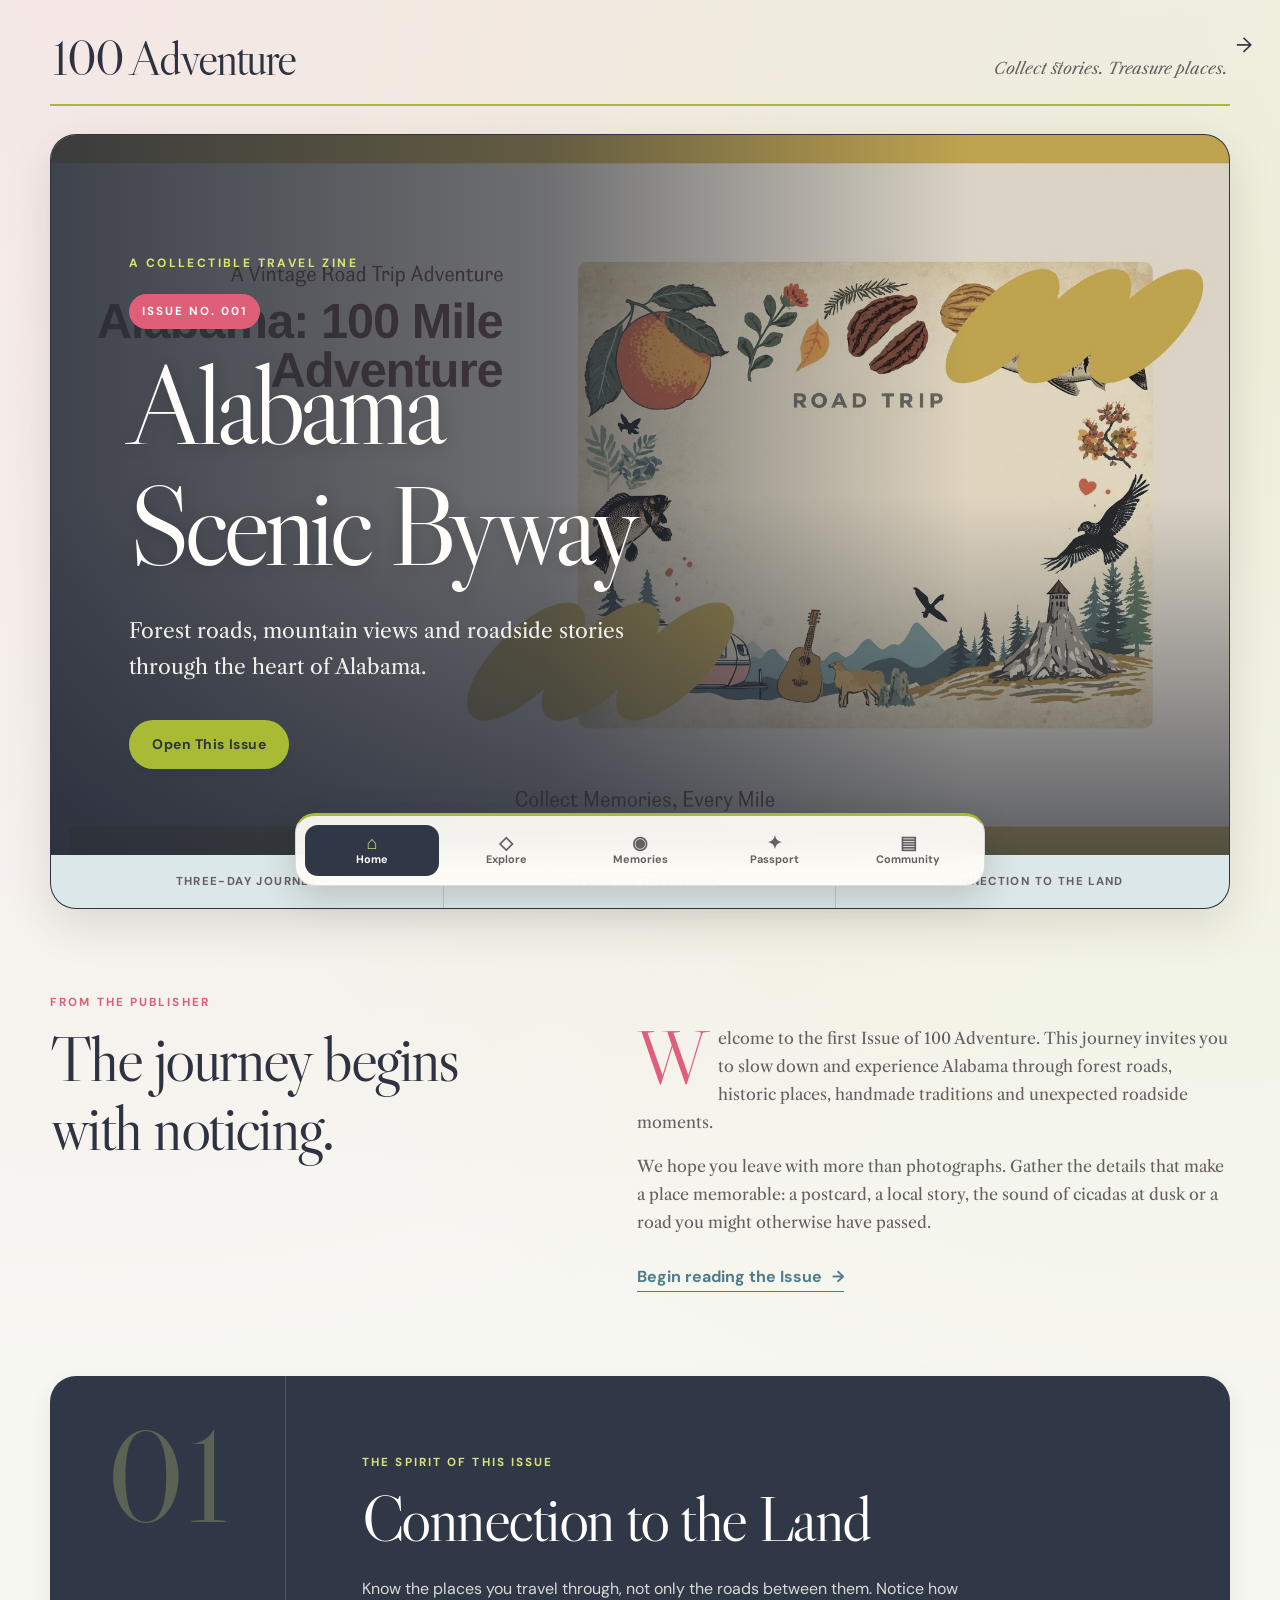
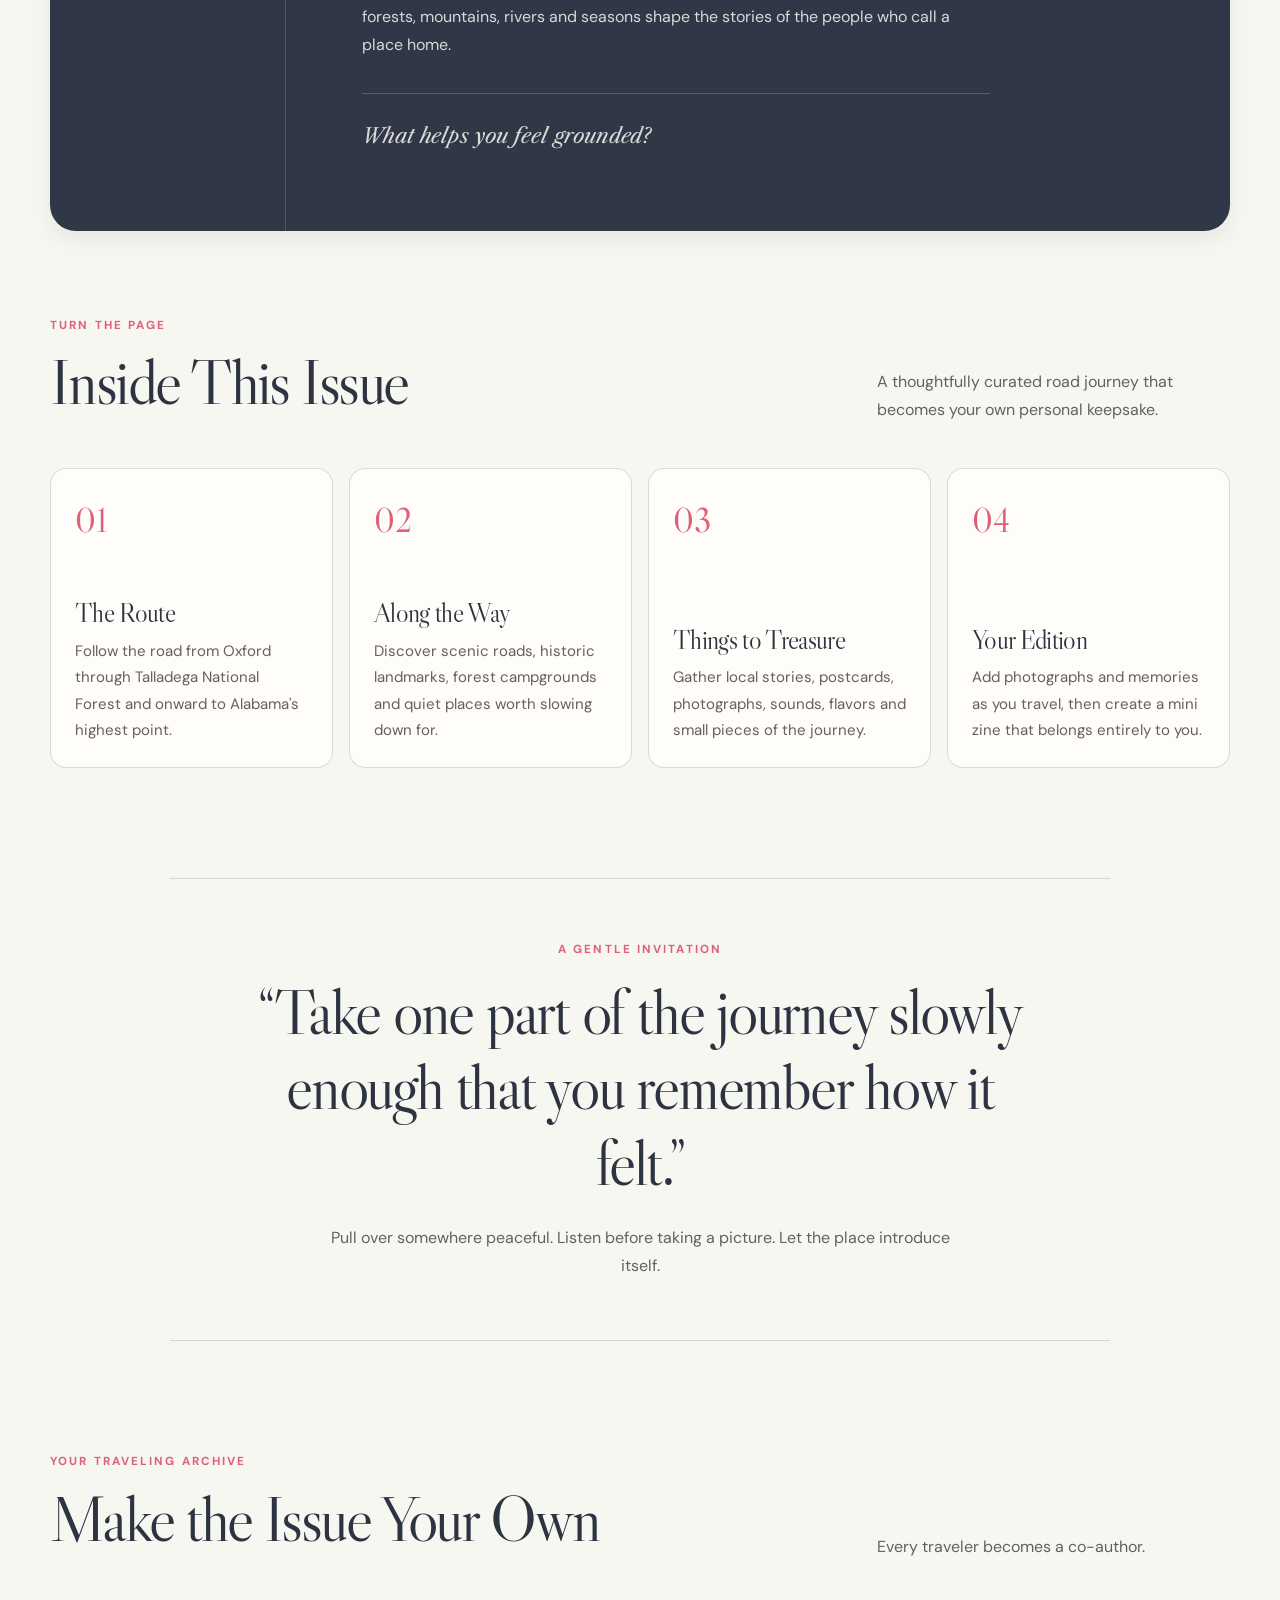
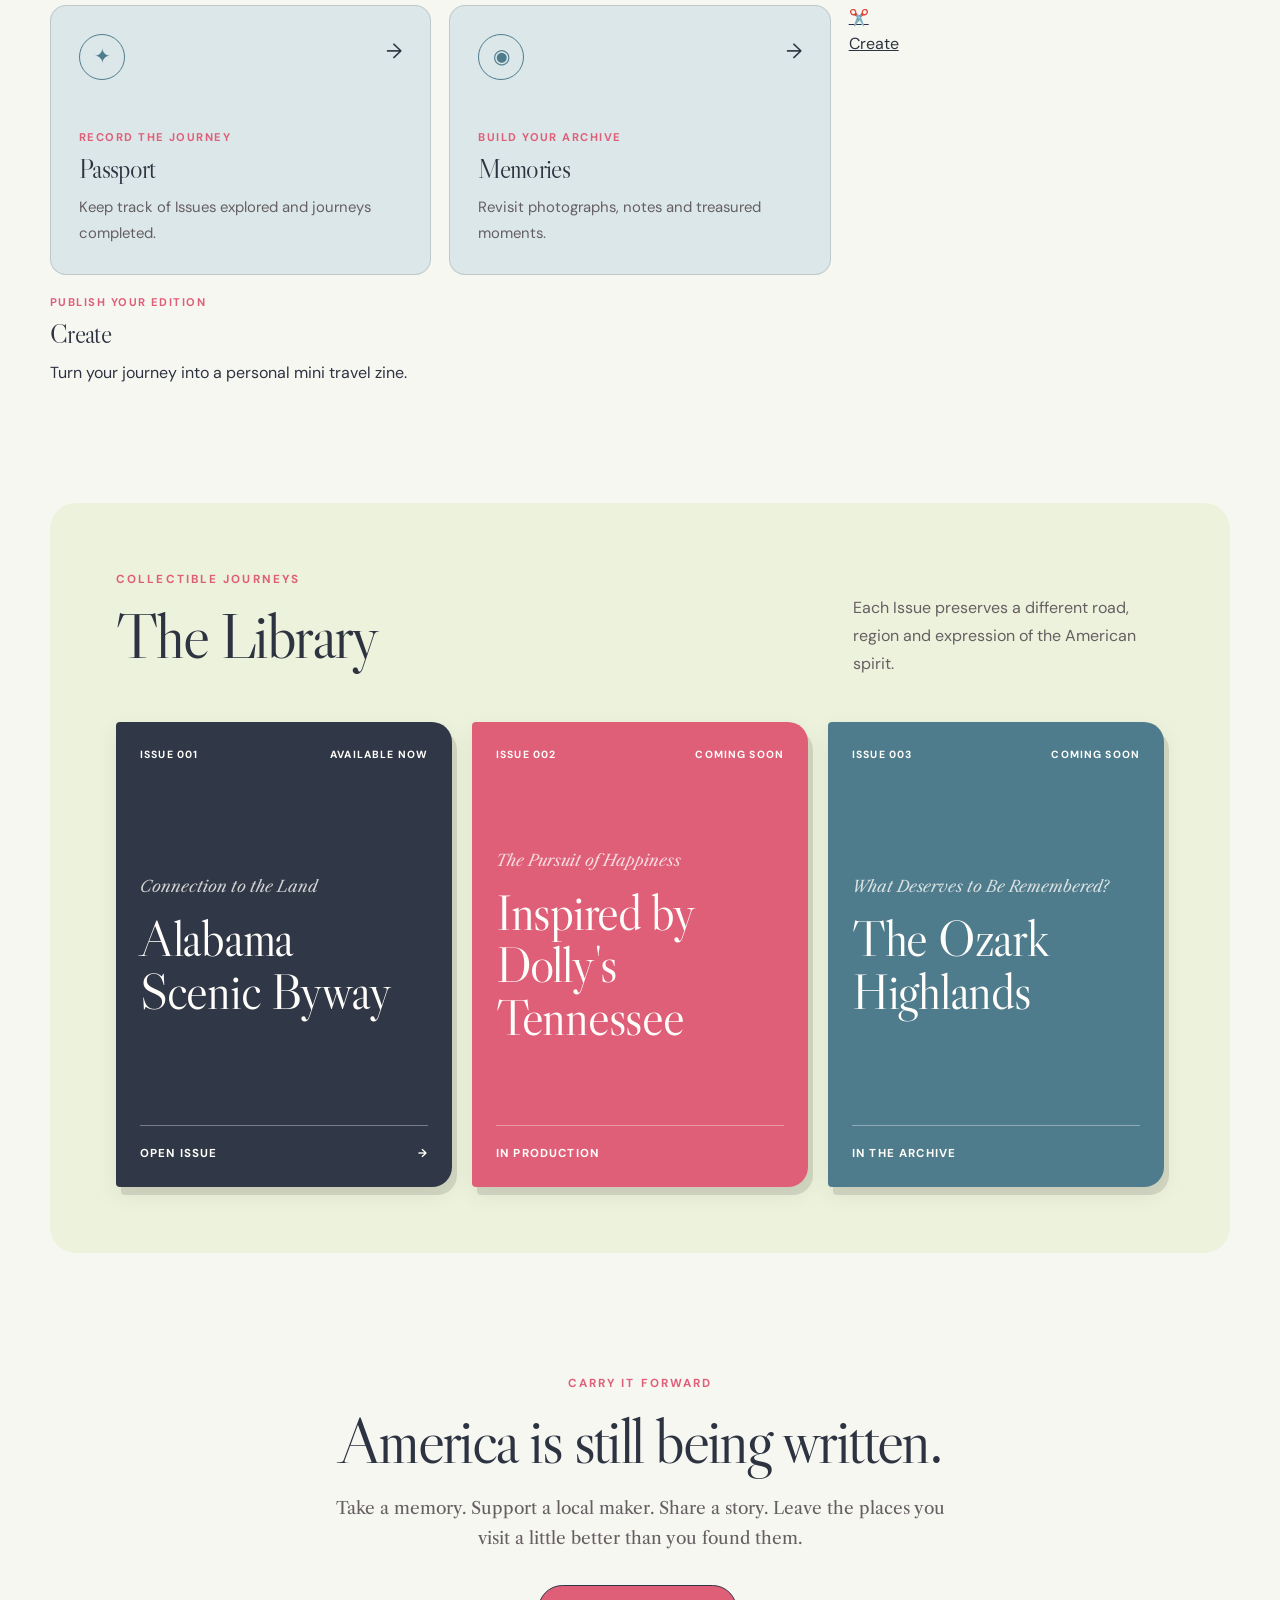
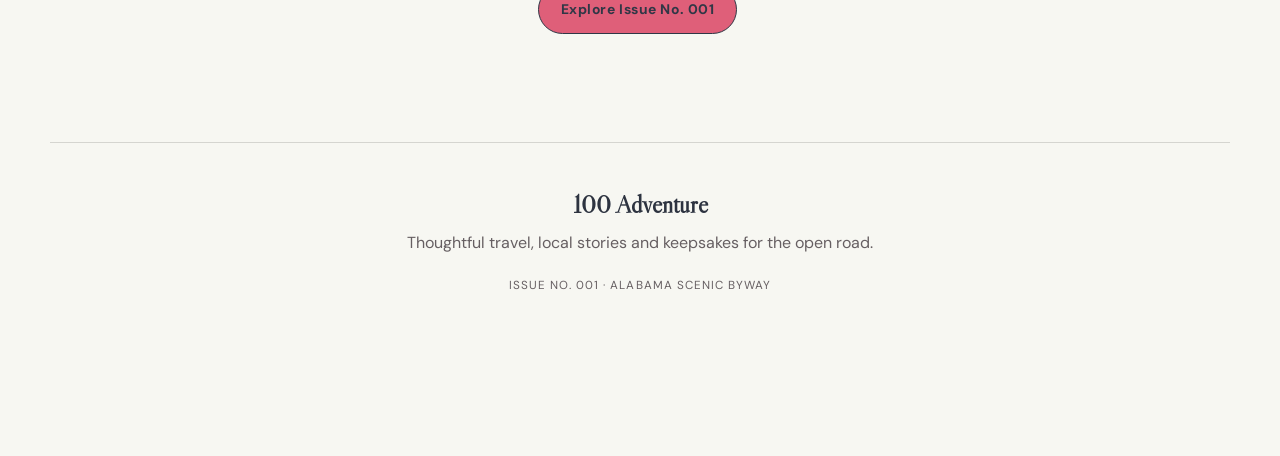
==== commit 461467e2: "Update index.html" ====
--- a/index.html
+++ b/index.html
@@ -563,6 +563,17 @@
             <span aria-hidden="true">◉</span>
             Memories
         </a>
+        
+
+        <a href="passport.html">
+
+            <span aria-hidden="true">
+                ✦
+            </span>
+
+            Passport
+
+        </a>
 
         <a href="community.html">
     <span aria-hidden="true">
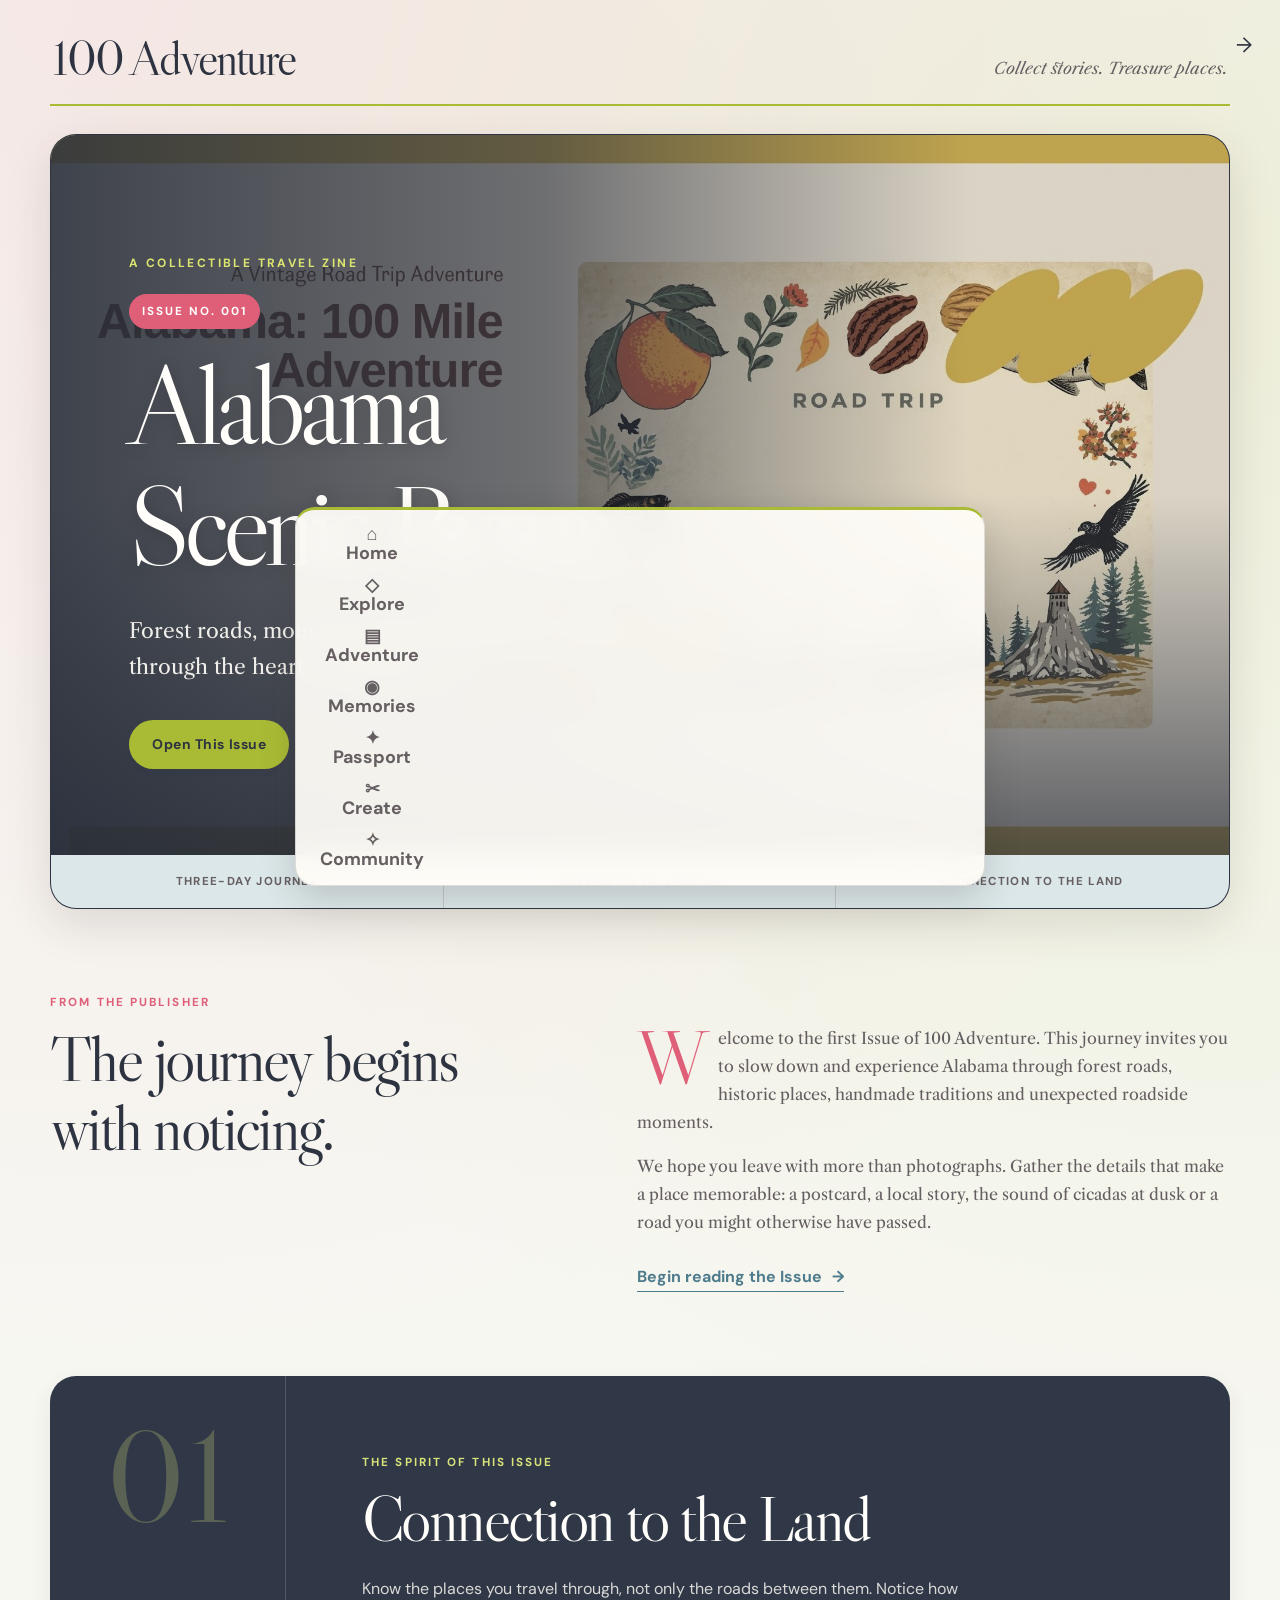
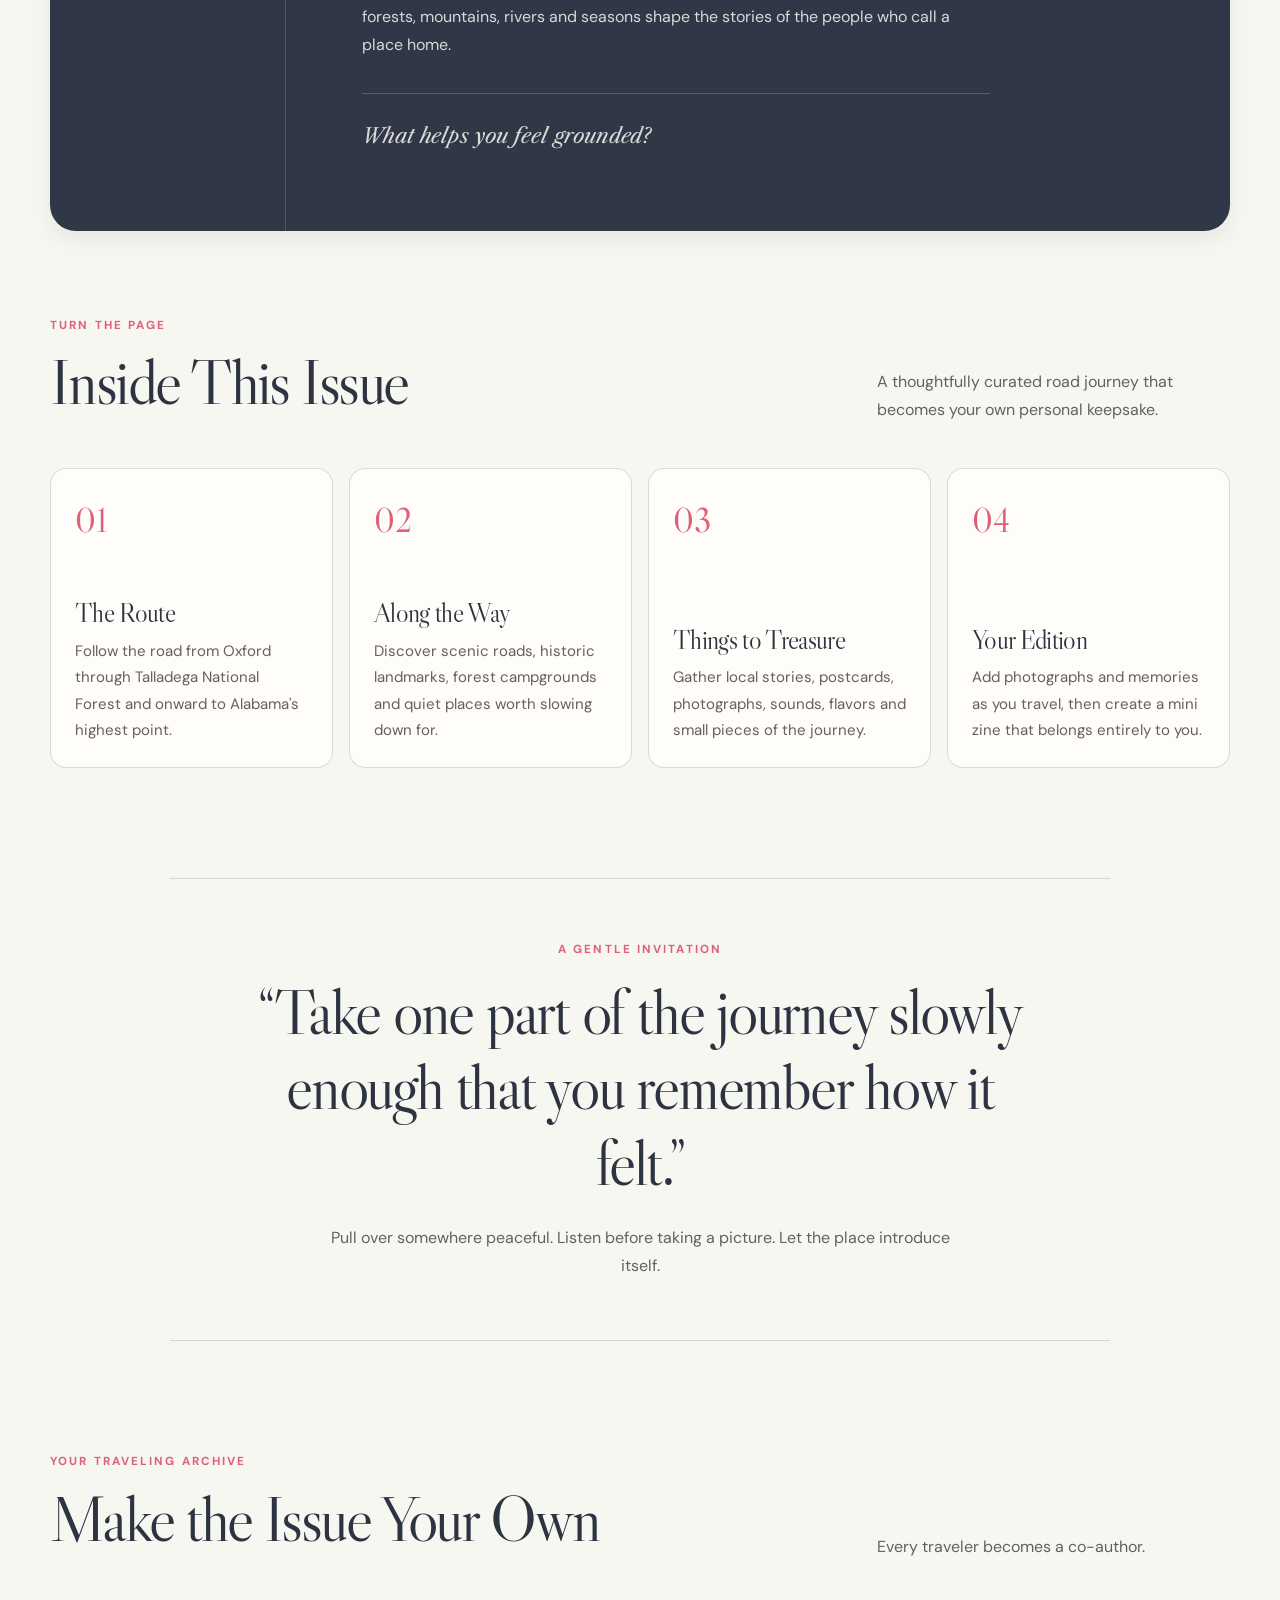
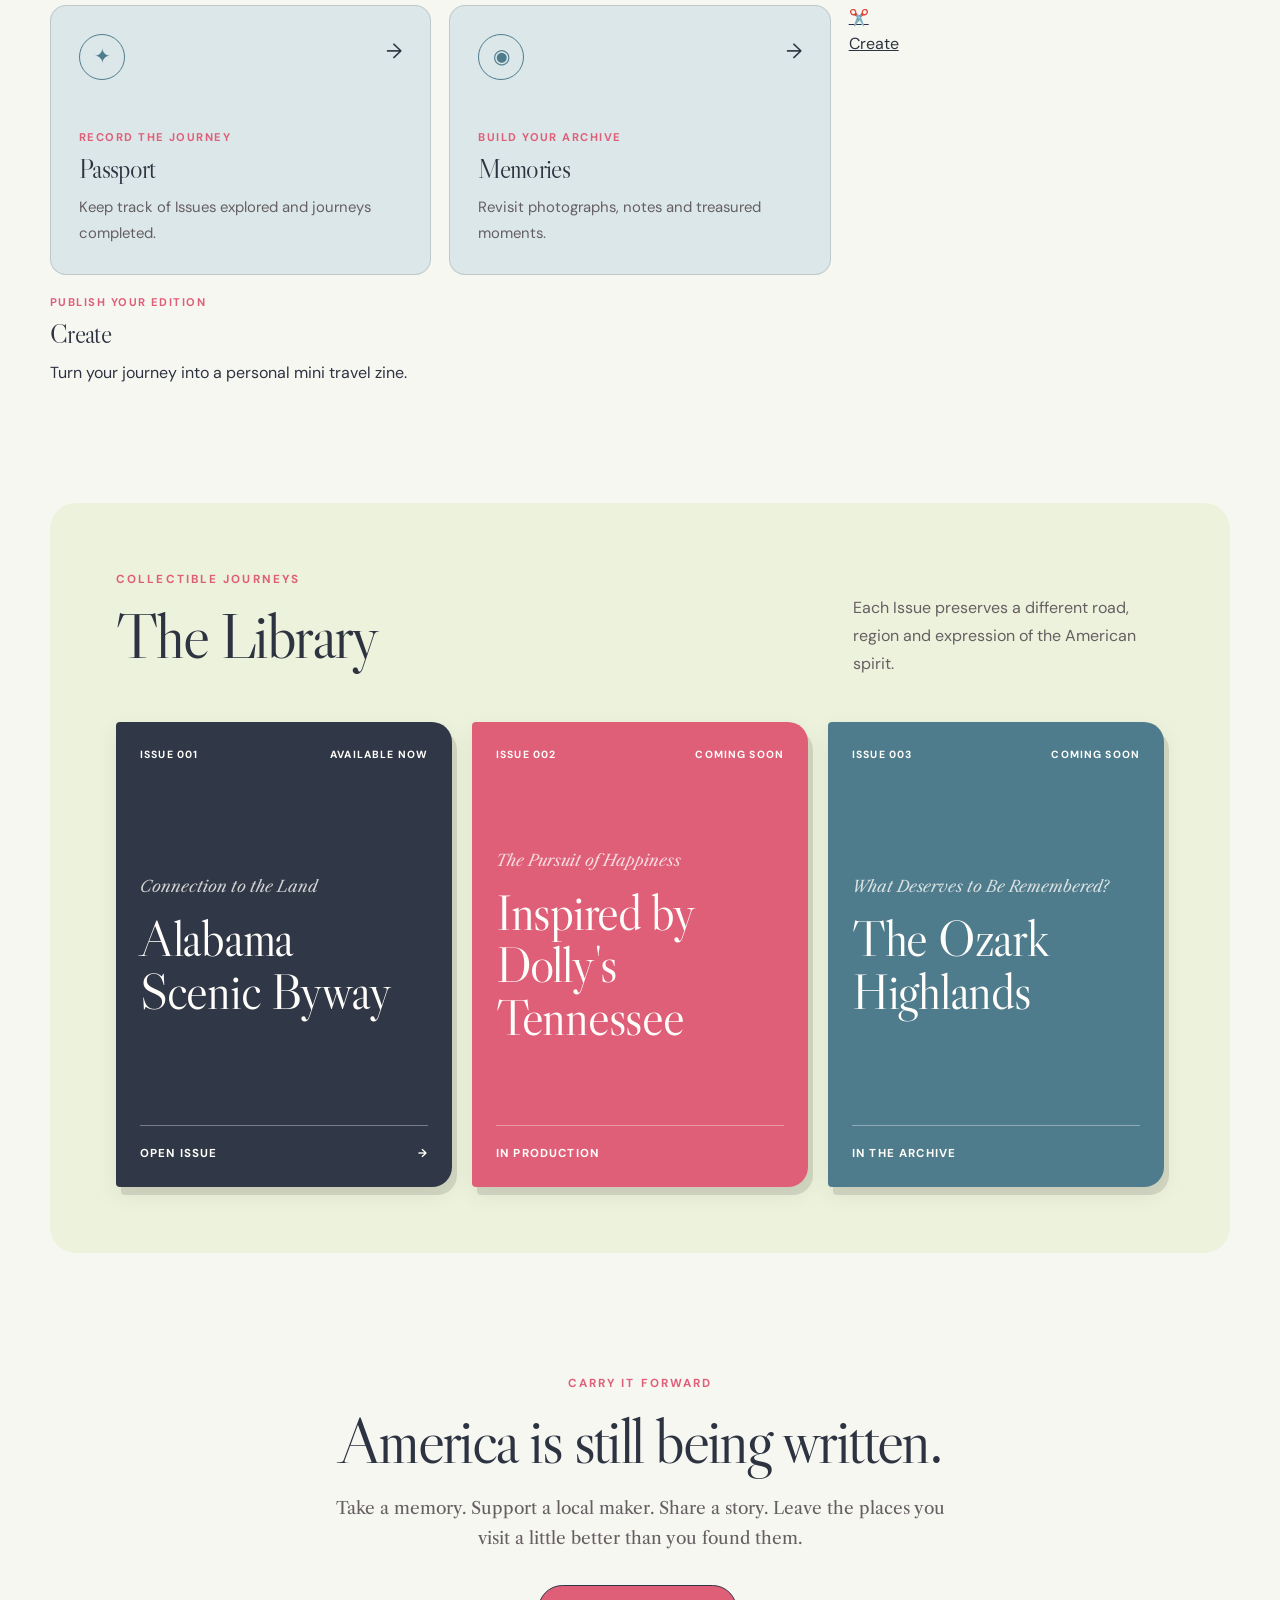
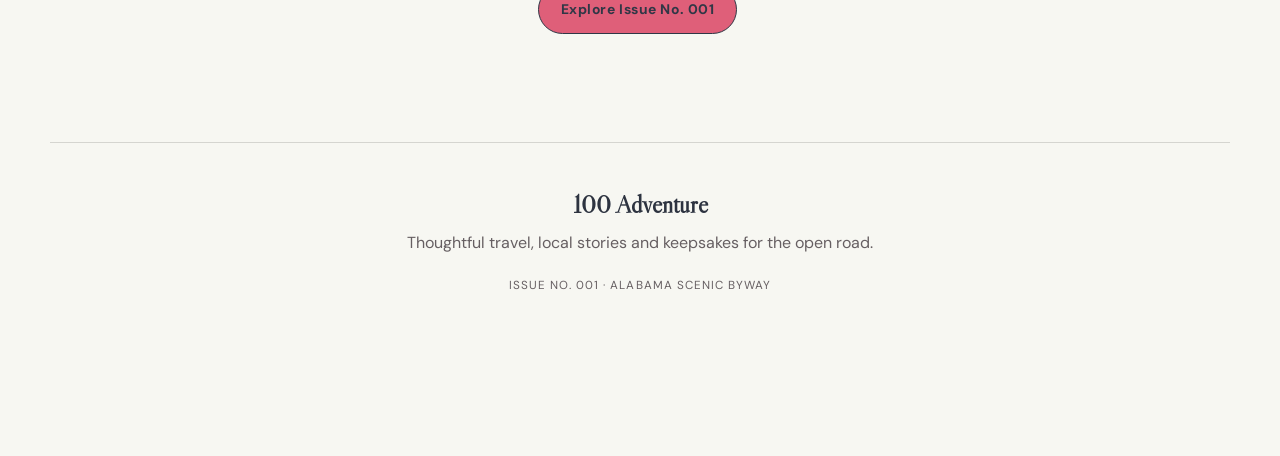
==== commit 139d0700: "Update index.html" ====
--- a/index.html
+++ b/index.html
@@ -549,36 +549,44 @@
 
     <nav class="nav" aria-label="Main navigation">
 
-        <a class="nav__active" href="index.html">
-            <span aria-hidden="true">⌂</span>
-            Home
-        </a>
-
-        <a href="adventure.html">
-            <span aria-hidden="true">◇</span>
-            Explore
-        </a>
-
-        <a href="memories.html">
-            <span aria-hidden="true">◉</span>
-            Memories
-        </a>
-        
-
-        <a href="passport.html">
-
-            <span aria-hidden="true">
-                ✦
-            </span>
-
-            Passport
-
-        </a>
-
-        <a href="community.html">
-    <span aria-hidden="true">
-        ▤
-    </span>
-
-    Community
-</a>
+  <nav class="bottom-nav">
+
+    <a href="index.html" class="nav-item">
+        <span class="nav-icon">⌂</span>
+        <span class="nav-label">Home</span>
+    </a>
+
+    <a href="explore.html" class="nav-item">
+        <span class="nav-icon">◇</span>
+        <span class="nav-label">Explore</span>
+    </a>
+
+    <a href="adventure.html" class="nav-item">
+        <span class="nav-icon">▤</span>
+        <span class="nav-label">Adventure</span>
+    </a>
+
+    <a href="memories.html" class="nav-item">
+        <span class="nav-icon">◉</span>
+        <span class="nav-label">Memories</span>
+    </a>
+
+    <a href="passport.html" class="nav-item">
+        <span class="nav-icon">✦</span>
+        <span class="nav-label">Passport</span>
+    </a>
+
+    <a href="create.html" class="nav-item">
+        <span class="nav-icon">✂</span>
+        <span class="nav-label">Create</span>
+    </a>
+
+    <a href="community.html" class="nav-item">
+        <span class="nav-icon">✧</span>
+        <span class="nav-label">Community</span>
+    </a>
+
+</nav>      
+
+
+  
